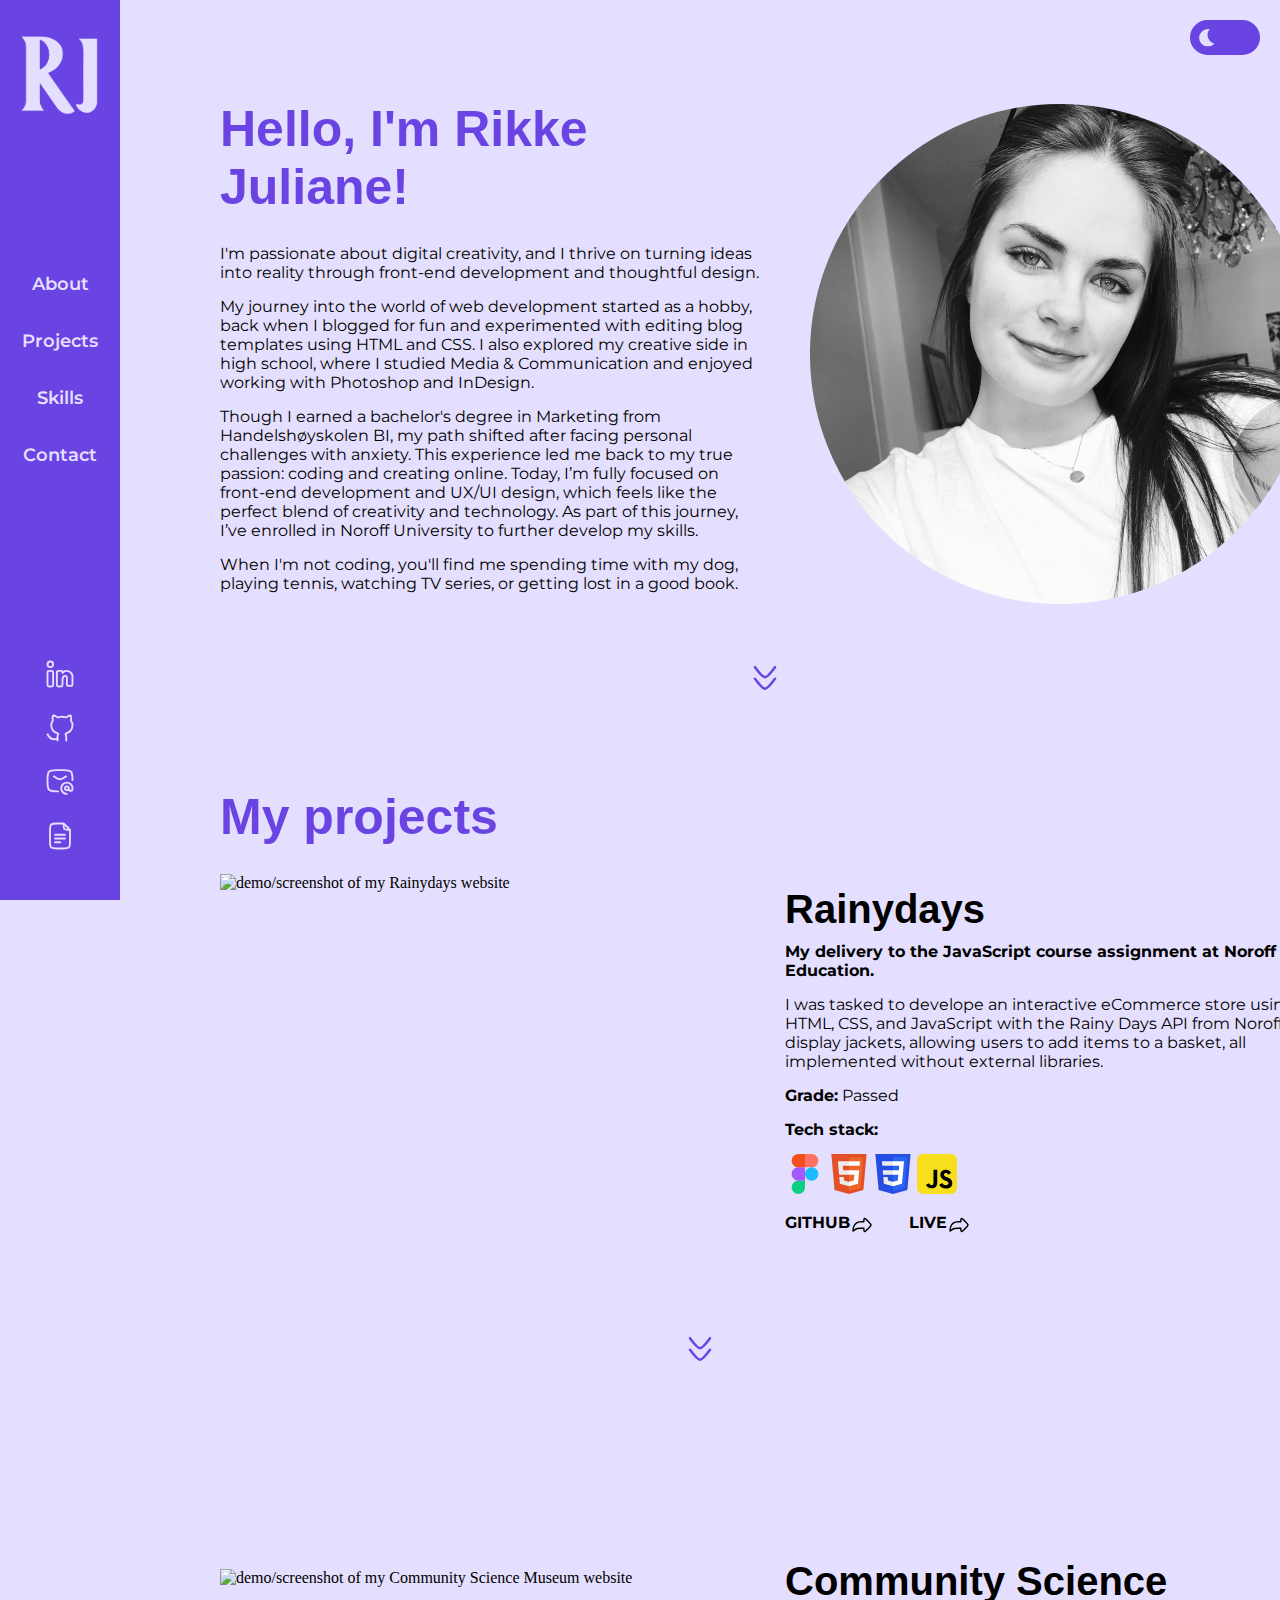
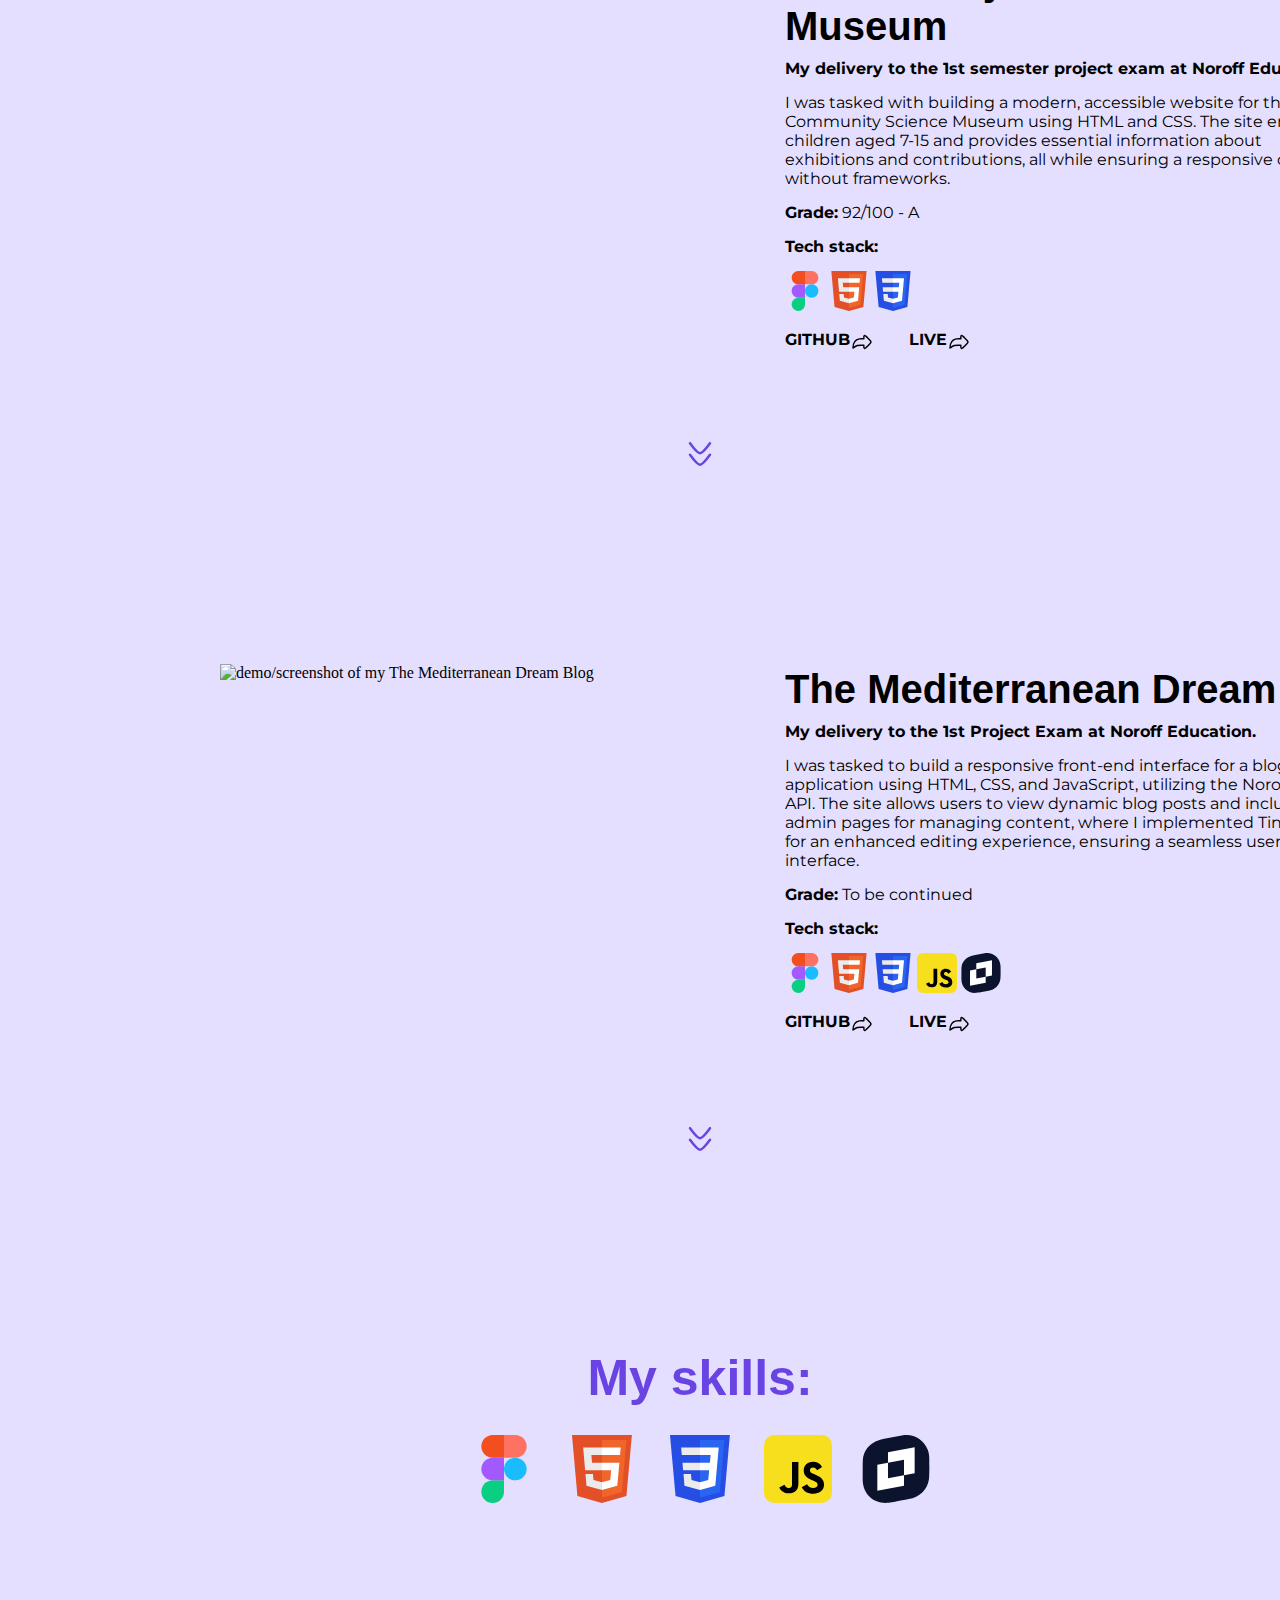
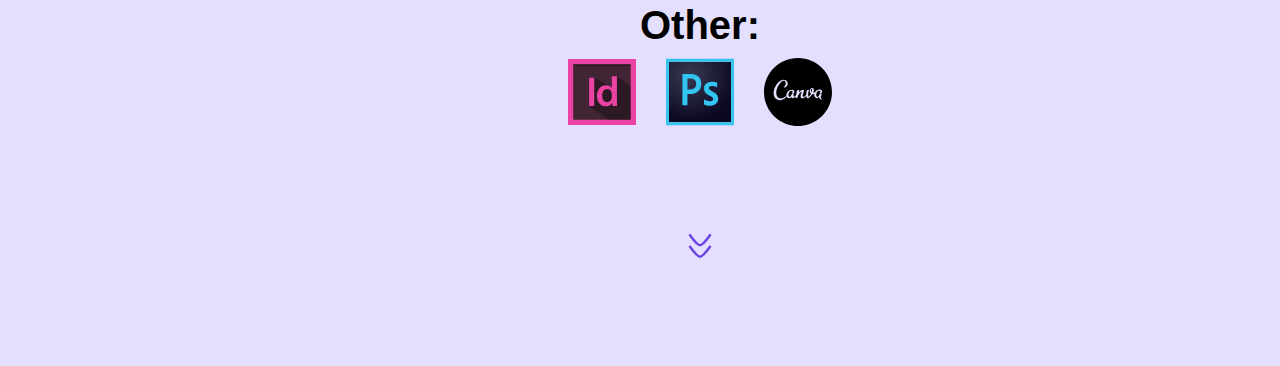
==== portfolio.html @ 517af63b "first commit" ====
<!DOCTYPE html>
<html lang="en">
    <head>
        <meta charset="UTF-8">
        <meta name="viewport" content="width=device-width, initial-scale=1.0">
        <title>Rikke Juliane's Portfolio</title>
        <meta name="description" content="Rikke Juliane's Portfolio">
        <link rel="icon" type="image/x-icon" href="/assets/favicon.ico">
        <link rel="stylesheet" href="./css/styles.css">
        <script type="module" src="./js/portfolio.mjs"></script>
    </head>
    <body class="dark-mode">
        <header>
            <!-- From Uiverse.io by Madflows -->
            <div class="toggle-wrapper">
                <div class="toggle-switch">
                    <label class="switch-label">
                        <input type="checkbox" class="checkbox">
                        <span class="slider"></span>
                    </label>
                </div>
            </div>
        </header>
        <main>
            <div class="navbar">
                <img class="logo" src="/assets/logo-light.png" alt="Logo">
                <nav class="nav-links">
                    <ul>
                        <li>
                            <a href="#about">About</a>
                        </li>
                        <li>
                            <a href="#projects">Projects</a>
                        </li>
                        <li>
                            <a href="#skills">Skills</a>
                        </li>
                        <li>
                            <a href="#contact">Contact</a>
                        </li>
                    </ul>
                </nav>
                <div class="contact-icons">
                    <a href="https://www.linkedin.com/in/rikkejuliane/">
                        <svg
                            xmlns="http://www.w3.org/2000/svg"
                            width="30"
                            height="30"
                            viewBox="0 0 24 24"
                        >
                            <path
                                fill="none"
                                stroke="var(--bg-color)"
                                stroke-linecap="round"
                                stroke-linejoin="round"
                                stroke-width="1.5"
                                d="M4.5 9.5H4c-.943 0-1.414 0-1.707.293S2 10.557 2 11.5V20c0 .943 0 1.414.293 1.707S3.057 22 4 22h.5c.943 0 1.414 0 1.707-.293S6.5 20.943 6.5 20v-8.5c0-.943 0-1.414-.293-1.707S5.443 9.5 4.5 9.5m2-5.25a2.25 2.25 0 1 1-4.5 0a2.25 2.25 0 0 1 4.5 0m5.826 5.25H11.5c-.943 0-1.414 0-1.707.293S9.5 10.557 9.5 11.5V20c0 .943 0 1.414.293 1.707S10.557 22 11.5 22h.5c.943 0 1.414 0 1.707-.293S14 20.943 14 20v-3.5c0-1.657.528-3 2.088-3c.78 0 1.412.672 1.412 1.5v4.5c0 .943 0 1.414.293 1.707s.764.293 1.707.293h.499c.942 0 1.414 0 1.707-.293c.292-.293.293-.764.293-1.706L22 14c0-2.486-2.364-4.5-4.703-4.5c-1.332 0-2.52.652-3.297 1.673c0-.63 0-.945-.137-1.179a1 1 0 0 0-.358-.358c-.234-.137-.549-.137-1.179-.137"
                                color="black"
                            />
                        </svg>
                    </a>
                    <a href="https://github.com/rikkejuliane">
                        <svg
                            xmlns="http://www.w3.org/2000/svg"
                            width="30"
                            height="30"
                            viewBox="0 0 24 24"
                        >
                            <g
                                fill="none"
                                stroke="var(--bg-color)"
                                stroke-linecap="round"
                                stroke-linejoin="round"
                                stroke-width="1.5"
                                color="black"
                            >
                                <path d="M10 20.568c-3.429 1.157-6.286 0-8-3.568"/>
                                <path d="M10 22v-3.242c0-.598.184-1.118.48-1.588c.204-.322.064-.78-.303-.88C7.134 15.452 5 14.107 5 9.645c0-1.16.38-2.25 1.048-3.2c.166-.236.25-.354.27-.46c.02-.108-.015-.247-.085-.527c-.283-1.136-.264-2.343.16-3.43c0 0 .877-.287 2.874.96c.456.285.684.428.885.46s.469-.035 1.005-.169A9.5 9.5 0 0 1 13.5 3a9.6 9.6 0 0 1 2.343.28c.536.134.805.2 1.006.169c.2-.032.428-.175.884-.46c1.997-1.247 2.874-.96 2.874-.96c.424 1.087.443 2.294.16 3.43c-.07.28-.104.42-.084.526s.103.225.269.461c.668.95 1.048 2.04 1.048 3.2c0 4.462-2.134 5.807-5.177 6.643c-.367.101-.507.559-.303.88c.296.47.48.99.48 1.589V22"/>
                            </g>
                        </svg>
                    </a>
                    <a href="mailto:rikke-juliane@hotmail.com">
                        <svg
                            xmlns="http://www.w3.org/2000/svg"
                            width="30"
                            height="30"
                            viewBox="0 0 24 24"
                        >
                            <g
                                fill="none"
                                stroke="var(--bg-color)"
                                stroke-linecap="round"
                                stroke-linejoin="round"
                                stroke-width="1.5"
                                color="black"
                            >
                                <path d="m7 7.5l2.942 1.74c1.715 1.014 2.4 1.014 4.116 0L17 7.5"/>
                                <path d="M10.5 19.5a116 116 0 0 1-1.401-.027c-3.149-.079-4.723-.118-5.854-1.255c-1.131-1.136-1.164-2.67-1.23-5.737a69 69 0 0 1 0-2.953c.066-3.067.099-4.6 1.23-5.737C4.376 2.655 5.95 2.616 9.099 2.537a115 115 0 0 1 5.802 0c3.149.079 4.723.118 5.854 1.254s1.164 2.67 1.23 5.737c.009.455.014.668.015.972"/>
                                <path d="M19 17a1.5 1.5 0 1 1-3 0a1.5 1.5 0 0 1 3 0m0 0v.5a1.5 1.5 0 0 0 3 0V17a4.5 4.5 0 1 0-4.5 4.5"/>
                            </g>
                        </svg>
                    </a>
                    <!--- OPPDATER CV -->
                    <a href="#">
                        <svg
                            xmlns="http://www.w3.org/2000/svg"
                            width="30"
                            height="30"
                            viewBox="0 0 24 24"
                        >
                            <g
                                fill="none"
                                stroke="var(--bg-color)"
                                stroke-linecap="round"
                                stroke-linejoin="round"
                                stroke-width="1.5"
                                color="black"
                            >
                                <path d="M15 2.5V4c0 1.414 0 2.121.44 2.56C15.878 7 16.585 7 18 7h1.5"/>
                                <path d="M4 16V8c0-2.828 0-4.243.879-5.121C5.757 2 7.172 2 10 2h4.172c.408 0 .613 0 .797.076c.183.076.328.22.617.51l3.828 3.828c.29.29.434.434.51.618c.076.183.076.388.076.796V16c0 2.828 0 4.243-.879 5.121C18.243 22 16.828 22 14 22h-4c-2.828 0-4.243 0-5.121-.879C4 20.243 4 18.828 4 16m4-5h8m-8 3h8m-8 3h4.17"/>
                            </g>
                        </svg>
                    </a>
                </div>
            </div>
            <div class="main">
                <section class="about-wrapper">
                    <div class="about">
                        <div>
                            <h3>Hello, I'm Rikke Juliane!</h3>
                            <p class="p-about">I'm passionate about digital creativity, and I thrive on turning ideas into reality through front-end development and thoughtful design.</p>
                            <p class="p-about">My journey into the world of web development started as a hobby, back when I blogged for fun and experimented with editing blog templates using HTML and CSS. I also explored my creative side in high school, where I studied Media & Communication and enjoyed working with Photoshop and InDesign.</p>
                            <p class="p-about">Though I earned a bachelor's degree in Marketing from Handelshøyskolen BI, my path shifted after facing personal challenges with anxiety. This experience led me back to my true passion: coding and creating online. Today, I’m fully focused on front-end development and UX/UI design, which feels like the perfect blend of creativity and technology. As part of this journey, I’ve enrolled in Noroff University to further develop my skills.</p>
                            <p class="p-about">When I'm not coding, you'll find me spending time with my dog, playing tennis, watching TV series, or getting lost in a good book.</p>
                        </div>
                        <img class="profile-picture" src="/assets/AE7DC703-E36F-4ACC-82A1-827491B905DF_VSCO.png" alt="Black and White image of Rikke Juliane with brown hair and a white t-shirt.">
                    </div>
                    <svg
                        id="arrow-about"
                        xmlns="http://www.w3.org/2000/svg"
                        width="40"
                        height="40"
                        viewBox="0 0 24 24"
                    >
                        <path
                            fill="none"
                            stroke="var(--primary-color)"
                            stroke-linecap="round"
                            stroke-linejoin="round"
                            stroke-width="1.5"
                            d="M18 12.5s-4.419 6-6 6s-6-6-6-6m12-7s-4.419 6-6 6s-6-6-6-6"
                        />
                    </svg>
                </section>
                <section class="projects-wrapper">
                    <h3>My projects</h3>
                    <div class="rainydays-wrapper">
                    <div class="rainydays">
                        <div class="rainydays-img">
                            <img src="/assets/rikkejuliane.github.io_rainydays-js_ (1).png" alt="demo/screenshot of my Rainydays website">
                        </div>
                        <div class="rainydays-text">
                            <h4>Rainydays</h4>
                            <p>
                                <strong>My delivery to the JavaScript course assignment at Noroff Education.</strong>
                            </p>
                            <p>I was tasked to develope an interactive eCommerce store using HTML, CSS, and JavaScript with the Rainy Days API from Noroff to display jackets, allowing users to add items to a basket, all implemented without external libraries.</p>
                            <p>
                                <strong>Grade:</strong>
                                Passed
                            </p>
                            <p>
                                <strong>Tech stack:</strong>
                            </p>
                            <div class="tech-icons">
                                <img src="/assets/figma-1-logo-svgrepo-com.svg" alt="Figma logo">
                                <img src="/assets/html5-svgrepo-com.svg" alt="HTML logo">
                                <img src="/assets/css3-svgrepo-com.svg" alt="CSS logo">
                                <img src="/assets/javascript-svgrepo-com.svg" alt="JavaScript logo">
                            </div>
                            <div class="repo-live-links">
                                <a href="https://github.com/rikkejuliane/rainydays-js.git" target="_blank">
                                    <p>
                                        <strong>GITHUB</strong>
                                    </p>
                                    <svg
                                        xmlns="http://www.w3.org/2000/svg"
                                        width="24"
                                        height="24"
                                        viewBox="0 0 24 24"
                                    >
                                        <path
                                            fill="none"
                                            stroke="var(--text-color)"
                                            stroke-linecap="round"
                                            stroke-linejoin="round"
                                            stroke-width="1.5"
                                            d="M19.192 9.441L17.227 7.47c-1.417-1.421-1.972-2.185-2.738-1.915c-.957.337-.642 2.463-.642 3.18c-1.486 0-3.032-.131-4.497.144C4.513 9.787 3 13.715 3 18c1.37-.97 2.737-2.003 4.382-2.452c2.054-.562 4.348-.294 6.465-.294c0 .718-.314 2.844.642 3.181c.868.306 1.321-.494 2.738-1.915l1.965-1.972C20.397 13.338 21 12.733 21 11.995c0-.74-.603-1.344-1.808-2.554"
                                            color="black"
                                        />
                                    </svg>
                                </a>
                                <a href="https://rikkejuliane.github.io/rainydays-js/" target="_blank">
                                    <p>
                                        <strong>LIVE</strong>
                                    </p>
                                    <svg
                                        xmlns="http://www.w3.org/2000/svg"
                                        width="24"
                                        height="24"
                                        viewBox="0 0 24 24"
                                    >
                                        <path
                                            fill="none"
                                            stroke="var(--text-color)"
                                            stroke-linecap="round"
                                            stroke-linejoin="round"
                                            stroke-width="1.5"
                                            d="M19.192 9.441L17.227 7.47c-1.417-1.421-1.972-2.185-2.738-1.915c-.957.337-.642 2.463-.642 3.18c-1.486 0-3.032-.131-4.497.144C4.513 9.787 3 13.715 3 18c1.37-.97 2.737-2.003 4.382-2.452c2.054-.562 4.348-.294 6.465-.294c0 .718-.314 2.844.642 3.181c.868.306 1.321-.494 2.738-1.915l1.965-1.972C20.397 13.338 21 12.733 21 11.995c0-.74-.603-1.344-1.808-2.554"
                                            color="black"
                                        />
                                    </svg>
                                </a>
                            </div>
                        </div>
                      </div>
                      <svg
                        id="arrow-projects"
                        xmlns="http://www.w3.org/2000/svg"
                        width="40"
                        height="40"
                        viewBox="0 0 24 24"
                    >
                        <path
                            fill="none"
                            stroke="var(--primary-color)"
                            stroke-linecap="round"
                            stroke-linejoin="round"
                            stroke-width="1.5"
                            d="M18 12.5s-4.419 6-6 6s-6-6-6-6m12-7s-4.419 6-6 6s-6-6-6-6"
                        />
                    </svg>
                    </div>
                    <div class="csm-wrapper">
                      <div class="csm">
                          <div class="csm-img">
                              <img src="/assets/rikkejuliane.github.io_sp1-rikkejuliane_ (2).png" alt="demo/screenshot of my Community Science Museum website">
                          </div>
                          <div class="cms-text">
                              <h4>Community Science Museum</h4>
                              <p>
                                  <strong>My delivery to the 1st semester project exam at Noroff Education.</strong>
                              </p>
                              <p>I was tasked with building a modern, accessible website for the Community Science Museum using HTML and CSS. The site engages children aged 7-15 and provides essential information about exhibitions and contributions, all while ensuring a responsive design without frameworks.</p>
                              <p>
                                  <strong>Grade:</strong>
                                  92/100 - A
                              </p>
                              <p>
                                  <strong>Tech stack:</strong>
                              </p>
                              <div class="tech-icons">
                                  <img src="/assets/figma-1-logo-svgrepo-com.svg" alt="Figma logo">
                                  <img src="/assets/html5-svgrepo-com.svg" alt="HTML logo">
                                  <img src="/assets/css3-svgrepo-com.svg" alt="CSS logo">
                              </div>
                              <div class="repo-live-links">
                                  <a href="https://github.com/rikkejuliane/sp1-rikkejuliane.git" target="_blank">
                                      <p>
                                          <strong>GITHUB</strong>
                                      </p>
                                      <svg
                                          xmlns="http://www.w3.org/2000/svg"
                                          width="24"
                                          height="24"
                                          viewBox="0 0 24 24"
                                      >
                                          <path
                                              fill="none"
                                              stroke="var(--text-color)"
                                              stroke-linecap="round"
                                              stroke-linejoin="round"
                                              stroke-width="1.5"
                                              d="M19.192 9.441L17.227 7.47c-1.417-1.421-1.972-2.185-2.738-1.915c-.957.337-.642 2.463-.642 3.18c-1.486 0-3.032-.131-4.497.144C4.513 9.787 3 13.715 3 18c1.37-.97 2.737-2.003 4.382-2.452c2.054-.562 4.348-.294 6.465-.294c0 .718-.314 2.844.642 3.181c.868.306 1.321-.494 2.738-1.915l1.965-1.972C20.397 13.338 21 12.733 21 11.995c0-.74-.603-1.344-1.808-2.554"
                                              color="black"
                                          />
                                      </svg>
                                  </a>
                                  <a href="https://rikkejuliane.github.io/sp1-rikkejuliane/" target="_blank">
                                      <p>
                                          <strong>LIVE</strong>
                                      </p>
                                      <svg
                                          xmlns="http://www.w3.org/2000/svg"
                                          width="24"
                                          height="24"
                                          viewBox="0 0 24 24"
                                      >
                                          <path
                                              fill="none"
                                              stroke="var(--text-color)"
                                              stroke-linecap="round"
                                              stroke-linejoin="round"
                                              stroke-width="1.5"
                                              d="M19.192 9.441L17.227 7.47c-1.417-1.421-1.972-2.185-2.738-1.915c-.957.337-.642 2.463-.642 3.18c-1.486 0-3.032-.131-4.497.144C4.513 9.787 3 13.715 3 18c1.37-.97 2.737-2.003 4.382-2.452c2.054-.562 4.348-.294 6.465-.294c0 .718-.314 2.844.642 3.181c.868.306 1.321-.494 2.738-1.915l1.965-1.972C20.397 13.338 21 12.733 21 11.995c0-.74-.603-1.344-1.808-2.554"
                                              color="black"
                                          />
                                      </svg>
                                  </a>
                              </div>
                          </div>
                        </div>
                        <svg
                          id="arrow-projects"
                          xmlns="http://www.w3.org/2000/svg"
                          width="40"
                          height="40"
                          viewBox="0 0 24 24"
                      >
                          <path
                              fill="none"
                              stroke="var(--primary-color)"
                              stroke-linecap="round"
                              stroke-linejoin="round"
                              stroke-width="1.5"
                              d="M18 12.5s-4.419 6-6 6s-6-6-6-6m12-7s-4.419 6-6 6s-6-6-6-6"
                          />
                      </svg>
                      </div>
                      <div class="tmd-wrapper">
                        <div class="tmd">
                            <div class="tmd-img">
                                <img src="/assets/pe1-rikkejuliane.netlify.app_ .png" alt="demo/screenshot of my The Mediterranean Dream Blog">
                            </div>
                            <div class="tmd-text">
                                <h4>The Mediterranean Dream</h4>
                                <p>
                                    <strong>My delivery to the 1st Project Exam at Noroff Education.</strong>
                                </p>
                                <p>I was tasked to build a responsive front-end interface for a blogging application using HTML, CSS, and JavaScript, utilizing the Noroff Blog API. The site allows users to view dynamic blog posts and includes admin pages for managing content, where I implemented TinyMCE for an enhanced editing experience, ensuring a seamless user interface.</p>
                                <p>
                                    <strong>Grade:</strong>
                                    To be continued
                                </p>
                                <p>
                                    <strong>Tech stack:</strong>
                                </p>
                                <div class="tech-icons">
                                    <img src="/assets/figma-1-logo-svgrepo-com.svg" alt="Figma logo">
                                    <img src="/assets/html5-svgrepo-com.svg" alt="HTML logo">
                                    <img src="/assets/css3-svgrepo-com.svg" alt="CSS logo">
                                    <img src="/assets/javascript-svgrepo-com.svg" alt="JavaScript logo">
                                    <img src="/assets/tinymce-1.svg" alt="TinyMCE logo">

                                </div>
                                <div class="repo-live-links">
                                    <a href="https://github.com/rikkejuliane/PE1-rikkejuliane.git" target="_blank">
                                        <p>
                                            <strong>GITHUB</strong>
                                        </p>
                                        <svg
                                            xmlns="http://www.w3.org/2000/svg"
                                            width="24"
                                            height="24"
                                            viewBox="0 0 24 24"
                                        >
                                            <path
                                                fill="none"
                                                stroke="var(--text-color)"
                                                stroke-linecap="round"
                                                stroke-linejoin="round"
                                                stroke-width="1.5"
                                                d="M19.192 9.441L17.227 7.47c-1.417-1.421-1.972-2.185-2.738-1.915c-.957.337-.642 2.463-.642 3.18c-1.486 0-3.032-.131-4.497.144C4.513 9.787 3 13.715 3 18c1.37-.97 2.737-2.003 4.382-2.452c2.054-.562 4.348-.294 6.465-.294c0 .718-.314 2.844.642 3.181c.868.306 1.321-.494 2.738-1.915l1.965-1.972C20.397 13.338 21 12.733 21 11.995c0-.74-.603-1.344-1.808-2.554"
                                                color="black"
                                            />
                                        </svg>
                                    </a>
                                    <a href="https://pe1-rikkejuliane.netlify.app/" target="_blank">
                                        <p>
                                            <strong>LIVE</strong>
                                        </p>
                                        <svg
                                            xmlns="http://www.w3.org/2000/svg"
                                            width="24"
                                            height="24"
                                            viewBox="0 0 24 24"
                                        >
                                            <path
                                                fill="none"
                                                stroke="var(--text-color)"
                                                stroke-linecap="round"
                                                stroke-linejoin="round"
                                                stroke-width="1.5"
                                                d="M19.192 9.441L17.227 7.47c-1.417-1.421-1.972-2.185-2.738-1.915c-.957.337-.642 2.463-.642 3.18c-1.486 0-3.032-.131-4.497.144C4.513 9.787 3 13.715 3 18c1.37-.97 2.737-2.003 4.382-2.452c2.054-.562 4.348-.294 6.465-.294c0 .718-.314 2.844.642 3.181c.868.306 1.321-.494 2.738-1.915l1.965-1.972C20.397 13.338 21 12.733 21 11.995c0-.74-.603-1.344-1.808-2.554"
                                                color="black"
                                            />
                                        </svg>
                                    </a>
                                </div>
                            </div>
                          </div>
                          <svg
                            id="arrow-projects"
                            xmlns="http://www.w3.org/2000/svg"
                            width="40"
                            height="40"
                            viewBox="0 0 24 24"
                        >
                            <path
                                fill="none"
                                stroke="var(--primary-color)"
                                stroke-linecap="round"
                                stroke-linejoin="round"
                                stroke-width="1.5"
                                d="M18 12.5s-4.419 6-6 6s-6-6-6-6m12-7s-4.419 6-6 6s-6-6-6-6"
                            />
                        </svg>
                        </div>
                </section>
                <section class="skills">
                  <h3>My skills:</h3>
                  <div class="tech-icons-skills">
                    <img src="/assets/figma-1-logo-svgrepo-com.svg" alt="Figma logo">
                    <img src="/assets/html5-svgrepo-com.svg" alt="HTML logo">
                    <img src="/assets/css3-svgrepo-com.svg" alt="CSS logo">
                    <img src="/assets/javascript-svgrepo-com.svg" alt="JavaScript logo">
                    <img src="/assets/tinymce-1.svg" alt="TinyMCE logo">
                  </div>
                  <h4>Other:</h4>
                  <div class="tech-icons-skills">
                    <img src="/assets/adobe-indesign-cs6-logo-svgrepo-com.svg" alt="InDesign logo">
                    <img src="/assets/photoshop-cc-logo-svgrepo-com.svg" alt="Photoshop logo">
                    <img src="/assets/canva-svgrepo-com.svg" alt="Canva logo">
                  </div>
                  <svg
                            id="arrow-skills"
                            xmlns="http://www.w3.org/2000/svg"
                            width="40"
                            height="40"
                            viewBox="0 0 24 24"
                        >
                            <path
                                fill="none"
                                stroke="var(--primary-color)"
                                stroke-linecap="round"
                                stroke-linejoin="round"
                                stroke-width="1.5"
                                d="M18 12.5s-4.419 6-6 6s-6-6-6-6m12-7s-4.419 6-6 6s-6-6-6-6"
                            />
                        </svg>
                        </div>
                </section>
                <section></section>
            </div>
        </main>
    </body>
</html>
---- css/styles.css ----
@import url("variables.css");
@import url("https://fonts.googleapis.com/css2?family=Montserrat:ital,wght@0,100..900;1,100..900&display=swap");

@font-face {
  font-family: "Laisha";
  src: url("../fonts/laisha.ttf") format("truetype");
  font-weight: normal;
  font-style: normal;
}

* {
  margin: 0;
  padding: 0;
  box-sizing: border-box;
}

/* TOGGLE SWITCH - From Uiverse.io by Madflows */
.toggle-wrapper {
  position: fixed;
  top: 20px;
  right: 20px;
  transform: scale(0.7); /* Adjust this value to shrink or enlarge the switch */
  transform-origin: top right; /* Keep the toggle at the top-right corner */
  z-index: 1000; /* Ensure it stays on top */
}

.toggle-switch {
  position: relative;
  width: 100px;
  height: 50px;
  --light: #e4dffe;
  --dark: #6a44e3;
  --link: rgb(27, 129, 112);
  --link-hover: rgb(24, 94, 82);
}

.switch-label {
  position: absolute;
  width: 100%;
  height: 50px;
  background-color: var(--dark);
  border-radius: 25px;
  cursor: pointer;
  border: 3px solid var(--dark);
}

.checkbox {
  position: absolute;
  display: none;
}

.slider {
  position: absolute;
  width: 100%;
  height: 100%;
  border-radius: 25px;
  -webkit-transition: 0.3s;
  transition: 0.3s;
}

.checkbox:checked ~ .slider {
  background-color: var(--light);
}

.slider::before {
  content: "";
  position: absolute;
  top: 10px;
  left: 10px;
  width: 25px;
  height: 25px;
  border-radius: 50%;
  -webkit-box-shadow: inset 12px -4px 0px 0px var(--light);
  box-shadow: inset 12px -4px 0px 0px var(--light);
  background-color: var(--dark);
  -webkit-transition: 0.3s;
  transition: 0.3s;
}

.checkbox:checked ~ .slider::before {
  -webkit-transform: translateX(50px);
  -ms-transform: translateX(50px);
  transform: translateX(50px);
  background-color: var(--dark);
  -webkit-box-shadow: none;
  box-shadow: none;
}

/* HEADER */
body {
  background-color: var(--bg-color);
  opacity: 1;
  transition: opacity 0.5s ease;
}

.center-header-wrapper {
  display: flex;
  flex-direction: column;
  justify-content: center;
  align-items: center;
  height: 100%;
  margin-top: 250px;
}

h1 {
  color: var(--primary-color);
  font-family: "Laisha", sans-serif;
  font-size: 200px;
  line-height: 0.8;
  white-space: nowrap; /* Prevent the text from wrapping */
  display: inline-block;
}

/* Tracking In Contract Animation - Source: Animista.net */
.tracking-in-contract-bck {
  -webkit-animation: tracking-in-contract-bck 2s
    cubic-bezier(0.445, 0.05, 0.55, 0.95) both;
  animation: tracking-in-contract-bck 2s cubic-bezier(0.445, 0.05, 0.55, 0.95)
    both;
}

@-webkit-keyframes tracking-in-contract-bck {
  0% {
    letter-spacing: 1em;
    -webkit-transform: translateZ(400px);
    transform: translateZ(400px);
    opacity: 0;
  }
  40% {
    opacity: 0.6;
  }
  100% {
    -webkit-transform: translateZ(0);
    transform: translateZ(0);
    opacity: 1;
  }
}

@keyframes tracking-in-contract-bck {
  0% {
    letter-spacing: 1em;
    -webkit-transform: translateZ(400px);
    transform: translateZ(400px);
    opacity: 0;
  }
  40% {
    opacity: 0.6;
  }
  100% {
    -webkit-transform: translateZ(0);
    transform: translateZ(0);
    opacity: 1;
  }
}

h2 {
  color: var(--text-color);
  font-family: "Montserrat";
  font-weight: 600;
  font-size: 40px;
  align-items: flex-end;
  position: relative;
  right: -350px;
}

#arrow {
  display: flex;
  justify-content: center;
  margin: 0 auto;
  margin-top: 140px;
  animation: bounce 2s infinite;
}

@keyframes bounce {
  0%,
  20%,
  50%,
  80%,
  100% {
    transform: translateY(0); /* Original position */
  }
  40% {
    transform: translateY(-10px); /* Move up */
  }
  60% {
    transform: translateY(-5px); /* Move slightly down */
  }
}

#arrow:hover {
  cursor: pointer;
}

/* MAIN */
/* Navigation bar */
.navbar {
  height: 100%;
  width: 120px;
  position: fixed;
  z-index: 1;
  top: 0;
  left: 0;
  background-color: var(--primary-color);
  overflow-x: hidden;
  padding-top: 35px;
  display: flex;
  flex-direction: column;
  justify-content: space-between;
  align-items: center;
}

.logo {
  width: 80px;
  height: 80px;
}

.nav-links ul {
  list-style: none;
}

.nav-links a {
  display: flex;
  justify-content: center;
  text-decoration: none;
  color: var(--bg-color);
  font-family: Montserrat;
  font-size: 18px;
  font-weight: 600;
  padding-bottom: 35px;
}

.contact-icons {
  display: flex;
  flex-direction: column;
  gap: 20px;
  margin-bottom: 45px;
}

/* Main content*/
.main {
  margin-left: 120px;
  display: flex;
  flex-direction: column;
  justify-content: center;
  padding: 0 100px;
}

/* About section */
.about-wrapper {
  display: flex;
  flex-direction: column;
  justify-content: center;
  align-items: center;
  margin: 0 auto;
  padding-top: 100px;
}

.about {
  display: flex;
  justify-content: center;
  align-items: center;
  margin: 0 auto;
  gap: 50px;
}

h3 {
  color: var(--primary-color);
  font-family: "Laisha", sans-serif;
  font-size: 50px;
  padding-bottom: 28px;
}

p {
  color: var(--text-color);
  font-family: Montserrat;
  font-size: 16px;
  font-weight: 400;
  padding-bottom: 15px;
}

.p-about {
  width: 540px;
}

.profile-picture {
  height: 500px;
  height: 500px;
}

#arrow-about {
  display: flex;
  justify-content: center;
  margin: 0 auto;
  margin-top: 50px;
  margin-bottom: 90px;
}
*/

/* Projects */ 
.projects-wrapper {
  display: flex;
  flex-direction: column;
  justify-content: center;
  align-items: center;
  margin: 0 auto;
}

.rainydays-wrapper,
.csm-wrapper,
.tmd-wrapper {
  display: flex;
  flex-direction: column;
  justify-content: center;
  align-items: center;
}
.rainydays,
.csm,
.tmd {
  display: flex;
  justify-content: center;
  align-items: center;
  margin: 0 auto;
  gap: 50px;
}

.rainydays-img,
.csm-img,
.tmd-img {
  width: 515px;
  height: 385px;
  overflow: auto;
}

.rainydays-img img,
.csm-img img,
.tmd-img img {
  width: 100%; /* Image will take the full width of the container */
  height: auto;
}

.rainydays-text,
.cms-text,
.tmd-text {
  width: 554px;
}

h4 {
  color: var(--text-color);
  font-family: "Laisha", sans-serif;
  font-size: 40px;
  padding-bottom: 10px;
}

.tech-icons {
  padding-bottom: 15px;
}

.tech-icons img {
  height: 40px;
  width: 40px;
}

.repo-live-links {
  display: flex;
  gap: 35px;
}

.repo-live-links a{
  display: flex; 
  flex-direction: row;
  text-decoration: none;
}

#arrow-projects {
  display: flex;
  justify-content: center;
  margin: 0 auto;
  margin-top: 70px;
  margin-bottom: 190px;
}

/* Skills */ 
.skills {
  display: flex; 
  flex-direction: column;
  justify-content: center;
  align-items: center;
  padding-bottom: 100px;
}

.tech-icons-skills {
  display: flex;
  padding-bottom: 100px;
  gap: 30px;
}
.tech-icons-skills img{
  width: 68px;
  height: 68px;
}
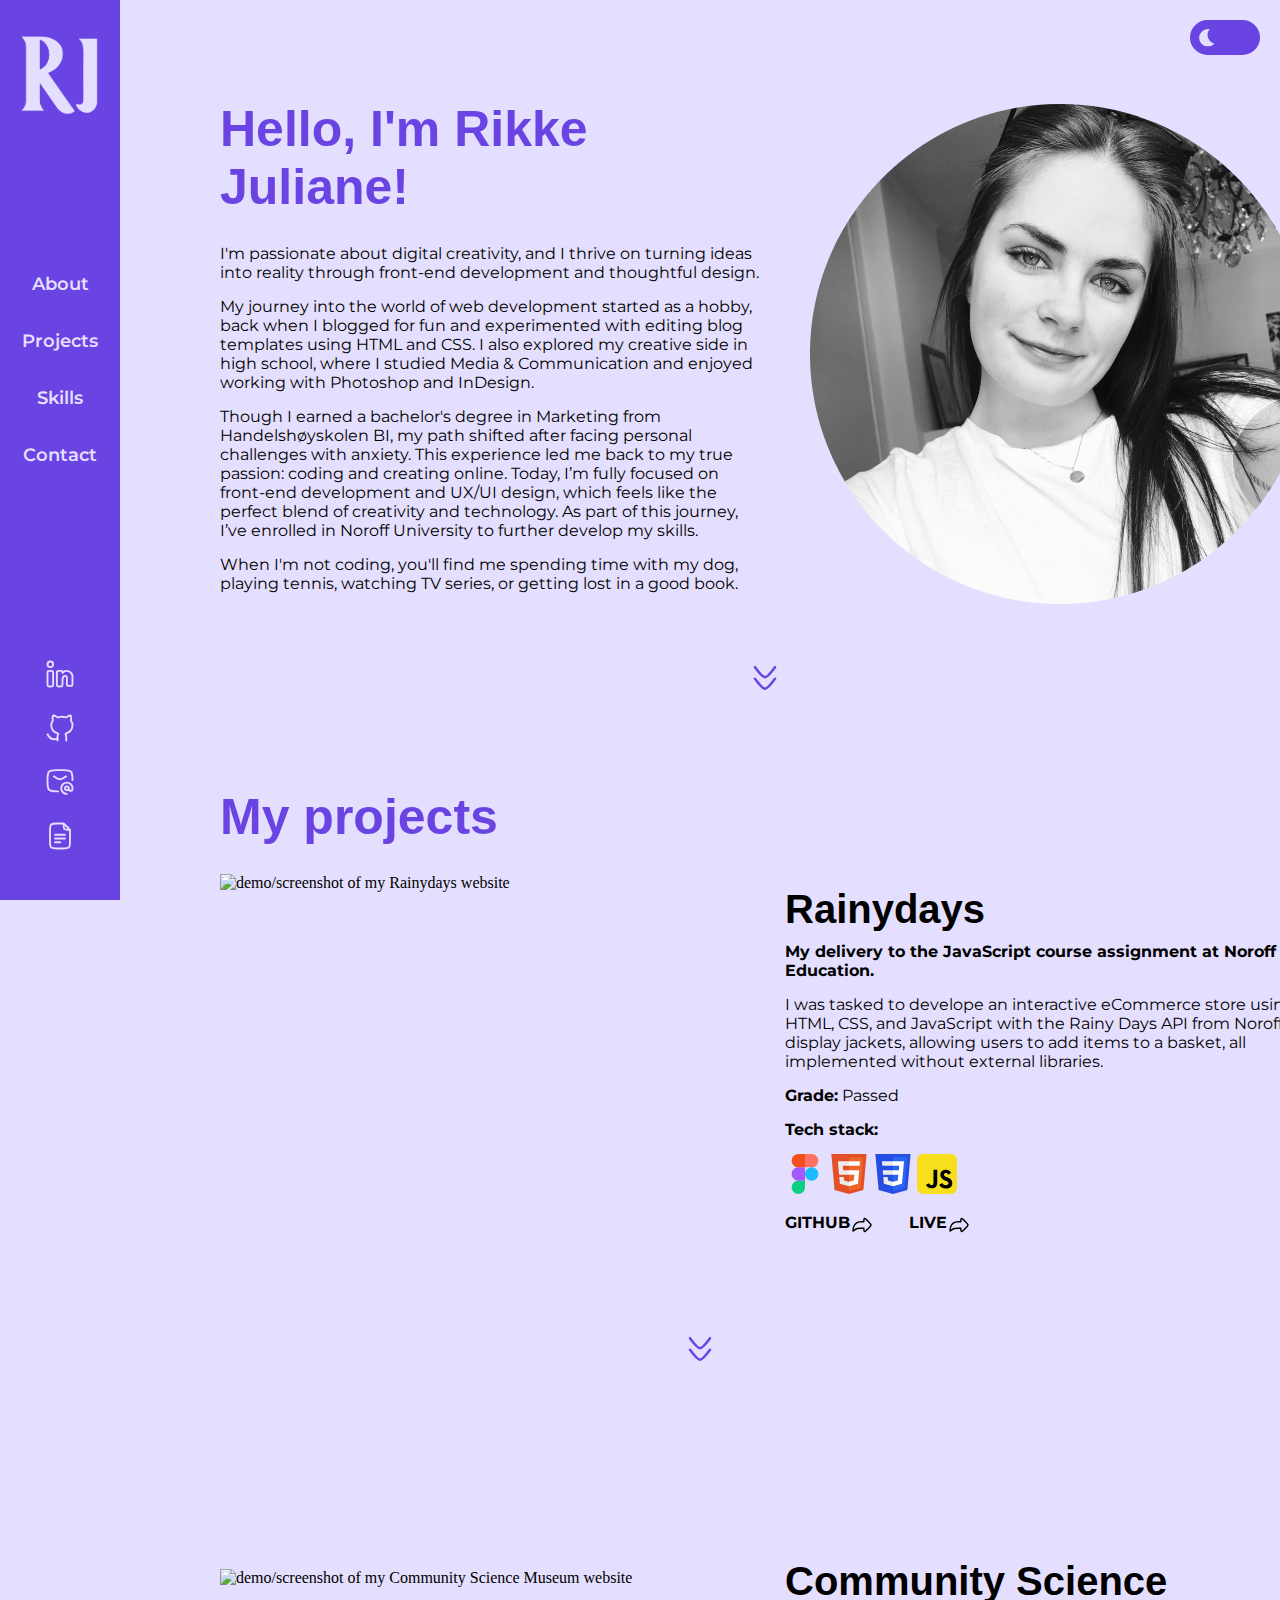
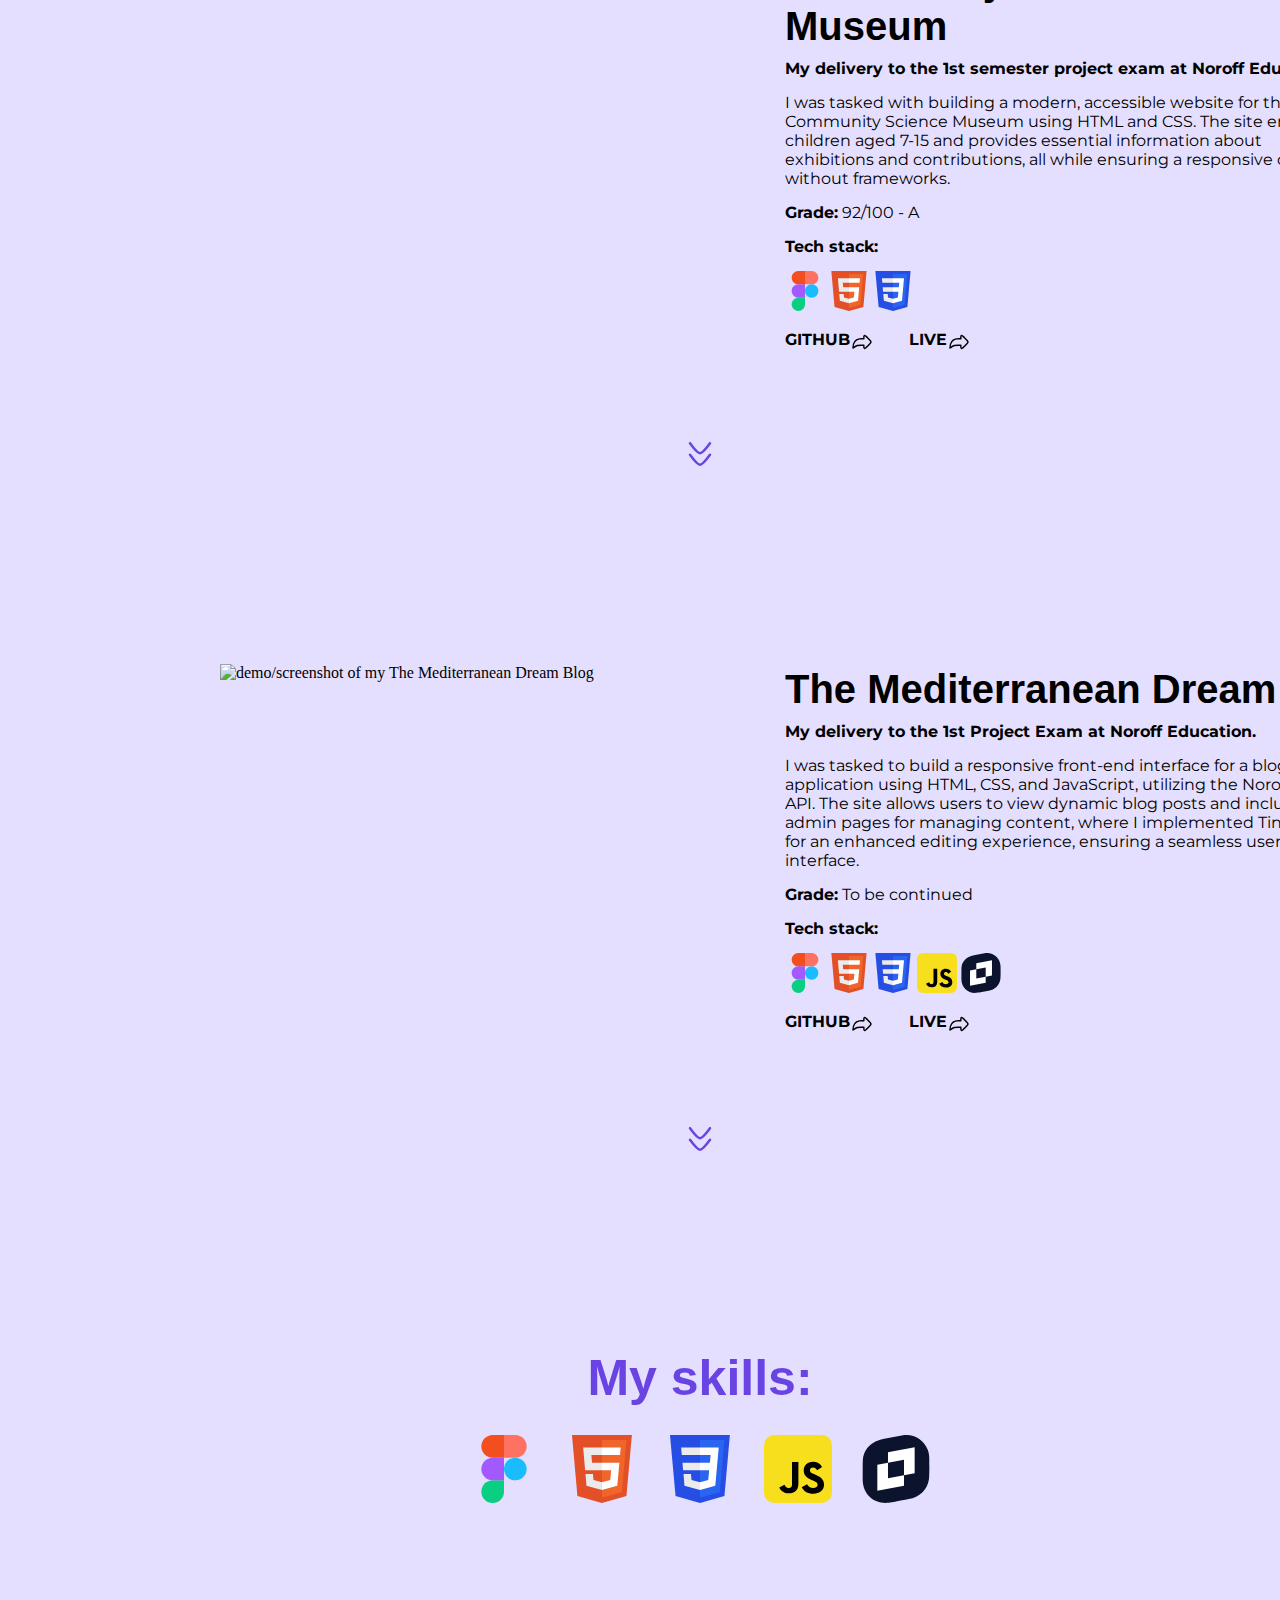
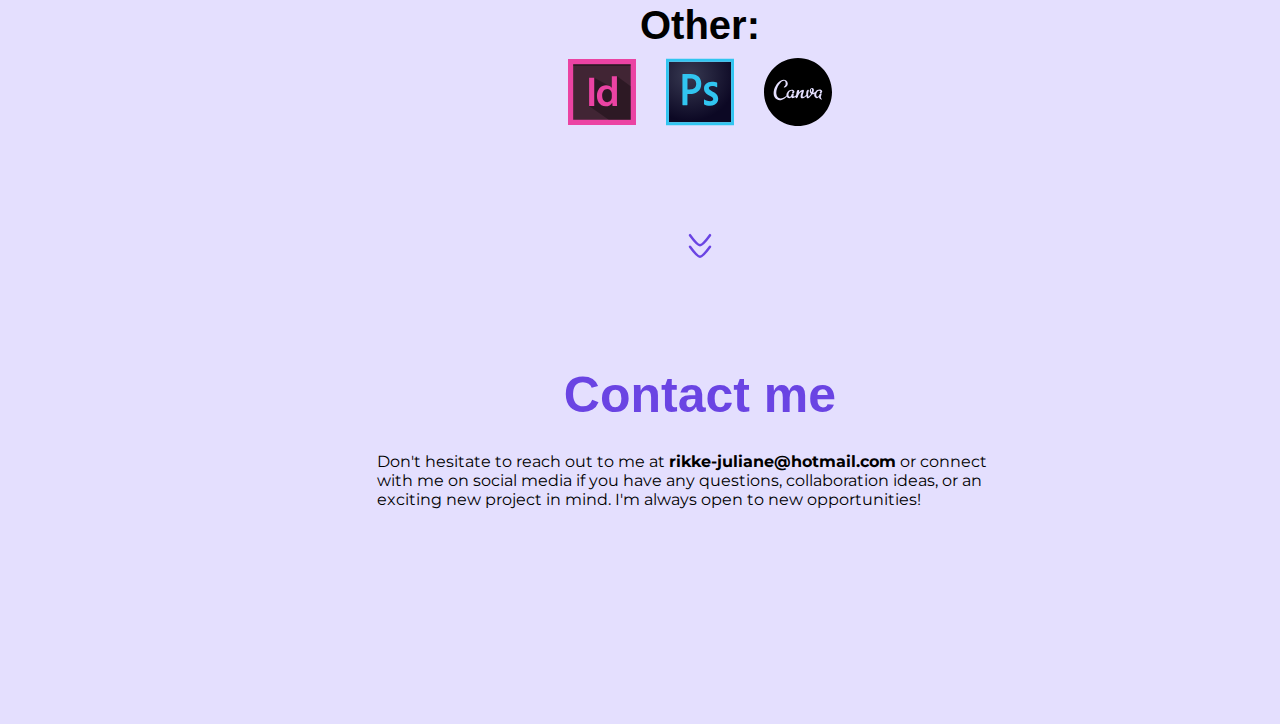
==== commit 06f194d9: "first commit" ====
--- a/portfolio.html
+++ b/portfolio.html
@@ -8,6 +8,7 @@
         <link rel="icon" type="image/x-icon" href="/assets/favicon.ico">
         <link rel="stylesheet" href="./css/styles.css">
         <script type="module" src="./js/portfolio.mjs"></script>
+        <script src="https://unpkg.com/@dotlottie/player-component@latest/dist/dotlottie-player.mjs" type="module"></script>
     </head>
     <body class="dark-mode">
         <header>
@@ -155,77 +156,284 @@
                 <section class="projects-wrapper">
                     <h3>My projects</h3>
                     <div class="rainydays-wrapper">
-                    <div class="rainydays">
-                        <div class="rainydays-img">
-                            <img src="/assets/rikkejuliane.github.io_rainydays-js_ (1).png" alt="demo/screenshot of my Rainydays website">
+                        <div class="rainydays">
+                            <div class="rainydays-img">
+                                <img src="/assets/rikkejuliane.github.io_rainydays-js_ (1).png" alt="demo/screenshot of my Rainydays website">
+                            </div>
+                            <div class="rainydays-text">
+                                <h4>Rainydays</h4>
+                                <p>
+                                    <strong>My delivery to the JavaScript course assignment at Noroff Education.</strong>
+                                </p>
+                                <p>I was tasked to develope an interactive eCommerce store using HTML, CSS, and JavaScript with the Rainy Days API from Noroff to display jackets, allowing users to add items to a basket, all implemented without external libraries.</p>
+                                <p>
+                                    <strong>Grade:</strong>
+                                    Passed
+                                </p>
+                                <p>
+                                    <strong>Tech stack:</strong>
+                                </p>
+                                <div class="tech-icons">
+                                    <img src="/assets/figma-1-logo-svgrepo-com.svg" alt="Figma logo">
+                                    <img src="/assets/html5-svgrepo-com.svg" alt="HTML logo">
+                                    <img src="/assets/css3-svgrepo-com.svg" alt="CSS logo">
+                                    <img src="/assets/javascript-svgrepo-com.svg" alt="JavaScript logo">
+                                </div>
+                                <div class="repo-live-links">
+                                    <a href="https://github.com/rikkejuliane/rainydays-js.git" target="_blank">
+                                        <p>
+                                            <strong>GITHUB</strong>
+                                        </p>
+                                        <svg
+                                            xmlns="http://www.w3.org/2000/svg"
+                                            width="24"
+                                            height="24"
+                                            viewBox="0 0 24 24"
+                                        >
+                                            <path
+                                                fill="none"
+                                                stroke="var(--text-color)"
+                                                stroke-linecap="round"
+                                                stroke-linejoin="round"
+                                                stroke-width="1.5"
+                                                d="M19.192 9.441L17.227 7.47c-1.417-1.421-1.972-2.185-2.738-1.915c-.957.337-.642 2.463-.642 3.18c-1.486 0-3.032-.131-4.497.144C4.513 9.787 3 13.715 3 18c1.37-.97 2.737-2.003 4.382-2.452c2.054-.562 4.348-.294 6.465-.294c0 .718-.314 2.844.642 3.181c.868.306 1.321-.494 2.738-1.915l1.965-1.972C20.397 13.338 21 12.733 21 11.995c0-.74-.603-1.344-1.808-2.554"
+                                                color="black"
+                                            />
+                                        </svg>
+                                    </a>
+                                    <a href="https://rikkejuliane.github.io/rainydays-js/" target="_blank">
+                                        <p>
+                                            <strong>LIVE</strong>
+                                        </p>
+                                        <svg
+                                            xmlns="http://www.w3.org/2000/svg"
+                                            width="24"
+                                            height="24"
+                                            viewBox="0 0 24 24"
+                                        >
+                                            <path
+                                                fill="none"
+                                                stroke="var(--text-color)"
+                                                stroke-linecap="round"
+                                                stroke-linejoin="round"
+                                                stroke-width="1.5"
+                                                d="M19.192 9.441L17.227 7.47c-1.417-1.421-1.972-2.185-2.738-1.915c-.957.337-.642 2.463-.642 3.18c-1.486 0-3.032-.131-4.497.144C4.513 9.787 3 13.715 3 18c1.37-.97 2.737-2.003 4.382-2.452c2.054-.562 4.348-.294 6.465-.294c0 .718-.314 2.844.642 3.181c.868.306 1.321-.494 2.738-1.915l1.965-1.972C20.397 13.338 21 12.733 21 11.995c0-.74-.603-1.344-1.808-2.554"
+                                                color="black"
+                                            />
+                                        </svg>
+                                    </a>
+                                </div>
+                            </div>
                         </div>
-                        <div class="rainydays-text">
-                            <h4>Rainydays</h4>
-                            <p>
-                                <strong>My delivery to the JavaScript course assignment at Noroff Education.</strong>
-                            </p>
-                            <p>I was tasked to develope an interactive eCommerce store using HTML, CSS, and JavaScript with the Rainy Days API from Noroff to display jackets, allowing users to add items to a basket, all implemented without external libraries.</p>
-                            <p>
-                                <strong>Grade:</strong>
-                                Passed
-                            </p>
-                            <p>
-                                <strong>Tech stack:</strong>
-                            </p>
-                            <div class="tech-icons">
-                                <img src="/assets/figma-1-logo-svgrepo-com.svg" alt="Figma logo">
-                                <img src="/assets/html5-svgrepo-com.svg" alt="HTML logo">
-                                <img src="/assets/css3-svgrepo-com.svg" alt="CSS logo">
-                                <img src="/assets/javascript-svgrepo-com.svg" alt="JavaScript logo">
-                            </div>
-                            <div class="repo-live-links">
-                                <a href="https://github.com/rikkejuliane/rainydays-js.git" target="_blank">
-                                    <p>
-                                        <strong>GITHUB</strong>
-                                    </p>
-                                    <svg
-                                        xmlns="http://www.w3.org/2000/svg"
-                                        width="24"
-                                        height="24"
-                                        viewBox="0 0 24 24"
-                                    >
-                                        <path
-                                            fill="none"
-                                            stroke="var(--text-color)"
-                                            stroke-linecap="round"
-                                            stroke-linejoin="round"
-                                            stroke-width="1.5"
-                                            d="M19.192 9.441L17.227 7.47c-1.417-1.421-1.972-2.185-2.738-1.915c-.957.337-.642 2.463-.642 3.18c-1.486 0-3.032-.131-4.497.144C4.513 9.787 3 13.715 3 18c1.37-.97 2.737-2.003 4.382-2.452c2.054-.562 4.348-.294 6.465-.294c0 .718-.314 2.844.642 3.181c.868.306 1.321-.494 2.738-1.915l1.965-1.972C20.397 13.338 21 12.733 21 11.995c0-.74-.603-1.344-1.808-2.554"
-                                            color="black"
-                                        />
-                                    </svg>
-                                </a>
-                                <a href="https://rikkejuliane.github.io/rainydays-js/" target="_blank">
-                                    <p>
-                                        <strong>LIVE</strong>
-                                    </p>
-                                    <svg
-                                        xmlns="http://www.w3.org/2000/svg"
-                                        width="24"
-                                        height="24"
-                                        viewBox="0 0 24 24"
-                                    >
-                                        <path
-                                            fill="none"
-                                            stroke="var(--text-color)"
-                                            stroke-linecap="round"
-                                            stroke-linejoin="round"
-                                            stroke-width="1.5"
-                                            d="M19.192 9.441L17.227 7.47c-1.417-1.421-1.972-2.185-2.738-1.915c-.957.337-.642 2.463-.642 3.18c-1.486 0-3.032-.131-4.497.144C4.513 9.787 3 13.715 3 18c1.37-.97 2.737-2.003 4.382-2.452c2.054-.562 4.348-.294 6.465-.294c0 .718-.314 2.844.642 3.181c.868.306 1.321-.494 2.738-1.915l1.965-1.972C20.397 13.338 21 12.733 21 11.995c0-.74-.603-1.344-1.808-2.554"
-                                            color="black"
-                                        />
-                                    </svg>
-                                </a>
+                        <svg
+                            id="arrow-projects"
+                            xmlns="http://www.w3.org/2000/svg"
+                            width="40"
+                            height="40"
+                            viewBox="0 0 24 24"
+                        >
+                            <path
+                                fill="none"
+                                stroke="var(--primary-color)"
+                                stroke-linecap="round"
+                                stroke-linejoin="round"
+                                stroke-width="1.5"
+                                d="M18 12.5s-4.419 6-6 6s-6-6-6-6m12-7s-4.419 6-6 6s-6-6-6-6"
+                            />
+                        </svg>
+                    </div>
+                    <div class="csm-wrapper">
+                        <div class="csm">
+                            <div class="csm-img">
+                                <img src="/assets/rikkejuliane.github.io_sp1-rikkejuliane_ (2).png" alt="demo/screenshot of my Community Science Museum website">
+                            </div>
+                            <div class="cms-text">
+                                <h4>Community Science Museum</h4>
+                                <p>
+                                    <strong>My delivery to the 1st semester project exam at Noroff Education.</strong>
+                                </p>
+                                <p>I was tasked with building a modern, accessible website for the Community Science Museum using HTML and CSS. The site engages children aged 7-15 and provides essential information about exhibitions and contributions, all while ensuring a responsive design without frameworks.</p>
+                                <p>
+                                    <strong>Grade:</strong>
+                                    92/100 - A
+                                </p>
+                                <p>
+                                    <strong>Tech stack:</strong>
+                                </p>
+                                <div class="tech-icons">
+                                    <img src="/assets/figma-1-logo-svgrepo-com.svg" alt="Figma logo">
+                                    <img src="/assets/html5-svgrepo-com.svg" alt="HTML logo">
+                                    <img src="/assets/css3-svgrepo-com.svg" alt="CSS logo">
+                                </div>
+                                <div class="repo-live-links">
+                                    <a href="https://github.com/rikkejuliane/sp1-rikkejuliane.git" target="_blank">
+                                        <p>
+                                            <strong>GITHUB</strong>
+                                        </p>
+                                        <svg
+                                            xmlns="http://www.w3.org/2000/svg"
+                                            width="24"
+                                            height="24"
+                                            viewBox="0 0 24 24"
+                                        >
+                                            <path
+                                                fill="none"
+                                                stroke="var(--text-color)"
+                                                stroke-linecap="round"
+                                                stroke-linejoin="round"
+                                                stroke-width="1.5"
+                                                d="M19.192 9.441L17.227 7.47c-1.417-1.421-1.972-2.185-2.738-1.915c-.957.337-.642 2.463-.642 3.18c-1.486 0-3.032-.131-4.497.144C4.513 9.787 3 13.715 3 18c1.37-.97 2.737-2.003 4.382-2.452c2.054-.562 4.348-.294 6.465-.294c0 .718-.314 2.844.642 3.181c.868.306 1.321-.494 2.738-1.915l1.965-1.972C20.397 13.338 21 12.733 21 11.995c0-.74-.603-1.344-1.808-2.554"
+                                                color="black"
+                                            />
+                                        </svg>
+                                    </a>
+                                    <a href="https://rikkejuliane.github.io/sp1-rikkejuliane/" target="_blank">
+                                        <p>
+                                            <strong>LIVE</strong>
+                                        </p>
+                                        <svg
+                                            xmlns="http://www.w3.org/2000/svg"
+                                            width="24"
+                                            height="24"
+                                            viewBox="0 0 24 24"
+                                        >
+                                            <path
+                                                fill="none"
+                                                stroke="var(--text-color)"
+                                                stroke-linecap="round"
+                                                stroke-linejoin="round"
+                                                stroke-width="1.5"
+                                                d="M19.192 9.441L17.227 7.47c-1.417-1.421-1.972-2.185-2.738-1.915c-.957.337-.642 2.463-.642 3.18c-1.486 0-3.032-.131-4.497.144C4.513 9.787 3 13.715 3 18c1.37-.97 2.737-2.003 4.382-2.452c2.054-.562 4.348-.294 6.465-.294c0 .718-.314 2.844.642 3.181c.868.306 1.321-.494 2.738-1.915l1.965-1.972C20.397 13.338 21 12.733 21 11.995c0-.74-.603-1.344-1.808-2.554"
+                                                color="black"
+                                            />
+                                        </svg>
+                                    </a>
+                                </div>
                             </div>
                         </div>
-                      </div>
-                      <svg
-                        id="arrow-projects"
+                        <svg
+                            id="arrow-projects"
+                            xmlns="http://www.w3.org/2000/svg"
+                            width="40"
+                            height="40"
+                            viewBox="0 0 24 24"
+                        >
+                            <path
+                                fill="none"
+                                stroke="var(--primary-color)"
+                                stroke-linecap="round"
+                                stroke-linejoin="round"
+                                stroke-width="1.5"
+                                d="M18 12.5s-4.419 6-6 6s-6-6-6-6m12-7s-4.419 6-6 6s-6-6-6-6"
+                            />
+                        </svg>
+                    </div>
+                    <div class="tmd-wrapper">
+                        <div class="tmd">
+                            <div class="tmd-img">
+                                <img src="/assets/pe1-rikkejuliane.netlify.app_ .png" alt="demo/screenshot of my The Mediterranean Dream Blog">
+                            </div>
+                            <div class="tmd-text">
+                                <h4>The Mediterranean Dream</h4>
+                                <p>
+                                    <strong>My delivery to the 1st Project Exam at Noroff Education.</strong>
+                                </p>
+                                <p>I was tasked to build a responsive front-end interface for a blogging application using HTML, CSS, and JavaScript, utilizing the Noroff Blog API. The site allows users to view dynamic blog posts and includes admin pages for managing content, where I implemented TinyMCE for an enhanced editing experience, ensuring a seamless user interface.</p>
+                                <p>
+                                    <strong>Grade:</strong>
+                                    To be continued
+                                </p>
+                                <p>
+                                    <strong>Tech stack:</strong>
+                                </p>
+                                <div class="tech-icons">
+                                    <img src="/assets/figma-1-logo-svgrepo-com.svg" alt="Figma logo">
+                                    <img src="/assets/html5-svgrepo-com.svg" alt="HTML logo">
+                                    <img src="/assets/css3-svgrepo-com.svg" alt="CSS logo">
+                                    <img src="/assets/javascript-svgrepo-com.svg" alt="JavaScript logo">
+                                    <img src="/assets/tinymce-1.svg" alt="TinyMCE logo">
+                                </div>
+                                <div class="repo-live-links">
+                                    <a href="https://github.com/rikkejuliane/PE1-rikkejuliane.git" target="_blank">
+                                        <p>
+                                            <strong>GITHUB</strong>
+                                        </p>
+                                        <svg
+                                            xmlns="http://www.w3.org/2000/svg"
+                                            width="24"
+                                            height="24"
+                                            viewBox="0 0 24 24"
+                                        >
+                                            <path
+                                                fill="none"
+                                                stroke="var(--text-color)"
+                                                stroke-linecap="round"
+                                                stroke-linejoin="round"
+                                                stroke-width="1.5"
+                                                d="M19.192 9.441L17.227 7.47c-1.417-1.421-1.972-2.185-2.738-1.915c-.957.337-.642 2.463-.642 3.18c-1.486 0-3.032-.131-4.497.144C4.513 9.787 3 13.715 3 18c1.37-.97 2.737-2.003 4.382-2.452c2.054-.562 4.348-.294 6.465-.294c0 .718-.314 2.844.642 3.181c.868.306 1.321-.494 2.738-1.915l1.965-1.972C20.397 13.338 21 12.733 21 11.995c0-.74-.603-1.344-1.808-2.554"
+                                                color="black"
+                                            />
+                                        </svg>
+                                    </a>
+                                    <a href="https://pe1-rikkejuliane.netlify.app/" target="_blank">
+                                        <p>
+                                            <strong>LIVE</strong>
+                                        </p>
+                                        <svg
+                                            xmlns="http://www.w3.org/2000/svg"
+                                            width="24"
+                                            height="24"
+                                            viewBox="0 0 24 24"
+                                        >
+                                            <path
+                                                fill="none"
+                                                stroke="var(--text-color)"
+                                                stroke-linecap="round"
+                                                stroke-linejoin="round"
+                                                stroke-width="1.5"
+                                                d="M19.192 9.441L17.227 7.47c-1.417-1.421-1.972-2.185-2.738-1.915c-.957.337-.642 2.463-.642 3.18c-1.486 0-3.032-.131-4.497.144C4.513 9.787 3 13.715 3 18c1.37-.97 2.737-2.003 4.382-2.452c2.054-.562 4.348-.294 6.465-.294c0 .718-.314 2.844.642 3.181c.868.306 1.321-.494 2.738-1.915l1.965-1.972C20.397 13.338 21 12.733 21 11.995c0-.74-.603-1.344-1.808-2.554"
+                                                color="black"
+                                            />
+                                        </svg>
+                                    </a>
+                                </div>
+                            </div>
+                        </div>
+                        <svg
+                            id="arrow-projects"
+                            xmlns="http://www.w3.org/2000/svg"
+                            width="40"
+                            height="40"
+                            viewBox="0 0 24 24"
+                        >
+                            <path
+                                fill="none"
+                                stroke="var(--primary-color)"
+                                stroke-linecap="round"
+                                stroke-linejoin="round"
+                                stroke-width="1.5"
+                                d="M18 12.5s-4.419 6-6 6s-6-6-6-6m12-7s-4.419 6-6 6s-6-6-6-6"
+                            />
+                        </svg>
+                    </div>
+                </section>
+                <section class="skills">
+                    <h3>My skills:</h3>
+                    <div class="tech-icons-skills">
+                        <img src="/assets/figma-1-logo-svgrepo-com.svg" alt="Figma logo">
+                        <img src="/assets/html5-svgrepo-com.svg" alt="HTML logo">
+                        <img src="/assets/css3-svgrepo-com.svg" alt="CSS logo">
+                        <img src="/assets/javascript-svgrepo-com.svg" alt="JavaScript logo">
+                        <img src="/assets/tinymce-1.svg" alt="TinyMCE logo">
+                    </div>
+                    <h4>Other:</h4>
+                    <div class="tech-icons-skills">
+                        <img src="/assets/adobe-indesign-cs6-logo-svgrepo-com.svg" alt="InDesign logo">
+                        <img src="/assets/photoshop-cc-logo-svgrepo-com.svg" alt="Photoshop logo">
+                        <img src="/assets/canva-svgrepo-com.svg" alt="Canva logo">
+                    </div>
+                    <svg
+                        id="arrow-skills"
                         xmlns="http://www.w3.org/2000/svg"
                         width="40"
                         height="40"
@@ -240,218 +448,40 @@
                             d="M18 12.5s-4.419 6-6 6s-6-6-6-6m12-7s-4.419 6-6 6s-6-6-6-6"
                         />
                     </svg>
-                    </div>
-                    <div class="csm-wrapper">
-                      <div class="csm">
-                          <div class="csm-img">
-                              <img src="/assets/rikkejuliane.github.io_sp1-rikkejuliane_ (2).png" alt="demo/screenshot of my Community Science Museum website">
-                          </div>
-                          <div class="cms-text">
-                              <h4>Community Science Museum</h4>
-                              <p>
-                                  <strong>My delivery to the 1st semester project exam at Noroff Education.</strong>
-                              </p>
-                              <p>I was tasked with building a modern, accessible website for the Community Science Museum using HTML and CSS. The site engages children aged 7-15 and provides essential information about exhibitions and contributions, all while ensuring a responsive design without frameworks.</p>
-                              <p>
-                                  <strong>Grade:</strong>
-                                  92/100 - A
-                              </p>
-                              <p>
-                                  <strong>Tech stack:</strong>
-                              </p>
-                              <div class="tech-icons">
-                                  <img src="/assets/figma-1-logo-svgrepo-com.svg" alt="Figma logo">
-                                  <img src="/assets/html5-svgrepo-com.svg" alt="HTML logo">
-                                  <img src="/assets/css3-svgrepo-com.svg" alt="CSS logo">
-                              </div>
-                              <div class="repo-live-links">
-                                  <a href="https://github.com/rikkejuliane/sp1-rikkejuliane.git" target="_blank">
-                                      <p>
-                                          <strong>GITHUB</strong>
-                                      </p>
-                                      <svg
-                                          xmlns="http://www.w3.org/2000/svg"
-                                          width="24"
-                                          height="24"
-                                          viewBox="0 0 24 24"
-                                      >
-                                          <path
-                                              fill="none"
-                                              stroke="var(--text-color)"
-                                              stroke-linecap="round"
-                                              stroke-linejoin="round"
-                                              stroke-width="1.5"
-                                              d="M19.192 9.441L17.227 7.47c-1.417-1.421-1.972-2.185-2.738-1.915c-.957.337-.642 2.463-.642 3.18c-1.486 0-3.032-.131-4.497.144C4.513 9.787 3 13.715 3 18c1.37-.97 2.737-2.003 4.382-2.452c2.054-.562 4.348-.294 6.465-.294c0 .718-.314 2.844.642 3.181c.868.306 1.321-.494 2.738-1.915l1.965-1.972C20.397 13.338 21 12.733 21 11.995c0-.74-.603-1.344-1.808-2.554"
-                                              color="black"
-                                          />
-                                      </svg>
-                                  </a>
-                                  <a href="https://rikkejuliane.github.io/sp1-rikkejuliane/" target="_blank">
-                                      <p>
-                                          <strong>LIVE</strong>
-                                      </p>
-                                      <svg
-                                          xmlns="http://www.w3.org/2000/svg"
-                                          width="24"
-                                          height="24"
-                                          viewBox="0 0 24 24"
-                                      >
-                                          <path
-                                              fill="none"
-                                              stroke="var(--text-color)"
-                                              stroke-linecap="round"
-                                              stroke-linejoin="round"
-                                              stroke-width="1.5"
-                                              d="M19.192 9.441L17.227 7.47c-1.417-1.421-1.972-2.185-2.738-1.915c-.957.337-.642 2.463-.642 3.18c-1.486 0-3.032-.131-4.497.144C4.513 9.787 3 13.715 3 18c1.37-.97 2.737-2.003 4.382-2.452c2.054-.562 4.348-.294 6.465-.294c0 .718-.314 2.844.642 3.181c.868.306 1.321-.494 2.738-1.915l1.965-1.972C20.397 13.338 21 12.733 21 11.995c0-.74-.603-1.344-1.808-2.554"
-                                              color="black"
-                                          />
-                                      </svg>
-                                  </a>
-                              </div>
-                          </div>
-                        </div>
-                        <svg
-                          id="arrow-projects"
-                          xmlns="http://www.w3.org/2000/svg"
-                          width="40"
-                          height="40"
-                          viewBox="0 0 24 24"
-                      >
-                          <path
-                              fill="none"
-                              stroke="var(--primary-color)"
-                              stroke-linecap="round"
-                              stroke-linejoin="round"
-                              stroke-width="1.5"
-                              d="M18 12.5s-4.419 6-6 6s-6-6-6-6m12-7s-4.419 6-6 6s-6-6-6-6"
-                          />
-                      </svg>
-                      </div>
-                      <div class="tmd-wrapper">
-                        <div class="tmd">
-                            <div class="tmd-img">
-                                <img src="/assets/pe1-rikkejuliane.netlify.app_ .png" alt="demo/screenshot of my The Mediterranean Dream Blog">
-                            </div>
-                            <div class="tmd-text">
-                                <h4>The Mediterranean Dream</h4>
-                                <p>
-                                    <strong>My delivery to the 1st Project Exam at Noroff Education.</strong>
-                                </p>
-                                <p>I was tasked to build a responsive front-end interface for a blogging application using HTML, CSS, and JavaScript, utilizing the Noroff Blog API. The site allows users to view dynamic blog posts and includes admin pages for managing content, where I implemented TinyMCE for an enhanced editing experience, ensuring a seamless user interface.</p>
-                                <p>
-                                    <strong>Grade:</strong>
-                                    To be continued
-                                </p>
-                                <p>
-                                    <strong>Tech stack:</strong>
-                                </p>
-                                <div class="tech-icons">
-                                    <img src="/assets/figma-1-logo-svgrepo-com.svg" alt="Figma logo">
-                                    <img src="/assets/html5-svgrepo-com.svg" alt="HTML logo">
-                                    <img src="/assets/css3-svgrepo-com.svg" alt="CSS logo">
-                                    <img src="/assets/javascript-svgrepo-com.svg" alt="JavaScript logo">
-                                    <img src="/assets/tinymce-1.svg" alt="TinyMCE logo">
-
-                                </div>
-                                <div class="repo-live-links">
-                                    <a href="https://github.com/rikkejuliane/PE1-rikkejuliane.git" target="_blank">
-                                        <p>
-                                            <strong>GITHUB</strong>
-                                        </p>
-                                        <svg
-                                            xmlns="http://www.w3.org/2000/svg"
-                                            width="24"
-                                            height="24"
-                                            viewBox="0 0 24 24"
-                                        >
-                                            <path
-                                                fill="none"
-                                                stroke="var(--text-color)"
-                                                stroke-linecap="round"
-                                                stroke-linejoin="round"
-                                                stroke-width="1.5"
-                                                d="M19.192 9.441L17.227 7.47c-1.417-1.421-1.972-2.185-2.738-1.915c-.957.337-.642 2.463-.642 3.18c-1.486 0-3.032-.131-4.497.144C4.513 9.787 3 13.715 3 18c1.37-.97 2.737-2.003 4.382-2.452c2.054-.562 4.348-.294 6.465-.294c0 .718-.314 2.844.642 3.181c.868.306 1.321-.494 2.738-1.915l1.965-1.972C20.397 13.338 21 12.733 21 11.995c0-.74-.603-1.344-1.808-2.554"
-                                                color="black"
-                                            />
-                                        </svg>
-                                    </a>
-                                    <a href="https://pe1-rikkejuliane.netlify.app/" target="_blank">
-                                        <p>
-                                            <strong>LIVE</strong>
-                                        </p>
-                                        <svg
-                                            xmlns="http://www.w3.org/2000/svg"
-                                            width="24"
-                                            height="24"
-                                            viewBox="0 0 24 24"
-                                        >
-                                            <path
-                                                fill="none"
-                                                stroke="var(--text-color)"
-                                                stroke-linecap="round"
-                                                stroke-linejoin="round"
-                                                stroke-width="1.5"
-                                                d="M19.192 9.441L17.227 7.47c-1.417-1.421-1.972-2.185-2.738-1.915c-.957.337-.642 2.463-.642 3.18c-1.486 0-3.032-.131-4.497.144C4.513 9.787 3 13.715 3 18c1.37-.97 2.737-2.003 4.382-2.452c2.054-.562 4.348-.294 6.465-.294c0 .718-.314 2.844.642 3.181c.868.306 1.321-.494 2.738-1.915l1.965-1.972C20.397 13.338 21 12.733 21 11.995c0-.74-.603-1.344-1.808-2.554"
-                                                color="black"
-                                            />
-                                        </svg>
-                                    </a>
-                                </div>
-                            </div>
-                          </div>
-                          <svg
-                            id="arrow-projects"
-                            xmlns="http://www.w3.org/2000/svg"
-                            width="40"
-                            height="40"
-                            viewBox="0 0 24 24"
-                        >
-                            <path
-                                fill="none"
-                                stroke="var(--primary-color)"
-                                stroke-linecap="round"
-                                stroke-linejoin="round"
-                                stroke-width="1.5"
-                                d="M18 12.5s-4.419 6-6 6s-6-6-6-6m12-7s-4.419 6-6 6s-6-6-6-6"
-                            />
-                        </svg>
-                        </div>
-                </section>
-                <section class="skills">
-                  <h3>My skills:</h3>
-                  <div class="tech-icons-skills">
-                    <img src="/assets/figma-1-logo-svgrepo-com.svg" alt="Figma logo">
-                    <img src="/assets/html5-svgrepo-com.svg" alt="HTML logo">
-                    <img src="/assets/css3-svgrepo-com.svg" alt="CSS logo">
-                    <img src="/assets/javascript-svgrepo-com.svg" alt="JavaScript logo">
-                    <img src="/assets/tinymce-1.svg" alt="TinyMCE logo">
-                  </div>
-                  <h4>Other:</h4>
-                  <div class="tech-icons-skills">
-                    <img src="/assets/adobe-indesign-cs6-logo-svgrepo-com.svg" alt="InDesign logo">
-                    <img src="/assets/photoshop-cc-logo-svgrepo-com.svg" alt="Photoshop logo">
-                    <img src="/assets/canva-svgrepo-com.svg" alt="Canva logo">
-                  </div>
-                  <svg
-                            id="arrow-skills"
-                            xmlns="http://www.w3.org/2000/svg"
-                            width="40"
-                            height="40"
-                            viewBox="0 0 24 24"
-                        >
-                            <path
-                                fill="none"
-                                stroke="var(--primary-color)"
-                                stroke-linecap="round"
-                                stroke-linejoin="round"
-                                stroke-width="1.5"
-                                d="M18 12.5s-4.419 6-6 6s-6-6-6-6m12-7s-4.419 6-6 6s-6-6-6-6"
-                            />
-                        </svg>
-                        </div>
-                </section>
-                <section></section>
-            </div>
-        </main>
-    </body>
+                
+            </section>
+            <section class="contact">
+                <h3>Contact me</h3>
+                <p>
+                    Don't hesitate to reach out to me at
+                    <a href="mailto:rikke-juliane@hotmail.com">
+                        <strong>rikke-juliane@hotmail.com</strong>
+                    </a>
+                    or connect with me on social media if you have any questions, collaboration ideas, or an exciting new project in mind. I'm always open to new opportunities!
+                </p>
+                <!-- Light mode Lottie -->
+                <dotlottie-player
+                    id="light-mode-arrow"
+                    src="https://lottie.host/b7d7af35-17b0-41b7-a045-14f5a0c9cf22/TLkZnZds1T.json"
+                    background="transparent"
+                    speed="1"
+                    style="width: 300px; height: 300px;"
+                    loop
+                    autoplay
+                ></dotlottie-player>
+                <!-- Dark mode Lottie -->
+                <dotlottie-player
+                    id="dark-mode-arrow"
+                    src="https://lottie.host/cf33b1c0-3914-4343-a1b6-b62d946eb923/KRP3C4IIpl.json"
+                    background="transparent"
+                    speed="1"
+                    style="width: 300px; height: 300px;"
+                    loop
+                    autoplay
+                ></dotlottie-player>
+            </section>
+        </div>
+      </div>
+    </main>
+</body>
 </html>
--- a/css/styles.css
+++ b/css/styles.css
@@ -398,3 +398,49 @@
   height: 68px;
 }
 
+/* Contact */ 
+.contact {
+  display: flex;
+  flex-direction: column;
+  justify-content: center;
+  align-items: center;
+  position: relative;
+  padding-bottom: 200px;
+}
+
+.contact p {
+  width: 646px;
+}
+
+.contact a[href^="mailto:"]
+{ 
+  color: var(--text-color);
+  text-decoration: none;
+}
+
+/* Hide the dark mode arrow by default */
+#dark-mode-arrow {
+  display: none;
+}
+
+/* When dark mode is active, show the dark mode arrow and hide the light mode arrow */
+.dark-mode #dark-mode-arrow {
+  display: block;
+}
+
+.dark-mode #light-mode-arrow {
+  display: none;
+}
+
+/* Both arrows take the same space */
+dotlottie-player {
+  position: absolute;  /* They will be stacked in the same position */
+  width: 300px;
+  height: 300px;
+  left: 50%;  /* Center horizontally */
+    transform: translateX(-50%);  /* Center the Lottie player by shifting it left by 50% of its width */
+    bottom: 0;
+    padding-top: 100px;
+}
+
+
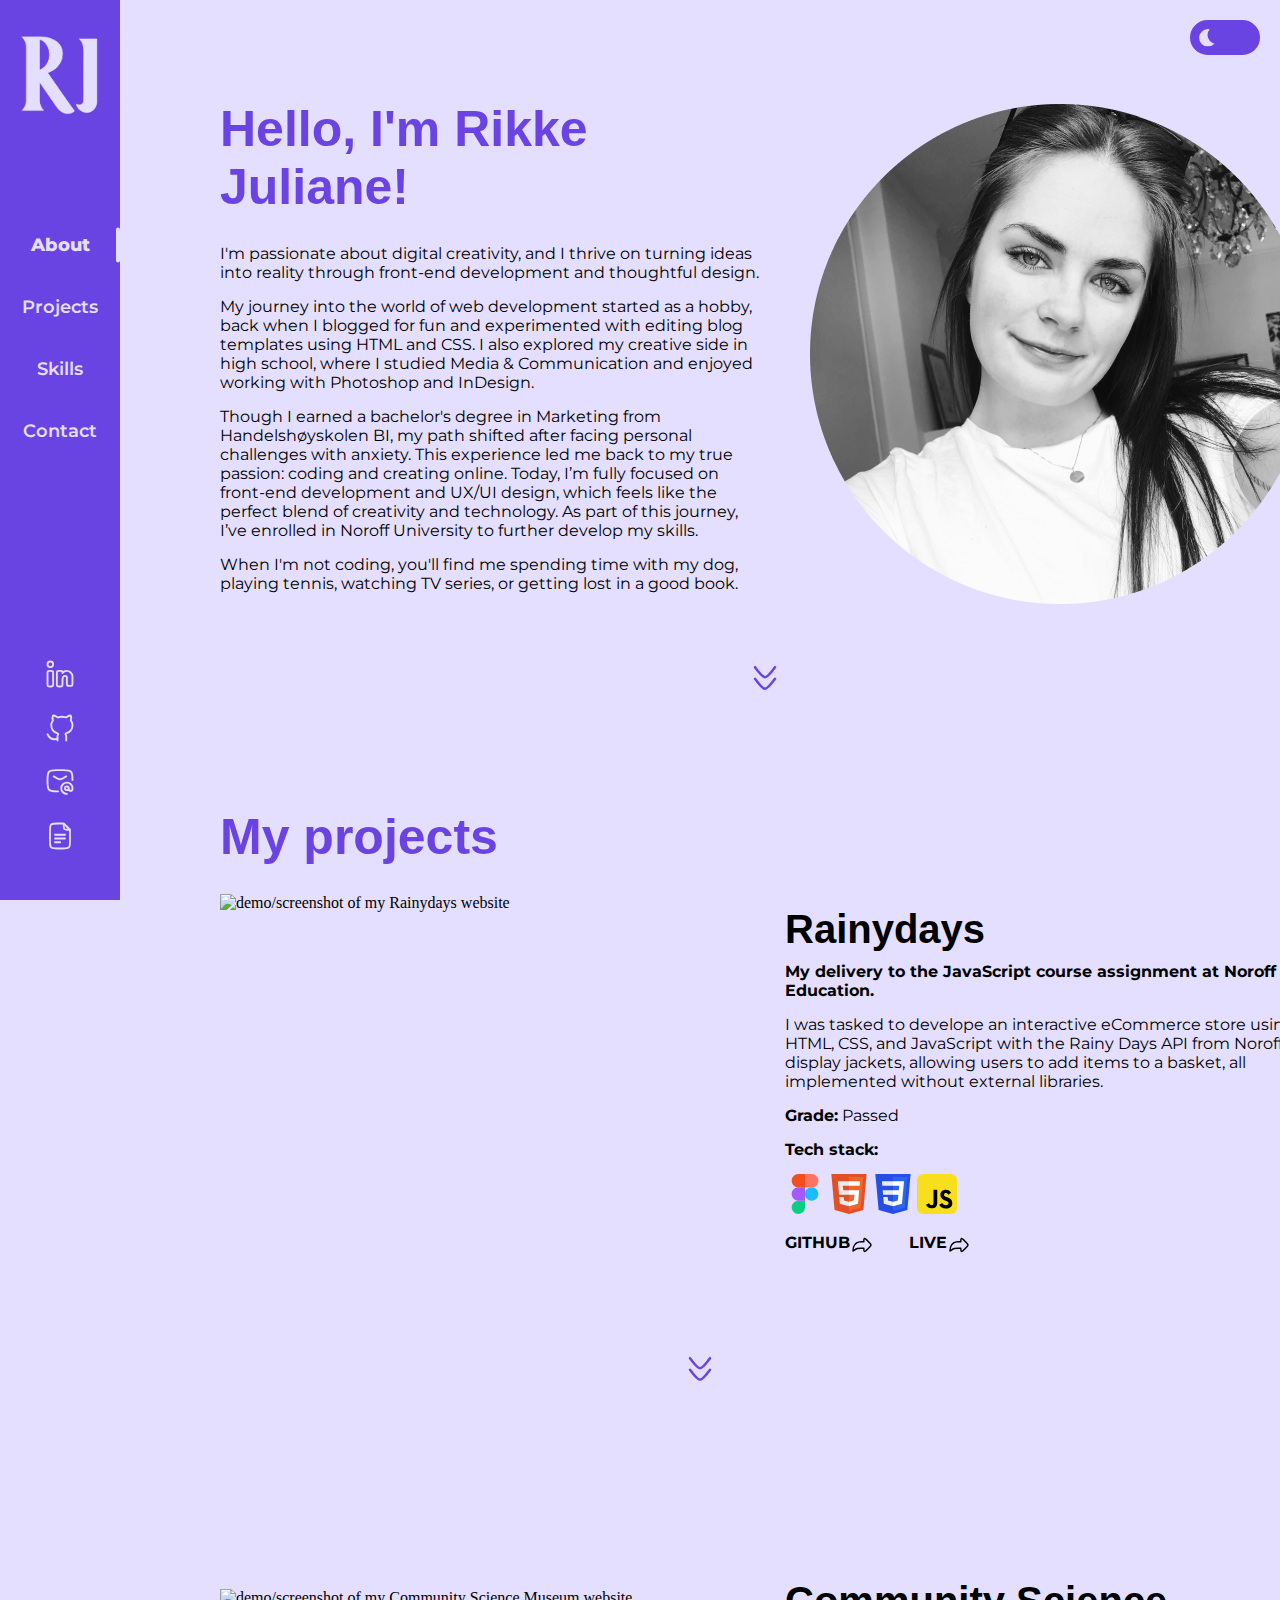
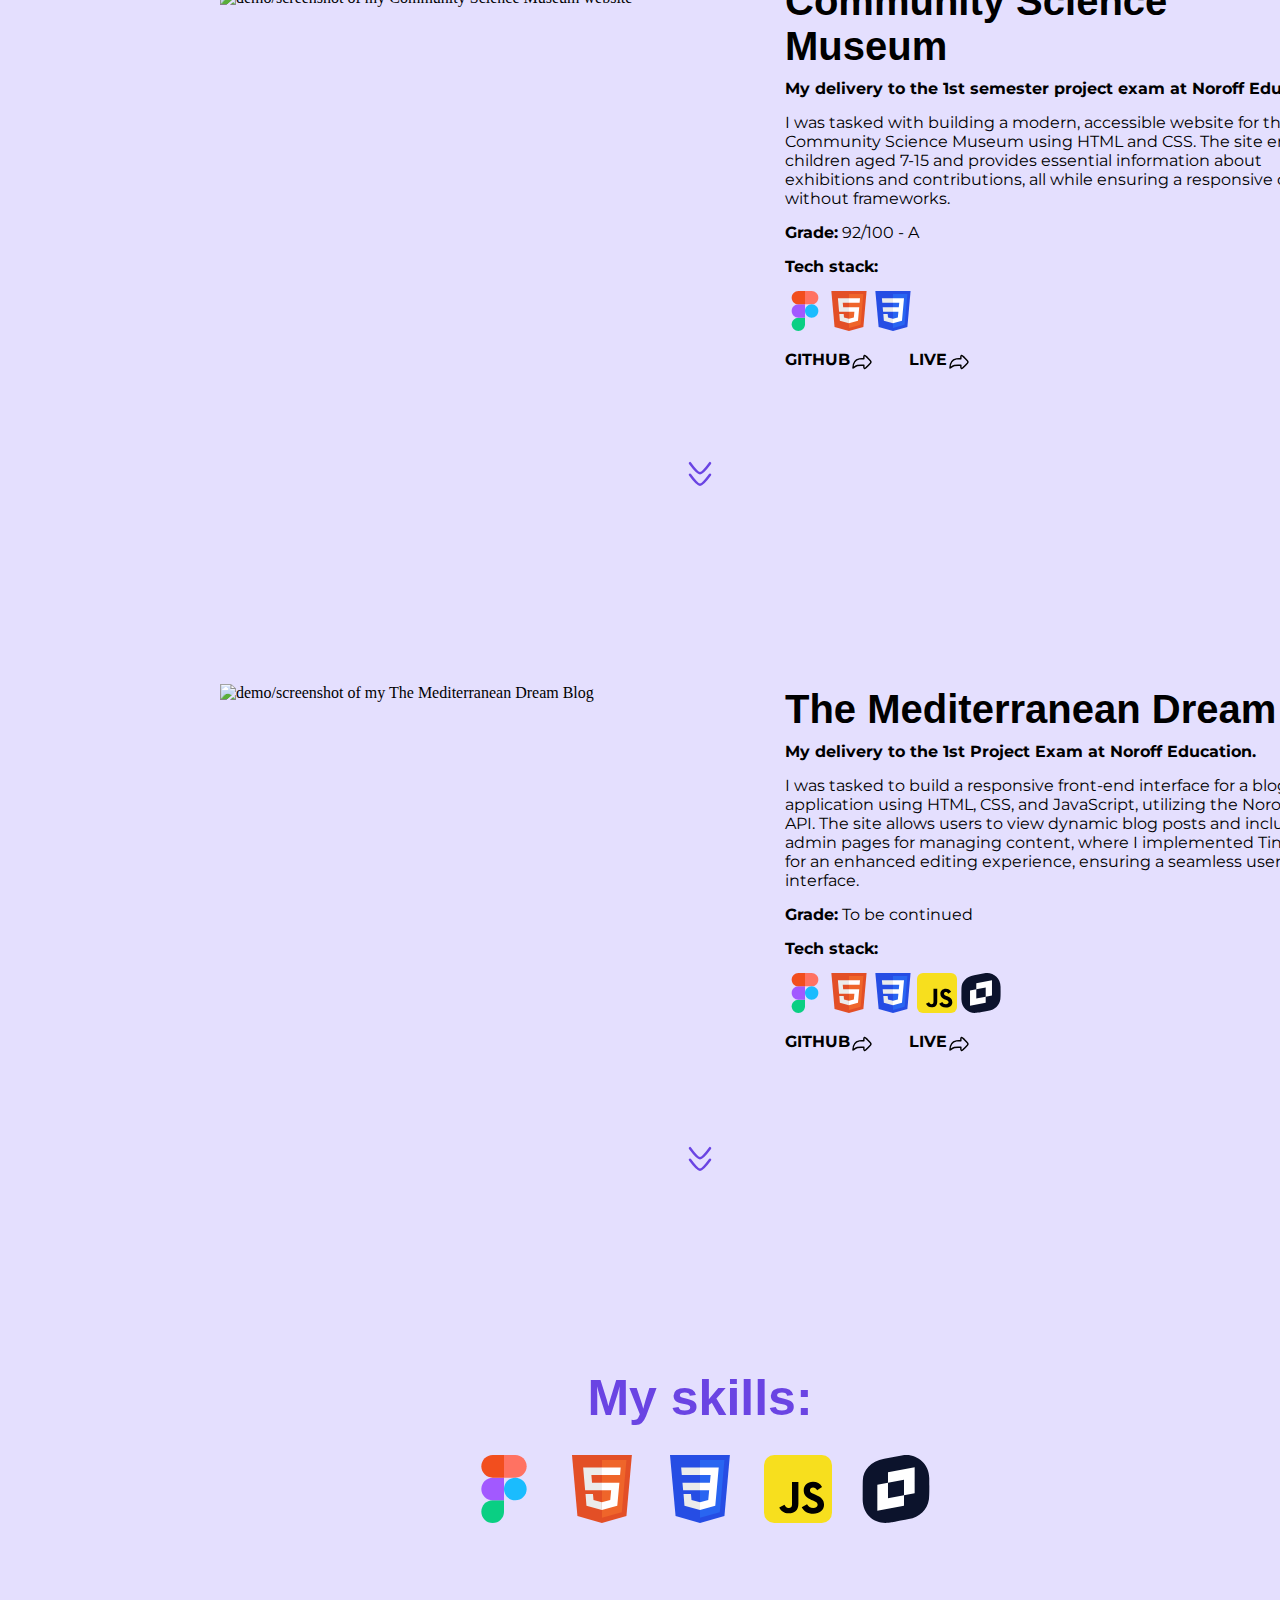
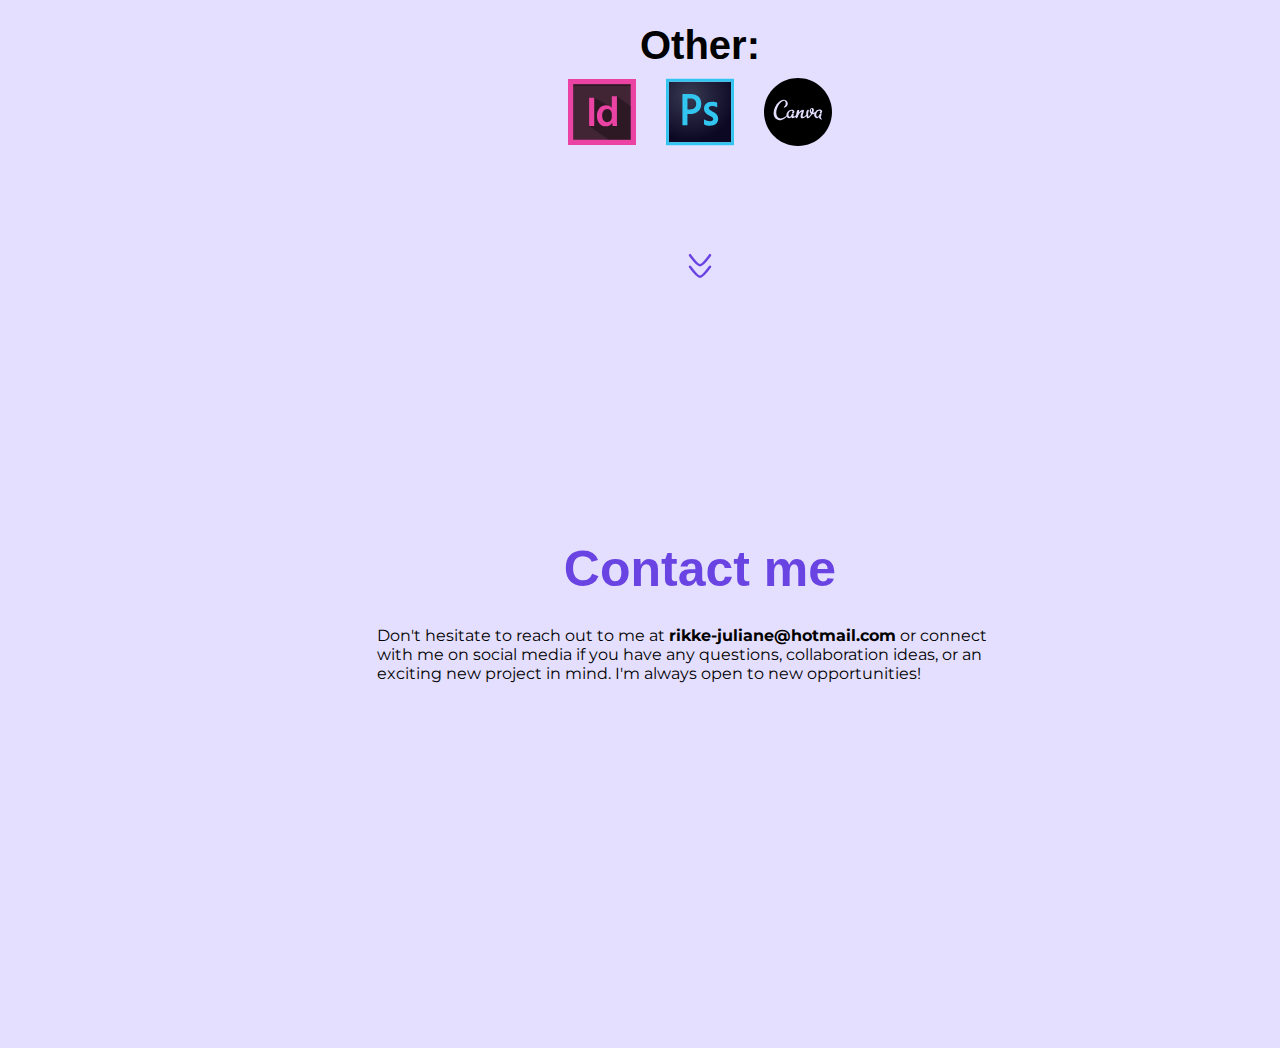
==== commit a23fec93: "first commit" ====
--- a/portfolio.html
+++ b/portfolio.html
@@ -28,21 +28,22 @@
                 <nav class="nav-links">
                     <ul>
                         <li>
-                            <a href="#about">About</a>
+                            <a href="#about" class="scroll-link">About</a>
                         </li>
                         <li>
-                            <a href="#projects">Projects</a>
+                            <a href="#projects" class="scroll-link">Projects</a>
                         </li>
                         <li>
-                            <a href="#skills">Skills</a>
+                            <a href="#skills" class="scroll-link">Skills</a>
                         </li>
                         <li>
-                            <a href="#contact">Contact</a>
+                            <a href="#contact" class="scroll-link">Contact</a>
                         </li>
                     </ul>
                 </nav>
+                <div class="sliding-stroke"></div>
                 <div class="contact-icons">
-                    <a href="https://www.linkedin.com/in/rikkejuliane/">
+                    <a href="https://www.linkedin.com/in/rikkejuliane/" target="_blank">
                         <svg
                             xmlns="http://www.w3.org/2000/svg"
                             width="30"
@@ -60,7 +61,7 @@
                             />
                         </svg>
                     </a>
-                    <a href="https://github.com/rikkejuliane">
+                    <a href="https://github.com/rikkejuliane" target="_blank">
                         <svg
                             xmlns="http://www.w3.org/2000/svg"
                             width="30"
@@ -80,7 +81,7 @@
                             </g>
                         </svg>
                     </a>
-                    <a href="mailto:rikke-juliane@hotmail.com">
+                    <a href="mailto:rikke-juliane@hotmail.com" target="_blank">
                         <svg
                             xmlns="http://www.w3.org/2000/svg"
                             width="30"
@@ -125,7 +126,7 @@
                 </div>
             </div>
             <div class="main">
-                <section class="about-wrapper">
+                <section class="about-wrapper" id="about">
                     <div class="about">
                         <div>
                             <h3>Hello, I'm Rikke Juliane!</h3>
@@ -136,6 +137,7 @@
                         </div>
                         <img class="profile-picture" src="/assets/AE7DC703-E36F-4ACC-82A1-827491B905DF_VSCO.png" alt="Black and White image of Rikke Juliane with brown hair and a white t-shirt.">
                     </div>
+                    <a href="#projects" class="scroll-link">
                     <svg
                         id="arrow-about"
                         xmlns="http://www.w3.org/2000/svg"
@@ -152,8 +154,9 @@
                             d="M18 12.5s-4.419 6-6 6s-6-6-6-6m12-7s-4.419 6-6 6s-6-6-6-6"
                         />
                     </svg>
+                </a>
                 </section>
-                <section class="projects-wrapper">
+                <section class="projects-wrapper" id="projects">
                     <h3>My projects</h3>
                     <div class="rainydays-wrapper">
                         <div class="rainydays">
@@ -205,6 +208,7 @@
                                         <p>
                                             <strong>LIVE</strong>
                                         </p>
+                                       
                                         <svg
                                             xmlns="http://www.w3.org/2000/svg"
                                             width="24"
@@ -225,6 +229,7 @@
                                 </div>
                             </div>
                         </div>
+                        <a href="#csm" class="scroll-link">
                         <svg
                             id="arrow-projects"
                             xmlns="http://www.w3.org/2000/svg"
@@ -241,9 +246,10 @@
                                 d="M18 12.5s-4.419 6-6 6s-6-6-6-6m12-7s-4.419 6-6 6s-6-6-6-6"
                             />
                         </svg>
+                    </a>
                     </div>
                     <div class="csm-wrapper">
-                        <div class="csm">
+                        <div class="csm" id="csm">
                             <div class="csm-img">
                                 <img src="/assets/rikkejuliane.github.io_sp1-rikkejuliane_ (2).png" alt="demo/screenshot of my Community Science Museum website">
                             </div>
@@ -311,6 +317,7 @@
                                 </div>
                             </div>
                         </div>
+                        <a href="#tmd" class="scroll-link">
                         <svg
                             id="arrow-projects"
                             xmlns="http://www.w3.org/2000/svg"
@@ -327,9 +334,10 @@
                                 d="M18 12.5s-4.419 6-6 6s-6-6-6-6m12-7s-4.419 6-6 6s-6-6-6-6"
                             />
                         </svg>
+                    </a>
                     </div>
                     <div class="tmd-wrapper">
-                        <div class="tmd">
+                        <div class="tmd" id="tmd">
                             <div class="tmd-img">
                                 <img src="/assets/pe1-rikkejuliane.netlify.app_ .png" alt="demo/screenshot of my The Mediterranean Dream Blog">
                             </div>
@@ -399,6 +407,7 @@
                                 </div>
                             </div>
                         </div>
+                        <a href="#skills" class="scroll-link">
                         <svg
                             id="arrow-projects"
                             xmlns="http://www.w3.org/2000/svg"
@@ -415,9 +424,10 @@
                                 d="M18 12.5s-4.419 6-6 6s-6-6-6-6m12-7s-4.419 6-6 6s-6-6-6-6"
                             />
                         </svg>
+                    </a>
                     </div>
                 </section>
-                <section class="skills">
+                <section class="skills" id="skills">
                     <h3>My skills:</h3>
                     <div class="tech-icons-skills">
                         <img src="/assets/figma-1-logo-svgrepo-com.svg" alt="Figma logo">
@@ -432,6 +442,7 @@
                         <img src="/assets/photoshop-cc-logo-svgrepo-com.svg" alt="Photoshop logo">
                         <img src="/assets/canva-svgrepo-com.svg" alt="Canva logo">
                     </div>
+                    <a href="#contact" class="scroll-link">
                     <svg
                         id="arrow-skills"
                         xmlns="http://www.w3.org/2000/svg"
@@ -448,9 +459,10 @@
                             d="M18 12.5s-4.419 6-6 6s-6-6-6-6m12-7s-4.419 6-6 6s-6-6-6-6"
                         />
                     </svg>
+                </a>
                 
             </section>
-            <section class="contact">
+            <section class="contact" id="contact">
                 <h3>Contact me</h3>
                 <p>
                     Don't hesitate to reach out to me at
--- a/css/styles.css
+++ b/css/styles.css
@@ -91,6 +91,7 @@
   background-color: var(--bg-color);
   opacity: 1;
   transition: opacity 0.5s ease;
+  scroll-behavior: smooth;
 }
 
 .center-header-wrapper {
@@ -226,7 +227,27 @@
   font-family: Montserrat;
   font-size: 18px;
   font-weight: 600;
-  padding-bottom: 35px;
+  padding: 20px 0;
+  position: relative;
+  transition: all 0.3s ease;
+}
+
+.nav-links a.active::before {
+  content: '';
+  position: absolute;
+  right: -22px; /* Slight offset from the right */
+  top: 50%;
+  transform: translateY(-50%); 
+  height: 35px; /* Adjust the height to match the height of the link */
+  width: 4px; /* Width of the stroke */
+  border-radius: 10px;
+  background-color: var(--bg-color);
+  transition: all 0.3s ease;
+}
+
+/* Bold for Active Link */
+.nav-links a.active {
+  font-weight: 800;  /* Make the active link bold */
 }
 
 .contact-icons {
@@ -253,6 +274,7 @@
   align-items: center;
   margin: 0 auto;
   padding-top: 100px;
+  padding-bottom: 100px;
 }
 
 .about {
@@ -292,7 +314,7 @@
   justify-content: center;
   margin: 0 auto;
   margin-top: 50px;
-  margin-bottom: 90px;
+  margin-bottom: 10px;
 }
 */
 
@@ -365,8 +387,8 @@
   gap: 35px;
 }
 
-.repo-live-links a{
-  display: flex; 
+.repo-live-links a {
+  display: flex;
   flex-direction: row;
   text-decoration: none;
 }
@@ -379,9 +401,9 @@
   margin-bottom: 190px;
 }
 
-/* Skills */ 
+/* Skills */
 .skills {
-  display: flex; 
+  display: flex;
   flex-direction: column;
   justify-content: center;
   align-items: center;
@@ -393,27 +415,27 @@
   padding-bottom: 100px;
   gap: 30px;
 }
-.tech-icons-skills img{
+.tech-icons-skills img {
   width: 68px;
   height: 68px;
 }
 
-/* Contact */ 
+/* Contact */
 .contact {
   display: flex;
   flex-direction: column;
   justify-content: center;
   align-items: center;
   position: relative;
-  padding-bottom: 200px;
+  padding-bottom: 350px;
+  padding-top: 150px;
 }
 
 .contact p {
   width: 646px;
 }
 
-.contact a[href^="mailto:"]
-{ 
+.contact a[href^="mailto:"] {
   color: var(--text-color);
   text-decoration: none;
 }
@@ -434,13 +456,12 @@
 
 /* Both arrows take the same space */
 dotlottie-player {
-  position: absolute;  /* They will be stacked in the same position */
+  position: absolute; /* They will be stacked in the same position */
   width: 300px;
   height: 300px;
-  left: 50%;  /* Center horizontally */
-    transform: translateX(-50%);  /* Center the Lottie player by shifting it left by 50% of its width */
-    bottom: 0;
-    padding-top: 100px;
-}
-
-
+  left: 50%; /* Center horizontally */
+  transform: translateX(
+    -50%
+  ); /* Center the Lottie player by shifting it left by 50% of its width */
+  bottom: 0;
+}
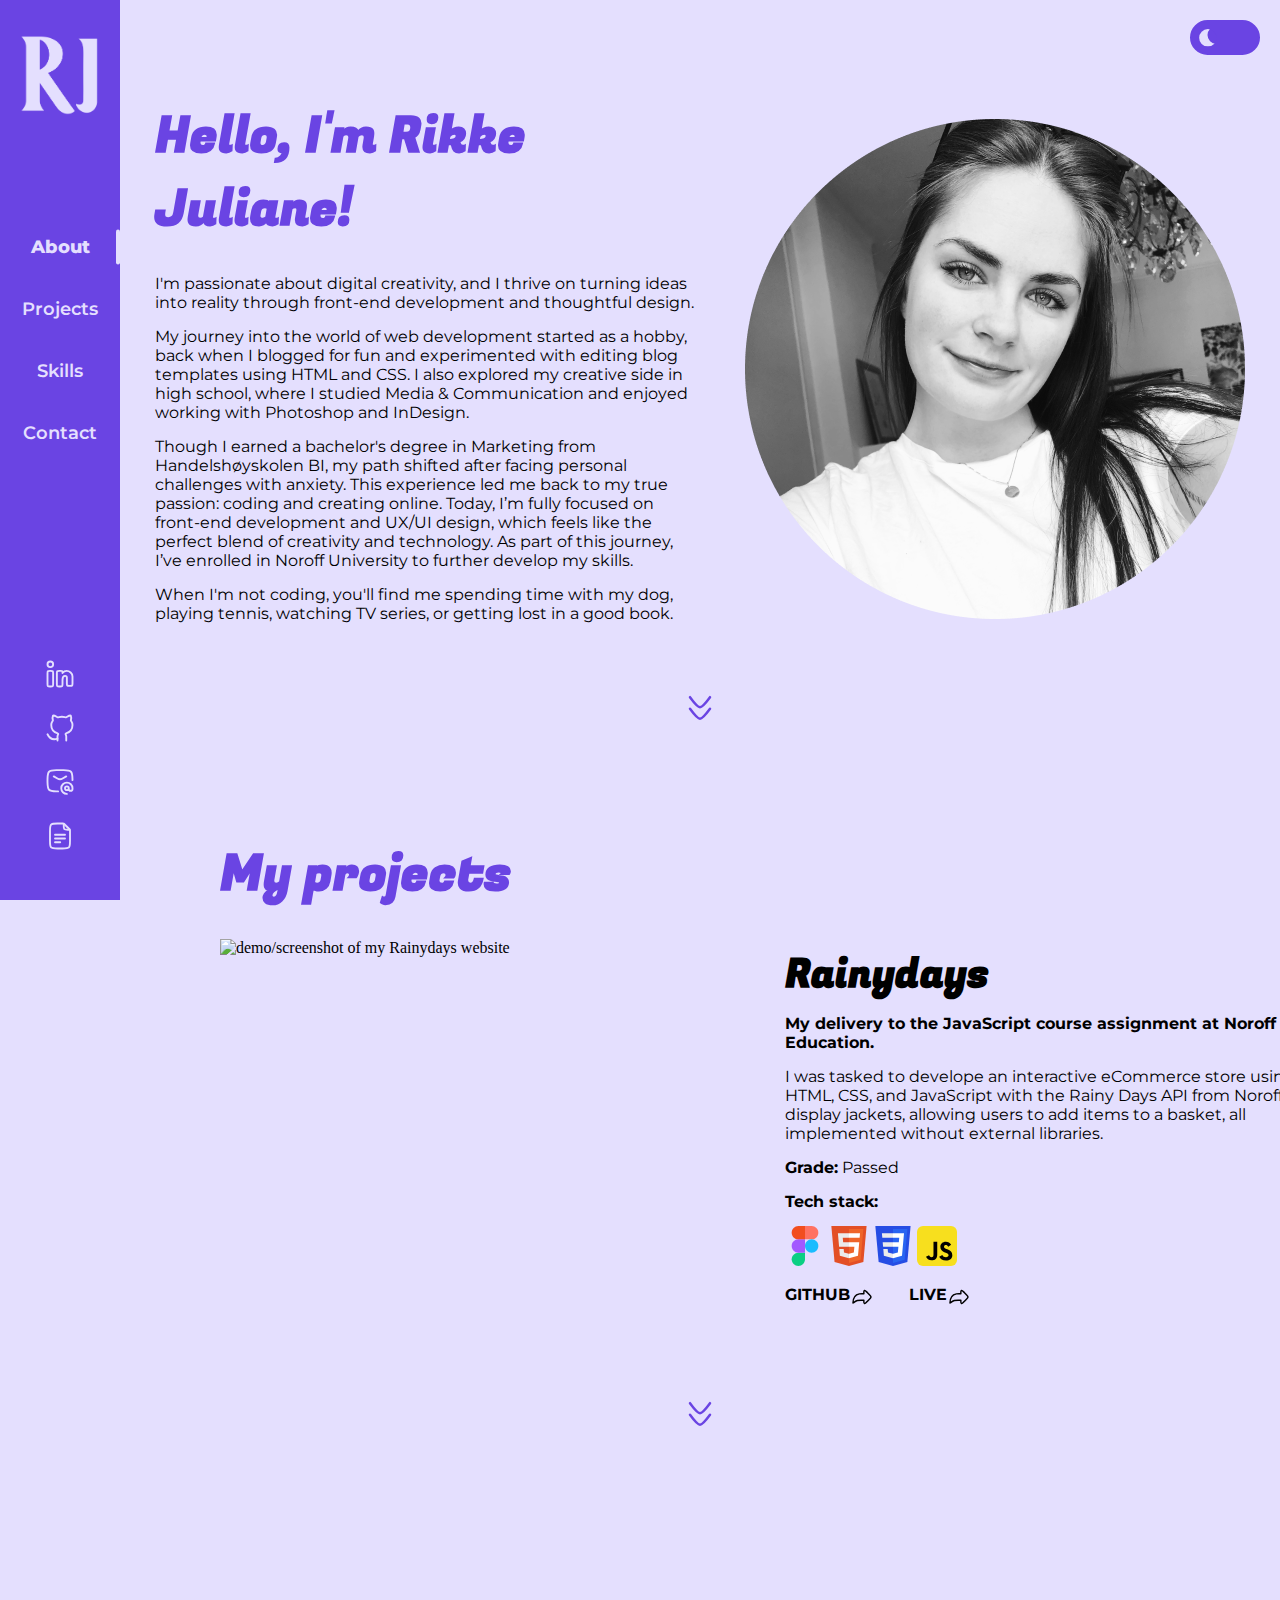
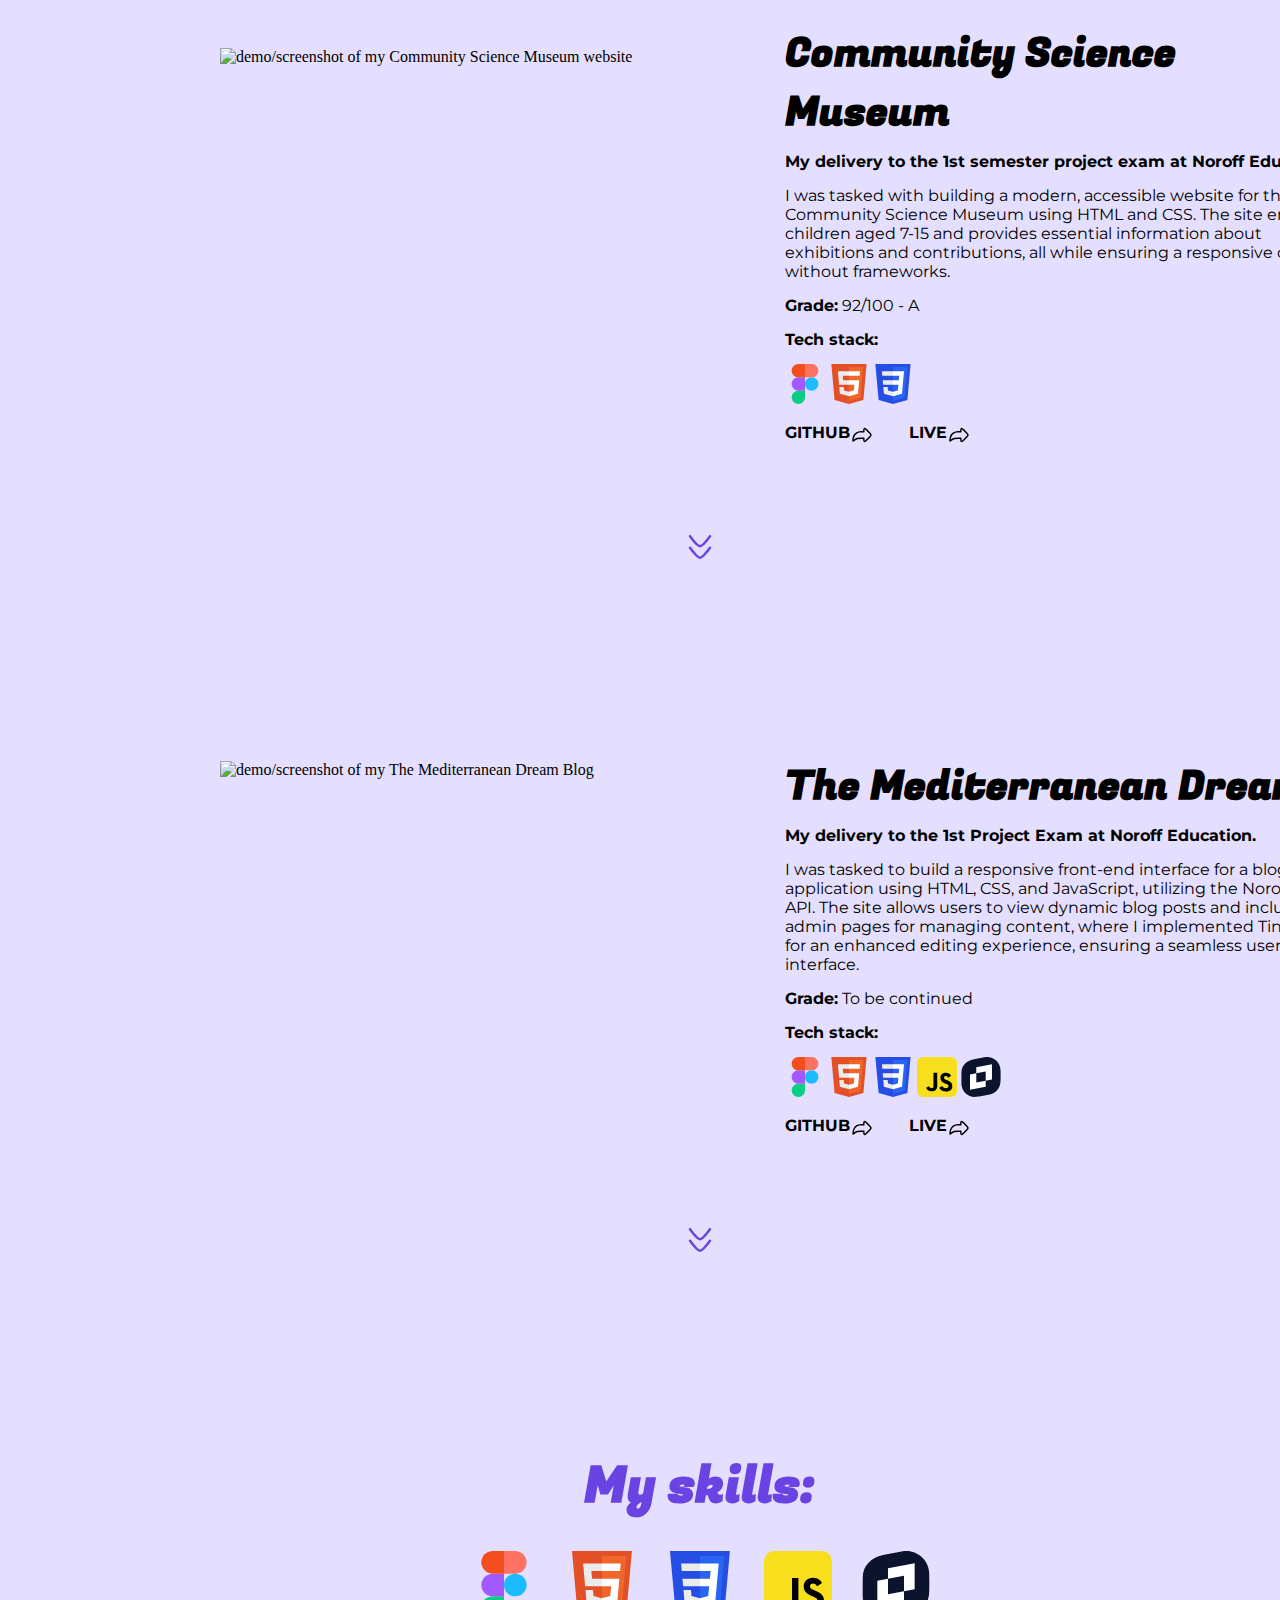
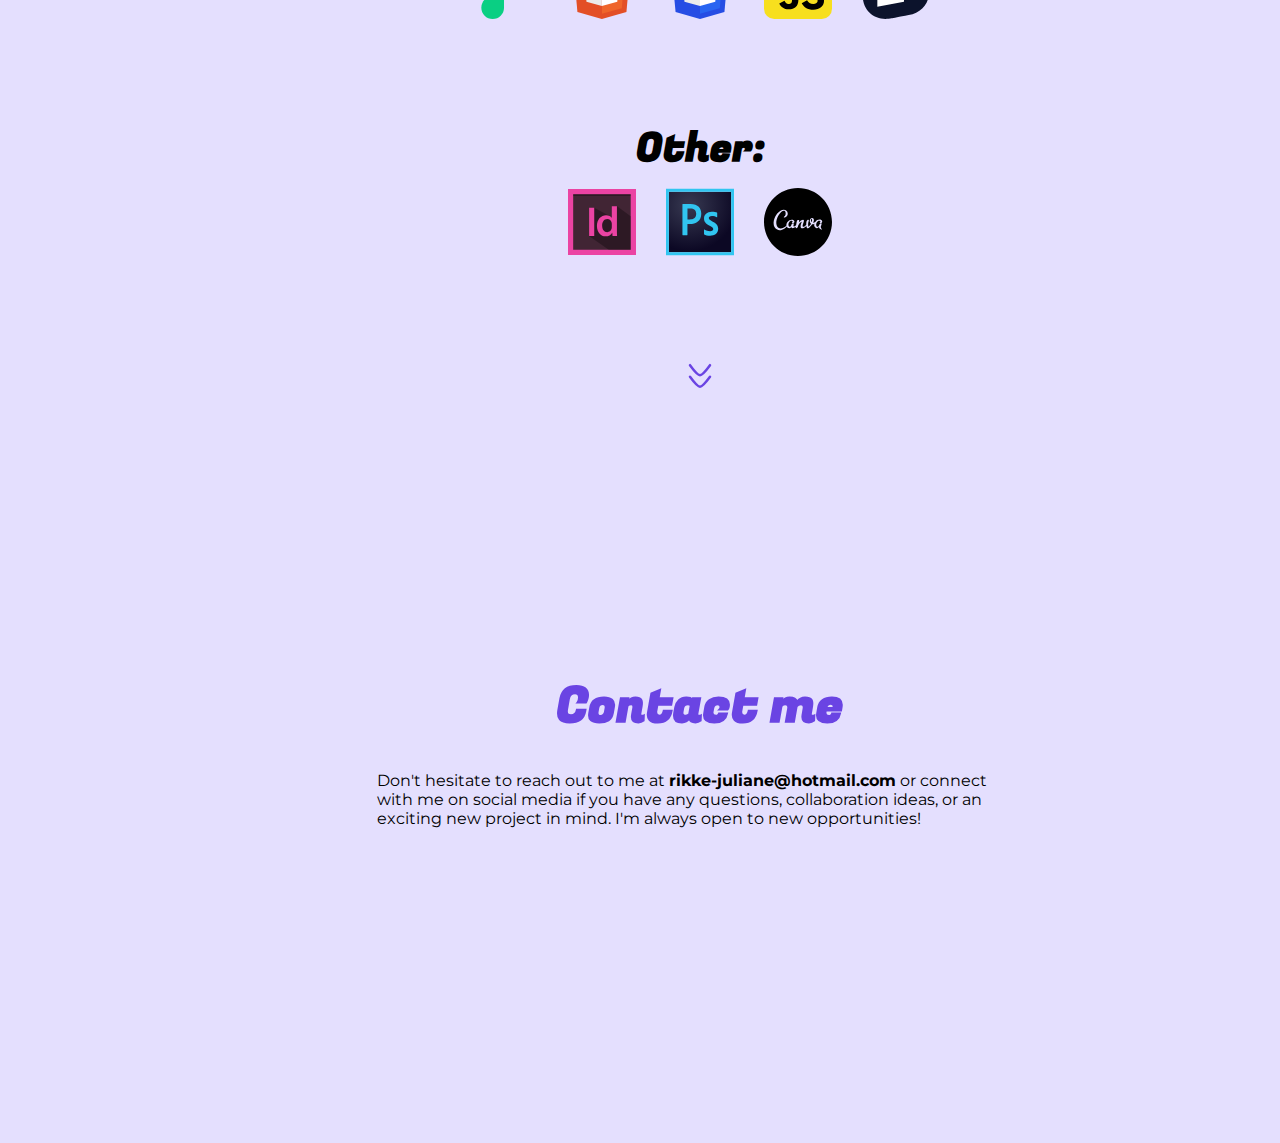
==== commit 97462fc8: "first commit" ====
--- a/portfolio.html
+++ b/portfolio.html
@@ -24,7 +24,9 @@
         </header>
         <main>
             <div class="navbar">
-                <img class="logo" src="/assets/logo-light.png" alt="Logo">
+                <a href="index.html">
+                    <img class="logo" src="/assets/logo-light.png" alt="Logo">
+                </a>
                 <nav class="nav-links">
                     <ul>
                         <li>
@@ -138,23 +140,23 @@
                         <img class="profile-picture" src="/assets/AE7DC703-E36F-4ACC-82A1-827491B905DF_VSCO.png" alt="Black and White image of Rikke Juliane with brown hair and a white t-shirt.">
                     </div>
                     <a href="#projects" class="scroll-link">
-                    <svg
-                        id="arrow-about"
-                        xmlns="http://www.w3.org/2000/svg"
-                        width="40"
-                        height="40"
-                        viewBox="0 0 24 24"
-                    >
-                        <path
-                            fill="none"
-                            stroke="var(--primary-color)"
-                            stroke-linecap="round"
-                            stroke-linejoin="round"
-                            stroke-width="1.5"
-                            d="M18 12.5s-4.419 6-6 6s-6-6-6-6m12-7s-4.419 6-6 6s-6-6-6-6"
-                        />
-                    </svg>
-                </a>
+                        <svg
+                            id="arrow-about"
+                            xmlns="http://www.w3.org/2000/svg"
+                            width="40"
+                            height="40"
+                            viewBox="0 0 24 24"
+                        >
+                            <path
+                                fill="none"
+                                stroke="var(--primary-color)"
+                                stroke-linecap="round"
+                                stroke-linejoin="round"
+                                stroke-width="1.5"
+                                d="M18 12.5s-4.419 6-6 6s-6-6-6-6m12-7s-4.419 6-6 6s-6-6-6-6"
+                            />
+                        </svg>
+                    </a>
                 </section>
                 <section class="projects-wrapper" id="projects">
                     <h3>My projects</h3>
@@ -208,7 +210,6 @@
                                         <p>
                                             <strong>LIVE</strong>
                                         </p>
-                                       
                                         <svg
                                             xmlns="http://www.w3.org/2000/svg"
                                             width="24"
@@ -230,23 +231,23 @@
                             </div>
                         </div>
                         <a href="#csm" class="scroll-link">
-                        <svg
-                            id="arrow-projects"
-                            xmlns="http://www.w3.org/2000/svg"
-                            width="40"
-                            height="40"
-                            viewBox="0 0 24 24"
-                        >
-                            <path
-                                fill="none"
-                                stroke="var(--primary-color)"
-                                stroke-linecap="round"
-                                stroke-linejoin="round"
-                                stroke-width="1.5"
-                                d="M18 12.5s-4.419 6-6 6s-6-6-6-6m12-7s-4.419 6-6 6s-6-6-6-6"
-                            />
-                        </svg>
-                    </a>
+                            <svg
+                                id="arrow-projects"
+                                xmlns="http://www.w3.org/2000/svg"
+                                width="40"
+                                height="40"
+                                viewBox="0 0 24 24"
+                            >
+                                <path
+                                    fill="none"
+                                    stroke="var(--primary-color)"
+                                    stroke-linecap="round"
+                                    stroke-linejoin="round"
+                                    stroke-width="1.5"
+                                    d="M18 12.5s-4.419 6-6 6s-6-6-6-6m12-7s-4.419 6-6 6s-6-6-6-6"
+                                />
+                            </svg>
+                        </a>
                     </div>
                     <div class="csm-wrapper">
                         <div class="csm" id="csm">
@@ -318,23 +319,23 @@
                             </div>
                         </div>
                         <a href="#tmd" class="scroll-link">
-                        <svg
-                            id="arrow-projects"
-                            xmlns="http://www.w3.org/2000/svg"
-                            width="40"
-                            height="40"
-                            viewBox="0 0 24 24"
-                        >
-                            <path
-                                fill="none"
-                                stroke="var(--primary-color)"
-                                stroke-linecap="round"
-                                stroke-linejoin="round"
-                                stroke-width="1.5"
-                                d="M18 12.5s-4.419 6-6 6s-6-6-6-6m12-7s-4.419 6-6 6s-6-6-6-6"
-                            />
-                        </svg>
-                    </a>
+                            <svg
+                                id="arrow-projects"
+                                xmlns="http://www.w3.org/2000/svg"
+                                width="40"
+                                height="40"
+                                viewBox="0 0 24 24"
+                            >
+                                <path
+                                    fill="none"
+                                    stroke="var(--primary-color)"
+                                    stroke-linecap="round"
+                                    stroke-linejoin="round"
+                                    stroke-width="1.5"
+                                    d="M18 12.5s-4.419 6-6 6s-6-6-6-6m12-7s-4.419 6-6 6s-6-6-6-6"
+                                />
+                            </svg>
+                        </a>
                     </div>
                     <div class="tmd-wrapper">
                         <div class="tmd" id="tmd">
@@ -408,23 +409,23 @@
                             </div>
                         </div>
                         <a href="#skills" class="scroll-link">
-                        <svg
-                            id="arrow-projects"
-                            xmlns="http://www.w3.org/2000/svg"
-                            width="40"
-                            height="40"
-                            viewBox="0 0 24 24"
-                        >
-                            <path
-                                fill="none"
-                                stroke="var(--primary-color)"
-                                stroke-linecap="round"
-                                stroke-linejoin="round"
-                                stroke-width="1.5"
-                                d="M18 12.5s-4.419 6-6 6s-6-6-6-6m12-7s-4.419 6-6 6s-6-6-6-6"
-                            />
-                        </svg>
-                    </a>
+                            <svg
+                                id="arrow-projects"
+                                xmlns="http://www.w3.org/2000/svg"
+                                width="40"
+                                height="40"
+                                viewBox="0 0 24 24"
+                            >
+                                <path
+                                    fill="none"
+                                    stroke="var(--primary-color)"
+                                    stroke-linecap="round"
+                                    stroke-linejoin="round"
+                                    stroke-width="1.5"
+                                    d="M18 12.5s-4.419 6-6 6s-6-6-6-6m12-7s-4.419 6-6 6s-6-6-6-6"
+                                />
+                            </svg>
+                        </a>
                     </div>
                 </section>
                 <section class="skills" id="skills">
@@ -443,57 +444,56 @@
                         <img src="/assets/canva-svgrepo-com.svg" alt="Canva logo">
                     </div>
                     <a href="#contact" class="scroll-link">
-                    <svg
-                        id="arrow-skills"
-                        xmlns="http://www.w3.org/2000/svg"
-                        width="40"
-                        height="40"
-                        viewBox="0 0 24 24"
-                    >
-                        <path
-                            fill="none"
-                            stroke="var(--primary-color)"
-                            stroke-linecap="round"
-                            stroke-linejoin="round"
-                            stroke-width="1.5"
-                            d="M18 12.5s-4.419 6-6 6s-6-6-6-6m12-7s-4.419 6-6 6s-6-6-6-6"
-                        />
-                    </svg>
-                </a>
-                
-            </section>
-            <section class="contact" id="contact">
-                <h3>Contact me</h3>
-                <p>
-                    Don't hesitate to reach out to me at
-                    <a href="mailto:rikke-juliane@hotmail.com">
-                        <strong>rikke-juliane@hotmail.com</strong>
-                    </a>
-                    or connect with me on social media if you have any questions, collaboration ideas, or an exciting new project in mind. I'm always open to new opportunities!
-                </p>
-                <!-- Light mode Lottie -->
-                <dotlottie-player
-                    id="light-mode-arrow"
-                    src="https://lottie.host/b7d7af35-17b0-41b7-a045-14f5a0c9cf22/TLkZnZds1T.json"
-                    background="transparent"
-                    speed="1"
-                    style="width: 300px; height: 300px;"
-                    loop
-                    autoplay
-                ></dotlottie-player>
-                <!-- Dark mode Lottie -->
-                <dotlottie-player
-                    id="dark-mode-arrow"
-                    src="https://lottie.host/cf33b1c0-3914-4343-a1b6-b62d946eb923/KRP3C4IIpl.json"
-                    background="transparent"
-                    speed="1"
-                    style="width: 300px; height: 300px;"
-                    loop
-                    autoplay
-                ></dotlottie-player>
-            </section>
+                        <svg
+                            id="arrow-skills"
+                            xmlns="http://www.w3.org/2000/svg"
+                            width="40"
+                            height="40"
+                            viewBox="0 0 24 24"
+                        >
+                            <path
+                                fill="none"
+                                stroke="var(--primary-color)"
+                                stroke-linecap="round"
+                                stroke-linejoin="round"
+                                stroke-width="1.5"
+                                d="M18 12.5s-4.419 6-6 6s-6-6-6-6m12-7s-4.419 6-6 6s-6-6-6-6"
+                            />
+                        </svg>
+                    </a>
+                </section>
+                <section class="contact" id="contact">
+                    <h3>Contact me</h3>
+                    <p>
+                        Don't hesitate to reach out to me at
+                        <a href="mailto:rikke-juliane@hotmail.com">
+                            <strong>rikke-juliane@hotmail.com</strong>
+                        </a>
+                        or connect with me on social media if you have any questions, collaboration ideas, or an exciting new project in mind. I'm always open to new opportunities!
+                    </p>
+                    <!-- Light mode Lottie -->
+                    <dotlottie-player
+                        id="light-mode-arrow"
+                        src="https://lottie.host/b7d7af35-17b0-41b7-a045-14f5a0c9cf22/TLkZnZds1T.json"
+                        background="transparent"
+                        speed="1"
+                        style="width: 300px; height: 300px;"
+                        loop
+                        autoplay
+                    ></dotlottie-player>
+                    <!-- Dark mode Lottie -->
+                    <dotlottie-player
+                        id="dark-mode-arrow"
+                        src="https://lottie.host/cf33b1c0-3914-4343-a1b6-b62d946eb923/KRP3C4IIpl.json"
+                        background="transparent"
+                        speed="1"
+                        style="width: 300px; height: 300px;"
+                        loop
+                        autoplay
+                    ></dotlottie-player>
+                </section>
+            </div>
         </div>
-      </div>
     </main>
 </body>
 </html>
--- a/css/styles.css
+++ b/css/styles.css
@@ -1,5 +1,6 @@
 @import url("variables.css");
 @import url("https://fonts.googleapis.com/css2?family=Montserrat:ital,wght@0,100..900;1,100..900&display=swap");
+@import url('https://fonts.googleapis.com/css2?family=Fugaz+One&display=swap');
 
 @font-face {
   font-family: "Laisha";
@@ -12,6 +13,10 @@
   margin: 0;
   padding: 0;
   box-sizing: border-box;
+}
+
+img {
+  max-width: 100%;
 }
 
 /* TOGGLE SWITCH - From Uiverse.io by Madflows */
@@ -105,7 +110,7 @@
 
 h1 {
   color: var(--primary-color);
-  font-family: "Laisha", sans-serif;
+  font-family: "Laisha", "Fugaz One", sans-serif;
   font-size: 200px;
   line-height: 0.8;
   white-space: nowrap; /* Prevent the text from wrapping */
@@ -257,6 +262,11 @@
   margin-bottom: 45px;
 }
 
+.contact-icons a:hover svg {
+  transform: scale(1.5); /* Scale up the icon */
+  transition: transform 0.3s ease; /* Smooth transition for the scaling */
+}
+
 /* Main content*/
 .main {
   margin-left: 120px;
@@ -287,7 +297,7 @@
 
 h3 {
   color: var(--primary-color);
-  font-family: "Laisha", sans-serif;
+  font-family: "Laisha", "Fugaz One", sans-serif;
   font-size: 50px;
   padding-bottom: 28px;
 }
@@ -327,6 +337,11 @@
   margin: 0 auto;
 }
 
+.projects-wrapper h3{
+  display: flex;
+  justify-content: flex-start;
+}
+
 .rainydays-wrapper,
 .csm-wrapper,
 .tmd-wrapper {
@@ -368,7 +383,7 @@
 
 h4 {
   color: var(--text-color);
-  font-family: "Laisha", sans-serif;
+  font-family: "Laisha", "Fugaz One", sans-serif;
   font-size: 40px;
   padding-bottom: 10px;
 }
@@ -418,6 +433,12 @@
 .tech-icons-skills img {
   width: 68px;
   height: 68px;
+  transition: transform 0.3s ease, filter 0.3s ease;
+}
+
+.tech-icons-skills img:hover {
+  transform: scale(1.2); /* Scale up the icon */
+  filter: brightness(1.2);
 }
 
 /* Contact */
@@ -427,8 +448,8 @@
   justify-content: center;
   align-items: center;
   position: relative;
-  padding-bottom: 350px;
-  padding-top: 150px;
+  padding-bottom: 300px;
+  padding-top: 170px;
 }
 
 .contact p {
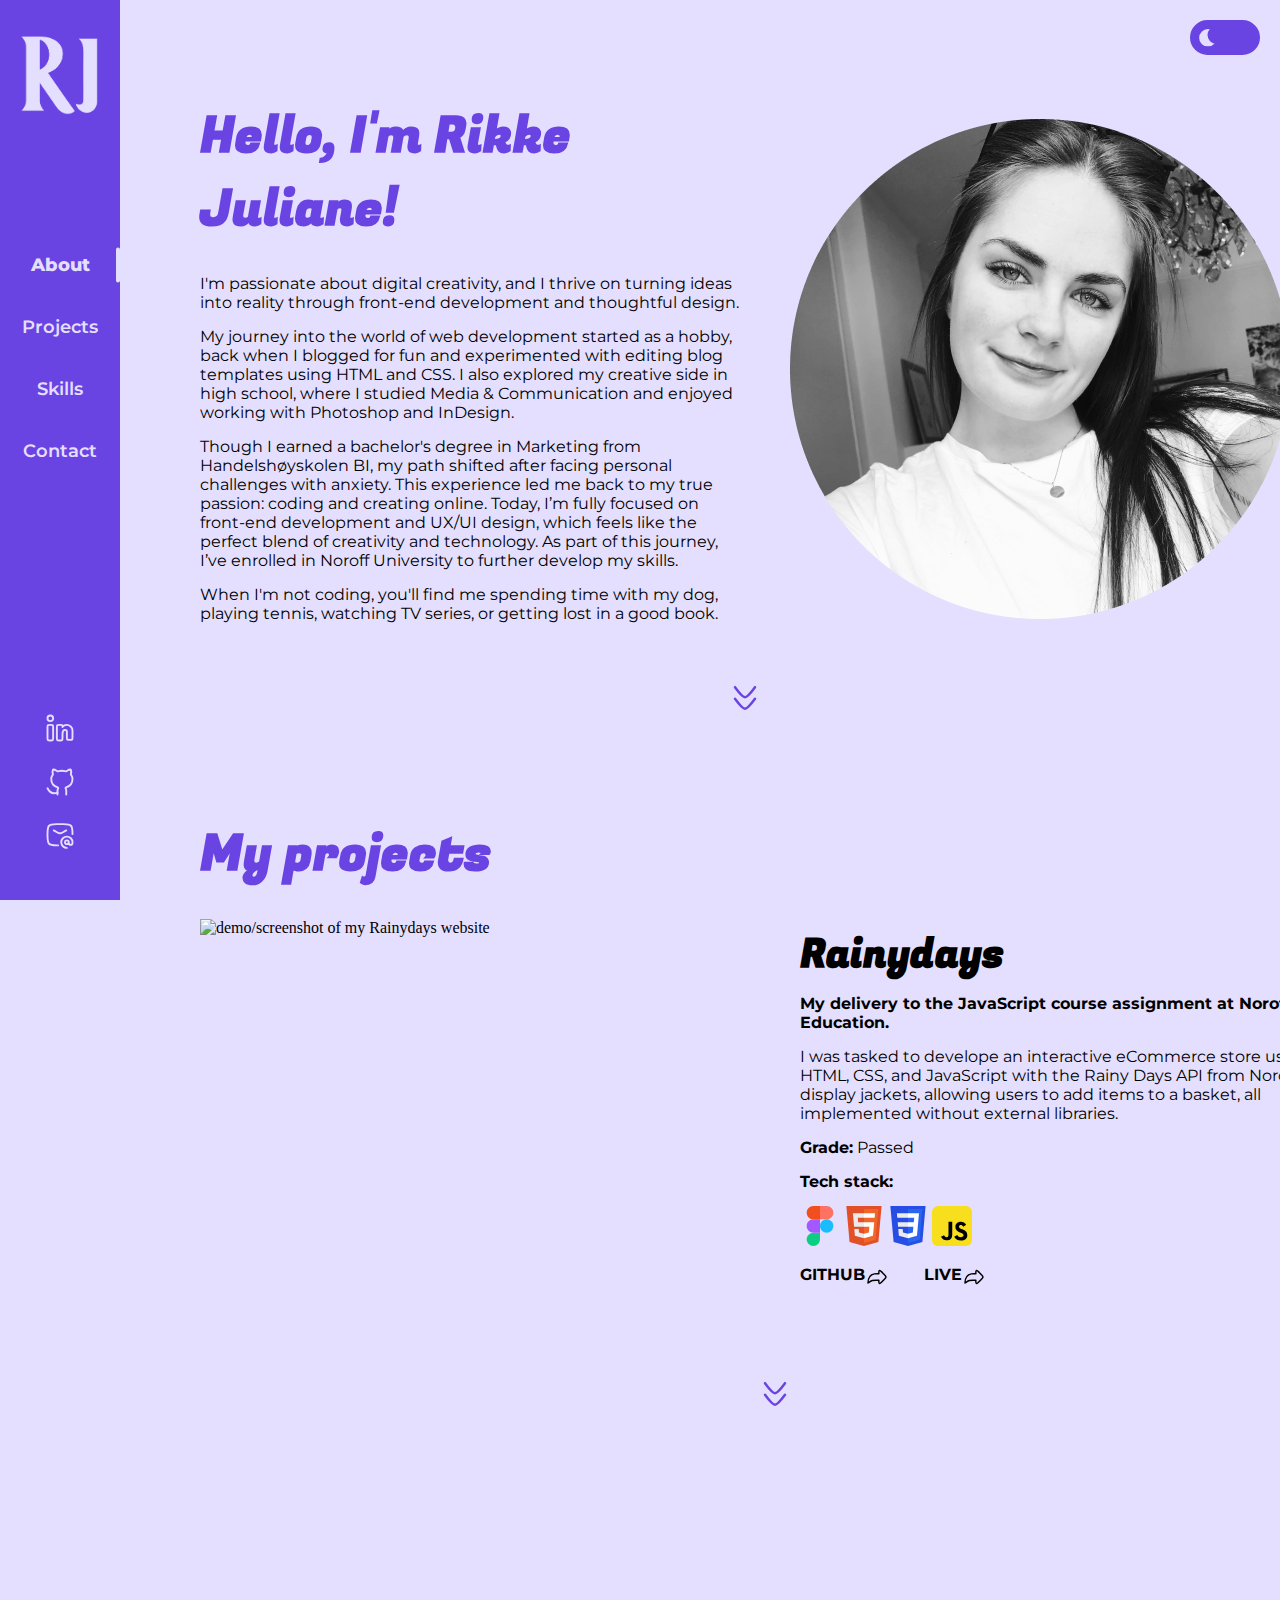
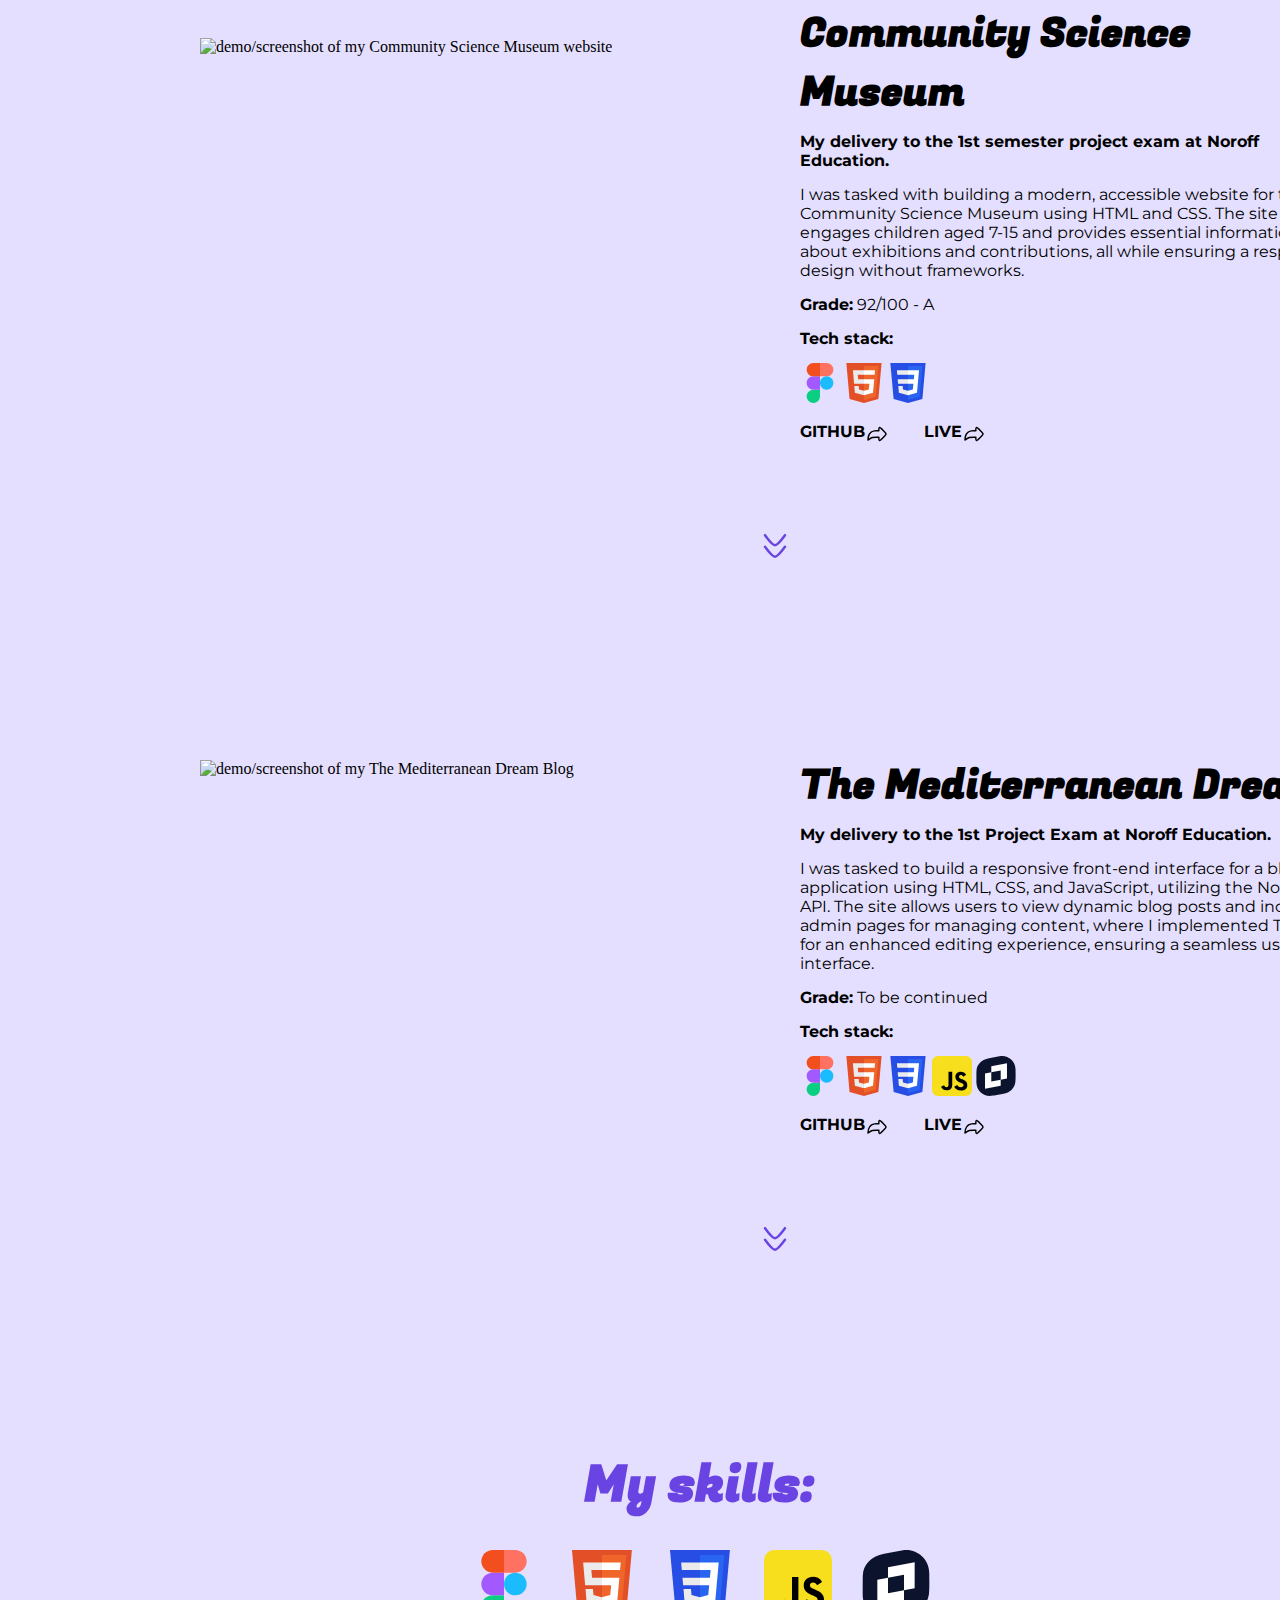
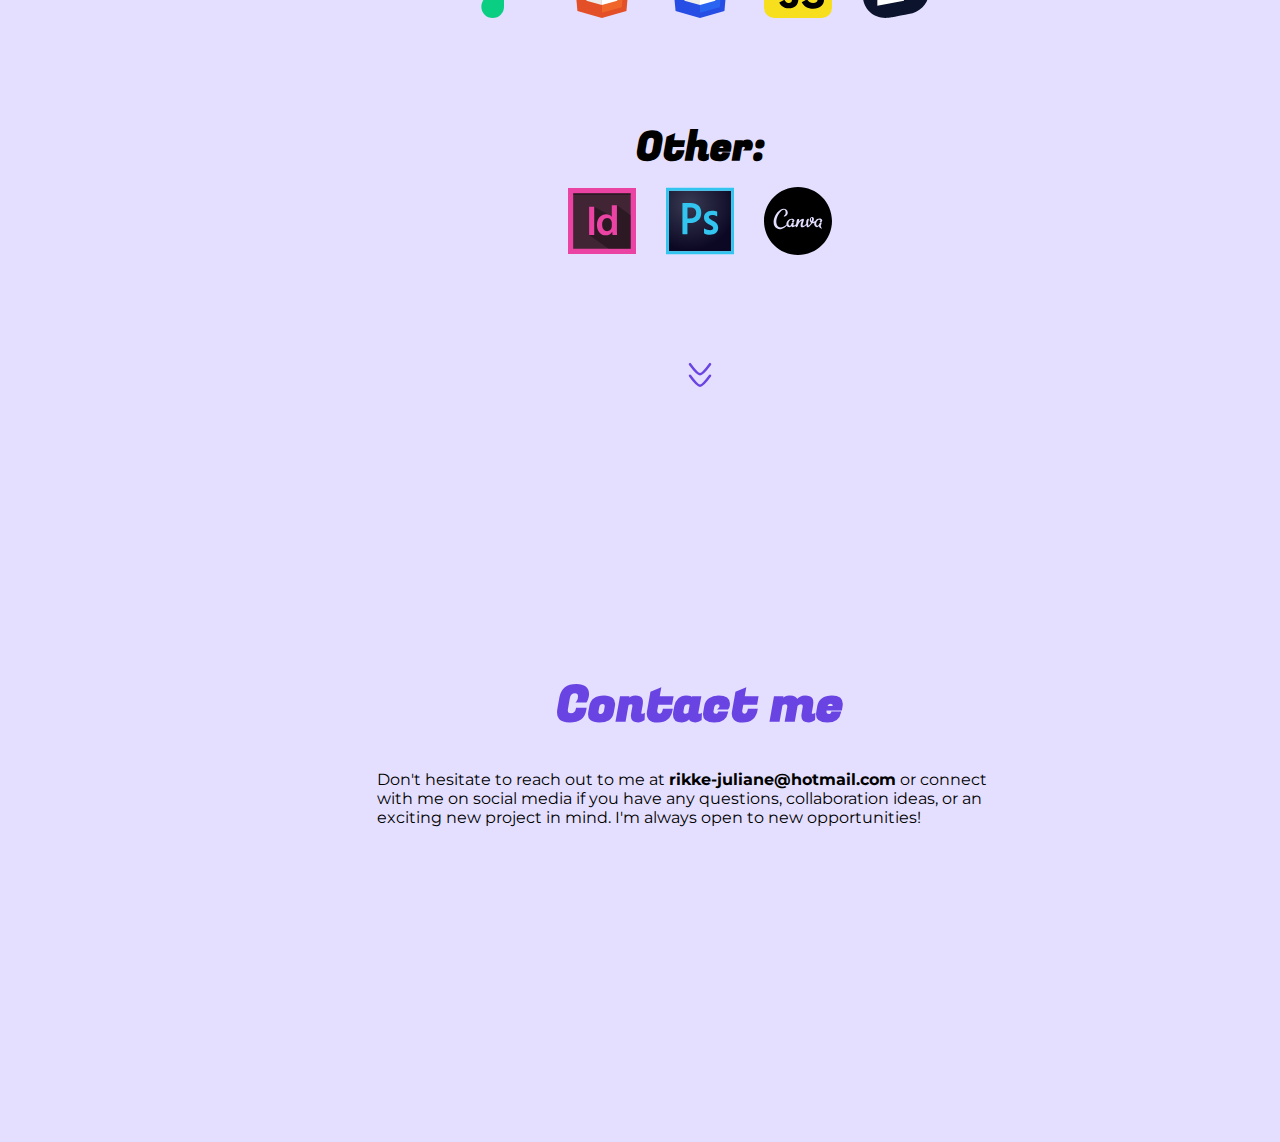
==== commit 0d31c712: "first commit" ====
--- a/portfolio.html
+++ b/portfolio.html
@@ -105,7 +105,7 @@
                         </svg>
                     </a>
                     <!--- OPPDATER CV -->
-                    <a href="#">
+                    <!-- <a href="#">
                         <svg
                             xmlns="http://www.w3.org/2000/svg"
                             width="30"
@@ -124,8 +124,17 @@
                                 <path d="M4 16V8c0-2.828 0-4.243.879-5.121C5.757 2 7.172 2 10 2h4.172c.408 0 .613 0 .797.076c.183.076.328.22.617.51l3.828 3.828c.29.29.434.434.51.618c.076.183.076.388.076.796V16c0 2.828 0 4.243-.879 5.121C18.243 22 16.828 22 14 22h-4c-2.828 0-4.243 0-5.121-.879C4 20.243 4 18.828 4 16m4-5h8m-8 3h8m-8 3h4.17"/>
                             </g>
                         </svg>
-                    </a>
+                    </a> -->
                 </div>
+            </div>
+            <div id="hamburger-menu">
+                <svg id="hamburger" class="Header__toggle-svg" viewbox="0 0 60 40">
+                    <g stroke="#fff" stroke-width="4" stroke-linecap="round" stroke-linejoin="round">
+                        <path id="top-line" d="M10,10 L50,10 Z"></path>
+                        <path id="middle-line" d="M10,20 L50,20 Z"></path>
+                        <path id="bottom-line" d="M10,30 L50,30 Z"></path>
+                    </g>
+                </svg>
             </div>
             <div class="main">
                 <section class="about-wrapper" id="about">
--- a/css/styles.css
+++ b/css/styles.css
@@ -1,6 +1,6 @@
 @import url("variables.css");
 @import url("https://fonts.googleapis.com/css2?family=Montserrat:ital,wght@0,100..900;1,100..900&display=swap");
-@import url('https://fonts.googleapis.com/css2?family=Fugaz+One&display=swap');
+@import url("https://fonts.googleapis.com/css2?family=Fugaz+One&display=swap");
 
 @font-face {
   font-family: "Laisha";
@@ -15,9 +15,6 @@
   box-sizing: border-box;
 }
 
-img {
-  max-width: 100%;
-}
 
 /* TOGGLE SWITCH - From Uiverse.io by Madflows */
 .toggle-wrapper {
@@ -99,104 +96,6 @@
   scroll-behavior: smooth;
 }
 
-.center-header-wrapper {
-  display: flex;
-  flex-direction: column;
-  justify-content: center;
-  align-items: center;
-  height: 100%;
-  margin-top: 250px;
-}
-
-h1 {
-  color: var(--primary-color);
-  font-family: "Laisha", "Fugaz One", sans-serif;
-  font-size: 200px;
-  line-height: 0.8;
-  white-space: nowrap; /* Prevent the text from wrapping */
-  display: inline-block;
-}
-
-/* Tracking In Contract Animation - Source: Animista.net */
-.tracking-in-contract-bck {
-  -webkit-animation: tracking-in-contract-bck 2s
-    cubic-bezier(0.445, 0.05, 0.55, 0.95) both;
-  animation: tracking-in-contract-bck 2s cubic-bezier(0.445, 0.05, 0.55, 0.95)
-    both;
-}
-
-@-webkit-keyframes tracking-in-contract-bck {
-  0% {
-    letter-spacing: 1em;
-    -webkit-transform: translateZ(400px);
-    transform: translateZ(400px);
-    opacity: 0;
-  }
-  40% {
-    opacity: 0.6;
-  }
-  100% {
-    -webkit-transform: translateZ(0);
-    transform: translateZ(0);
-    opacity: 1;
-  }
-}
-
-@keyframes tracking-in-contract-bck {
-  0% {
-    letter-spacing: 1em;
-    -webkit-transform: translateZ(400px);
-    transform: translateZ(400px);
-    opacity: 0;
-  }
-  40% {
-    opacity: 0.6;
-  }
-  100% {
-    -webkit-transform: translateZ(0);
-    transform: translateZ(0);
-    opacity: 1;
-  }
-}
-
-h2 {
-  color: var(--text-color);
-  font-family: "Montserrat";
-  font-weight: 600;
-  font-size: 40px;
-  align-items: flex-end;
-  position: relative;
-  right: -350px;
-}
-
-#arrow {
-  display: flex;
-  justify-content: center;
-  margin: 0 auto;
-  margin-top: 140px;
-  animation: bounce 2s infinite;
-}
-
-@keyframes bounce {
-  0%,
-  20%,
-  50%,
-  80%,
-  100% {
-    transform: translateY(0); /* Original position */
-  }
-  40% {
-    transform: translateY(-10px); /* Move up */
-  }
-  60% {
-    transform: translateY(-5px); /* Move slightly down */
-  }
-}
-
-#arrow:hover {
-  cursor: pointer;
-}
-
 /* MAIN */
 /* Navigation bar */
 .navbar {
@@ -213,6 +112,7 @@
   flex-direction: column;
   justify-content: space-between;
   align-items: center;
+  transition: transform 0.3s ease;
 }
 
 .logo {
@@ -238,11 +138,11 @@
 }
 
 .nav-links a.active::before {
-  content: '';
+  content: "";
   position: absolute;
   right: -22px; /* Slight offset from the right */
   top: 50%;
-  transform: translateY(-50%); 
+  transform: translateY(-50%);
   height: 35px; /* Adjust the height to match the height of the link */
   width: 4px; /* Width of the stroke */
   border-radius: 10px;
@@ -252,7 +152,7 @@
 
 /* Bold for Active Link */
 .nav-links a.active {
-  font-weight: 800;  /* Make the active link bold */
+  font-weight: 800; /* Make the active link bold */
 }
 
 .contact-icons {
@@ -267,31 +167,31 @@
   transition: transform 0.3s ease; /* Smooth transition for the scaling */
 }
 
+#hamburger-menu {
+  display: none;
+}
+
 /* Main content*/
 .main {
   margin-left: 120px;
   display: flex;
   flex-direction: column;
   justify-content: center;
-  padding: 0 100px;
+  padding-top: 100px;
 }
 
 /* About section */
 .about-wrapper {
-  display: flex;
-  flex-direction: column;
-  justify-content: center;
-  align-items: center;
+   display: flex;
+  flex-direction: column;
   margin: 0 auto;
-  padding-top: 100px;
-  padding-bottom: 100px;
+  padding: 0 80px;
 }
 
 .about {
   display: flex;
-  justify-content: center;
-  align-items: center;
-  margin: 0 auto;
+  justify-content: space-between; /* Ensure the text and image are spread across the width */
+  align-items: center;
   gap: 50px;
 }
 
@@ -323,23 +223,16 @@
   display: flex;
   justify-content: center;
   margin: 0 auto;
-  margin-top: 50px;
-  margin-bottom: 10px;
-}
-*/
-
-/* Projects */ 
+  margin-top: 40px;
+  margin-bottom: 100px;
+}
+
+/* Projects */
 .projects-wrapper {
   display: flex;
   flex-direction: column;
-  justify-content: center;
-  align-items: center;
   margin: 0 auto;
-}
-
-.projects-wrapper h3{
-  display: flex;
-  justify-content: flex-start;
+  padding: 0 80px;
 }
 
 .rainydays-wrapper,
@@ -363,7 +256,7 @@
 .rainydays-img,
 .csm-img,
 .tmd-img {
-  width: 515px;
+  width: 550px;
   height: 385px;
   overflow: auto;
 }
@@ -378,7 +271,7 @@
 .rainydays-text,
 .cms-text,
 .tmd-text {
-  width: 554px;
+  width: 550px;
 }
 
 h4 {
@@ -486,3 +379,74 @@
   ); /* Center the Lottie player by shifting it left by 50% of its width */
   bottom: 0;
 }
+
+/* MEDIA QUERIES */
+/* mobile to small tablet */
+@media screen and (min-width: 360px) and (max-width: 600px) {
+  h1 {
+    font-size: 55px;
+  }
+
+  h2 {
+    font-size: 20px;
+  }
+
+  .navbar {
+    transform: translateX(-100%); /* Hide the navbar off the screen */
+    transition: transform 0.3s ease;
+  }
+
+  #hamburger-menu {
+    position: fixed;
+        top: 40px;
+        left: 25px;
+        z-index: 10;
+        display: block;
+        cursor: pointer;
+  }
+
+  .navbar.active {
+    transform: translateX(0); /* Bring the navbar back on screen when active */
+  }
+
+  .logo {
+    position: relative;
+    top: 80px; /* Move the logo down when the navbar is shown */
+    transition: top 0.3s ease;
+  }
+
+  #hamburger-menu.active + .navbar .logo {
+    top: 20px; /* Reset the logo to its original position when the navbar is hidden */
+  }
+
+  /* Adjust hamburger icon size */
+  #hamburger {
+    width: 70px;
+    height: 50px;
+  }
+
+  
+}
+
+/* tablet and small laptops */
+@media screen and (min-width: 601px) and (max-width: 900px) {
+  h1 {
+    font-size: 98px;
+  }
+
+  h2 {
+    font-size: 25px;
+  }
+
+  .rainydays,
+  .csm,
+  .tmd {
+    flex-wrap: wrap-reverse;
+  }
+}
+/* laptop to larger desktops */
+@media screen and (min-width: 901px) and (max-width: 1440px) {
+}
+/* larger monitors */
+@media screen and (min-width: 1441px) {
+}
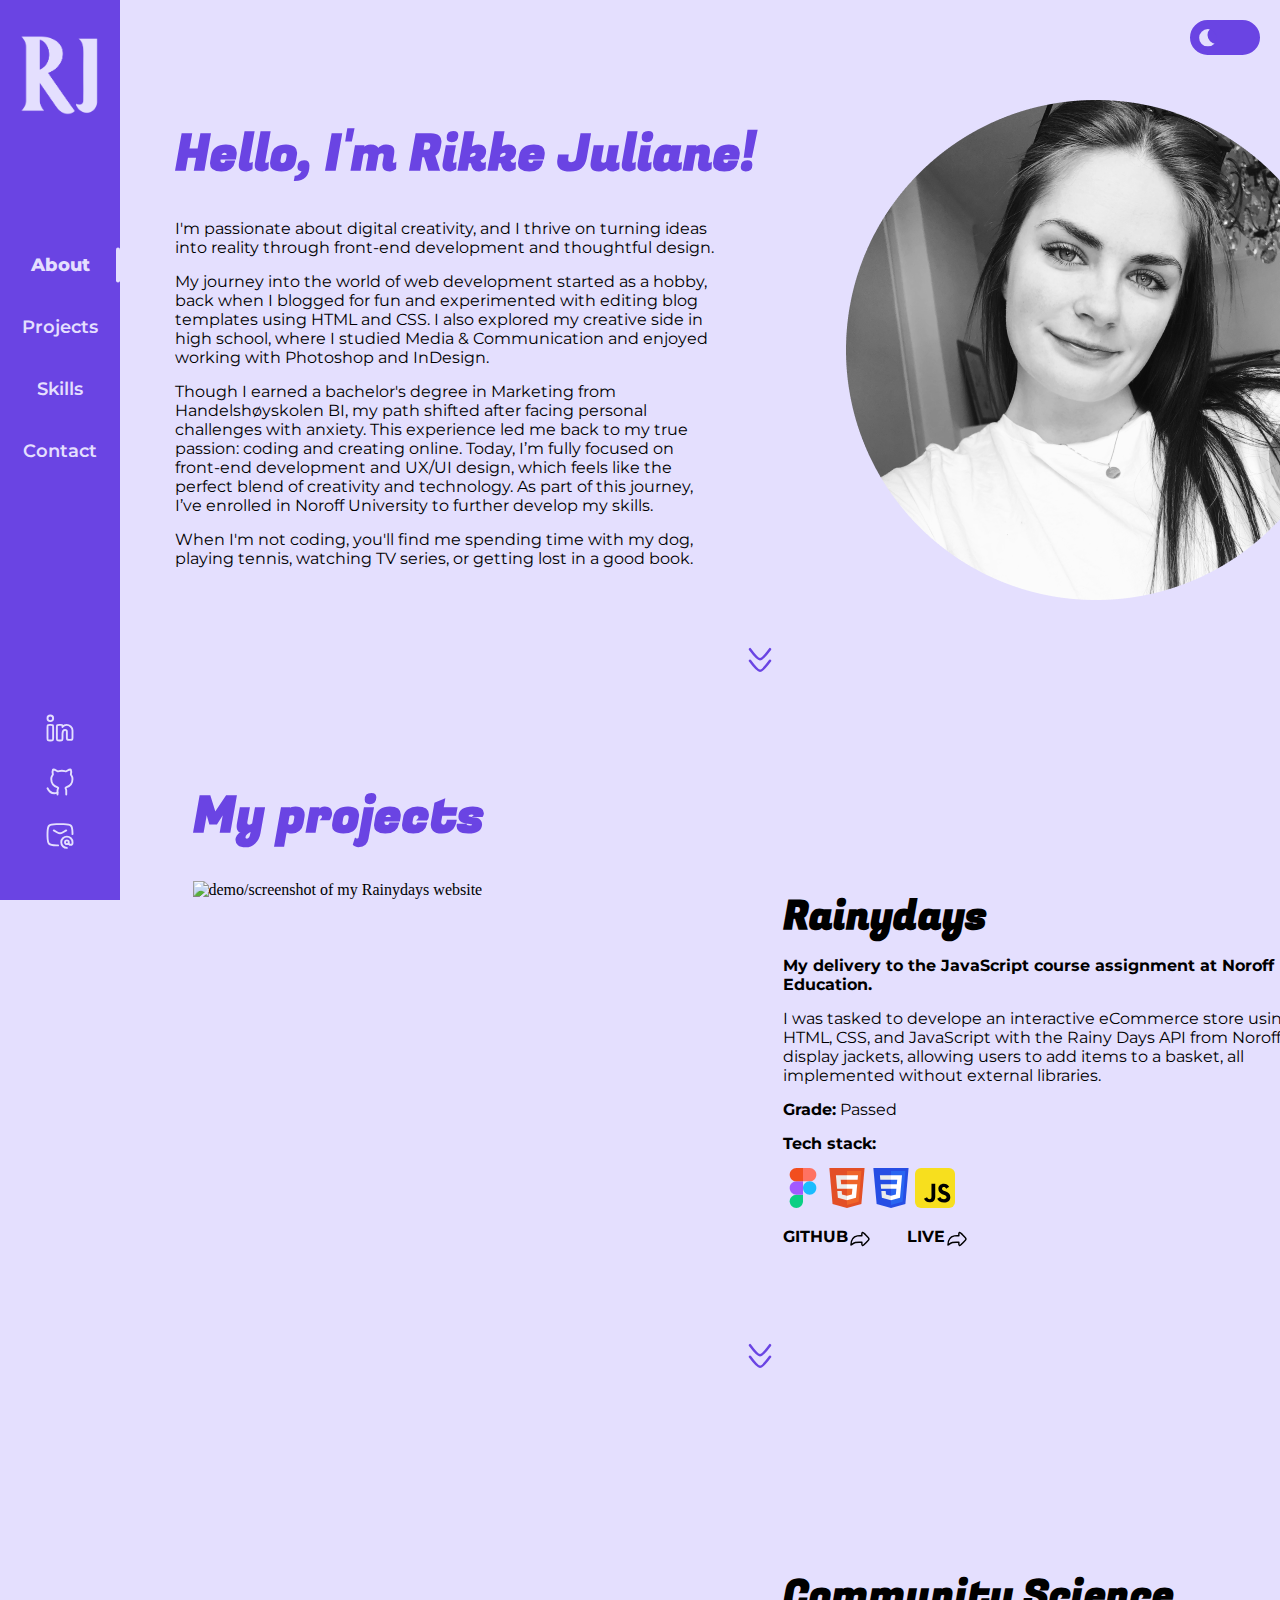
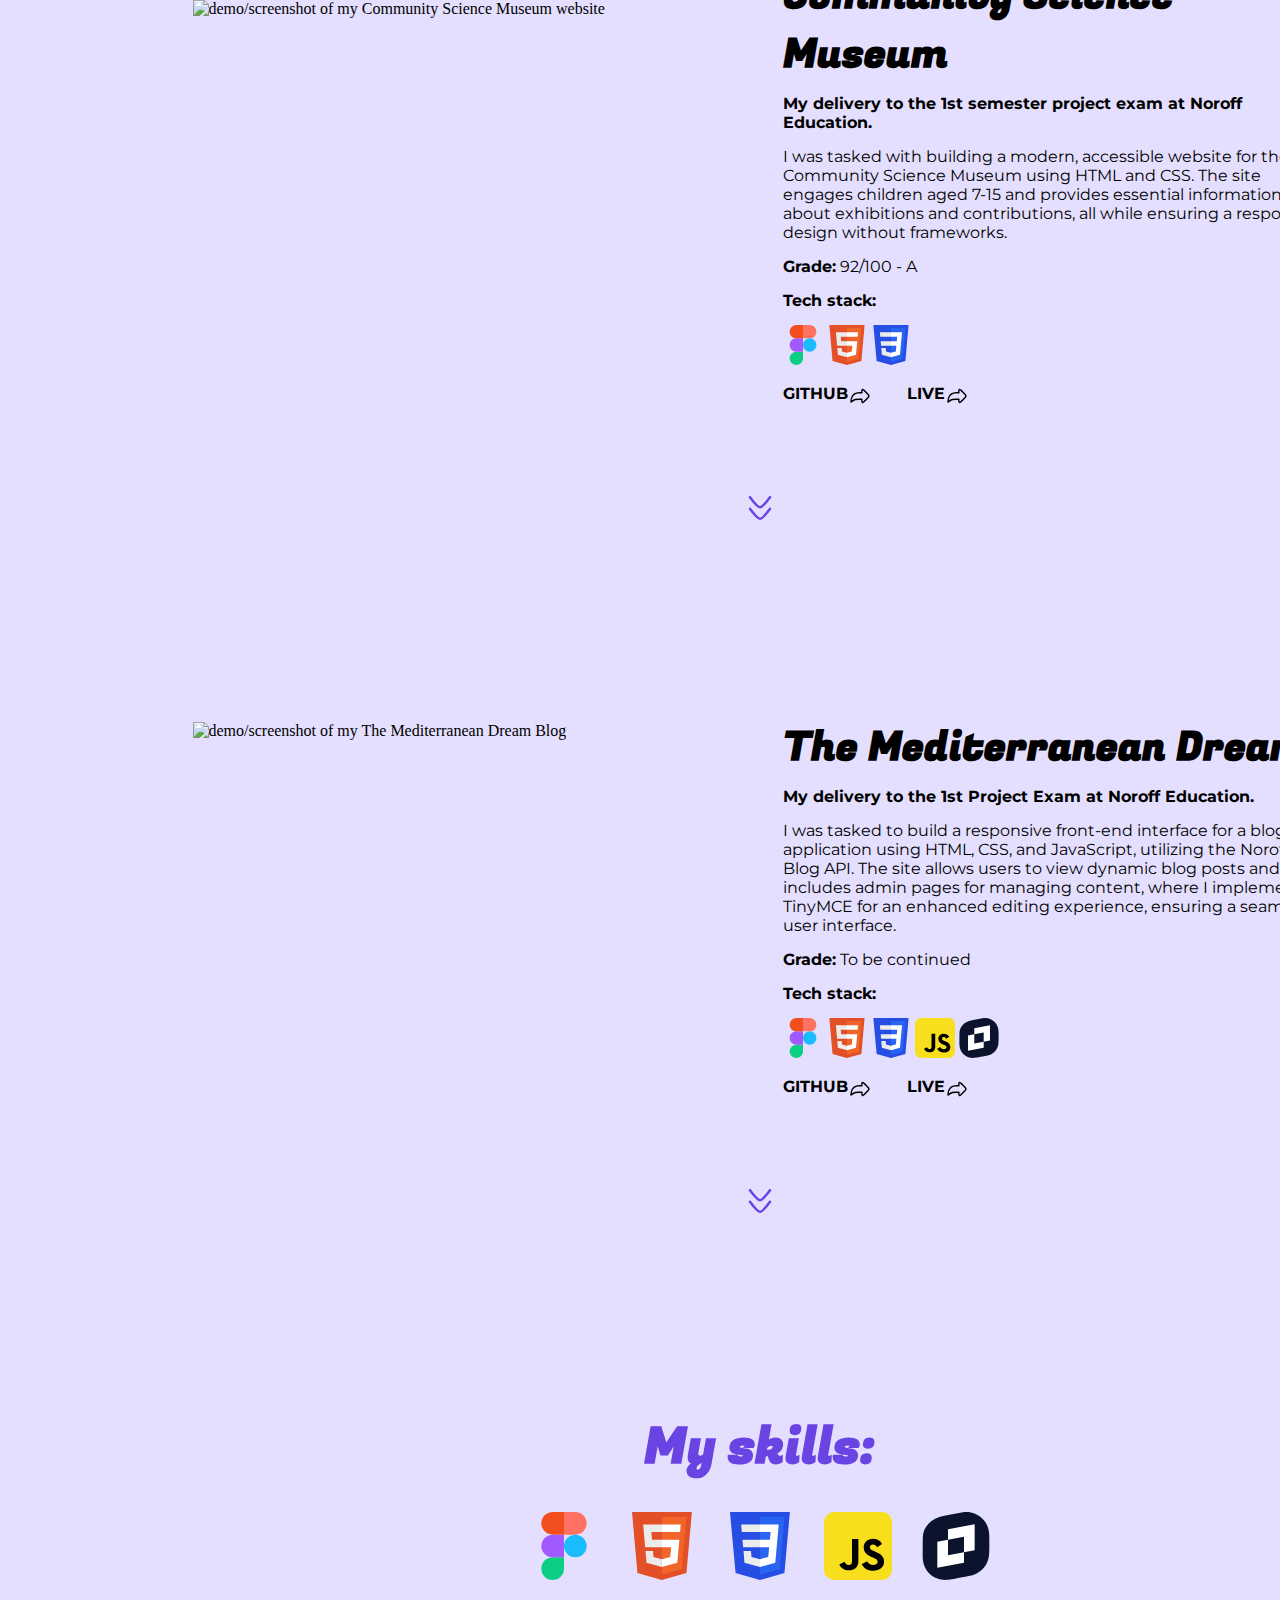
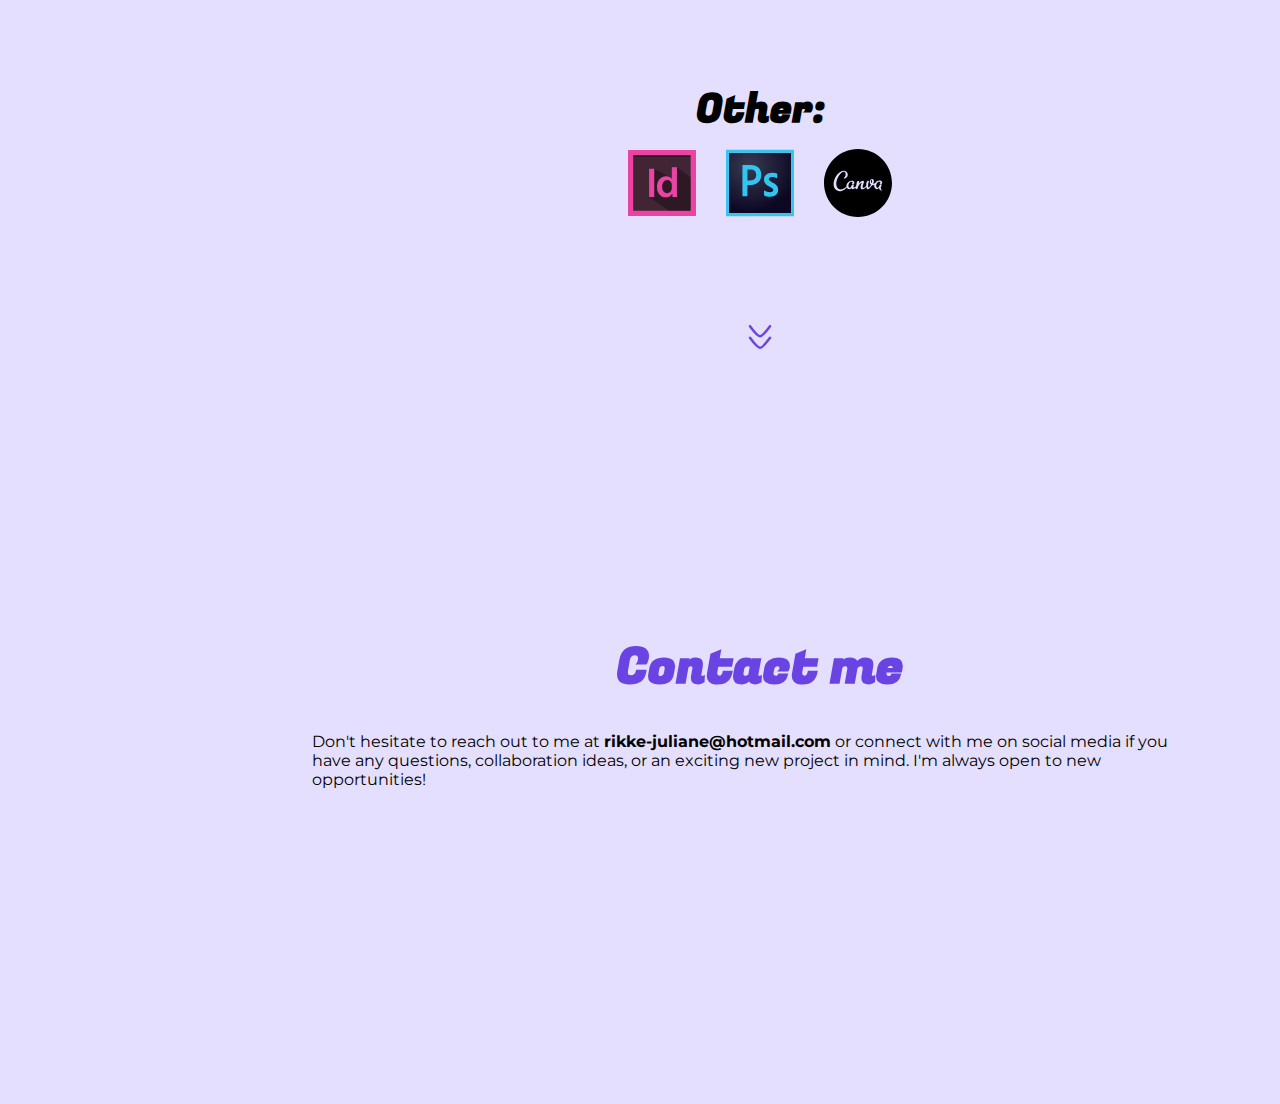
==== commit 50019a6f: "first commit" ====
--- a/portfolio.html
+++ b/portfolio.html
@@ -129,7 +129,12 @@
             </div>
             <div id="hamburger-menu">
                 <svg id="hamburger" class="Header__toggle-svg" viewbox="0 0 60 40">
-                    <g stroke="#fff" stroke-width="4" stroke-linecap="round" stroke-linejoin="round">
+                    <g
+                        stroke="#fff"
+                        stroke-width="4"
+                        stroke-linecap="round"
+                        stroke-linejoin="round"
+                    >
                         <path id="top-line" d="M10,10 L50,10 Z"></path>
                         <path id="middle-line" d="M10,20 L50,20 Z"></path>
                         <path id="bottom-line" d="M10,30 L50,30 Z"></path>
@@ -502,7 +507,6 @@
                     ></dotlottie-player>
                 </section>
             </div>
-        </div>
-    </main>
-</body>
+        </main>
+    </body>
 </html>
--- a/css/styles.css
+++ b/css/styles.css
@@ -178,21 +178,23 @@
   flex-direction: column;
   justify-content: center;
   padding-top: 100px;
+  width: 100%;
+  max-width: 1300px;
 }
 
 /* About section */
 .about-wrapper {
-   display: flex;
+  display: flex;
   flex-direction: column;
   margin: 0 auto;
-  padding: 0 80px;
+  /* padding: 0 80px; */
 }
 
 .about {
   display: flex;
   justify-content: space-between; /* Ensure the text and image are spread across the width */
   align-items: center;
-  gap: 50px;
+  gap: 90px;
 }
 
 h3 {
@@ -232,7 +234,7 @@
   display: flex;
   flex-direction: column;
   margin: 0 auto;
-  padding: 0 80px;
+  /* padding: 0 80px; */
 }
 
 .rainydays-wrapper,
@@ -256,7 +258,7 @@
 .rainydays-img,
 .csm-img,
 .tmd-img {
-  width: 550px;
+  width: 540px;
   height: 385px;
   overflow: auto;
 }
@@ -271,7 +273,7 @@
 .rainydays-text,
 .cms-text,
 .tmd-text {
-  width: 550px;
+  width: 545px;
 }
 
 h4 {
@@ -346,7 +348,7 @@
 }
 
 .contact p {
-  width: 646px;
+ width: 70%;
 }
 
 .contact a[href^="mailto:"] {
@@ -383,70 +385,167 @@
 /* MEDIA QUERIES */
 /* mobile to small tablet */
 @media screen and (min-width: 360px) and (max-width: 600px) {
-  h1 {
-    font-size: 55px;
-  }
-
-  h2 {
-    font-size: 20px;
-  }
-
-  .navbar {
-    transform: translateX(-100%); /* Hide the navbar off the screen */
-    transition: transform 0.3s ease;
-  }
-
-  #hamburger-menu {
-    position: fixed;
-        top: 40px;
-        left: 25px;
-        z-index: 10;
-        display: block;
-        cursor: pointer;
-  }
-
-  .navbar.active {
-    transform: translateX(0); /* Bring the navbar back on screen when active */
-  }
-
-  .logo {
-    position: relative;
-    top: 80px; /* Move the logo down when the navbar is shown */
-    transition: top 0.3s ease;
-  }
-
-  #hamburger-menu.active + .navbar .logo {
-    top: 20px; /* Reset the logo to its original position when the navbar is hidden */
-  }
-
-  /* Adjust hamburger icon size */
-  #hamburger {
-    width: 70px;
-    height: 50px;
-  }
-
-  
-}
-
-/* tablet and small laptops */
-@media screen and (min-width: 601px) and (max-width: 900px) {
-  h1 {
-    font-size: 98px;
-  }
-
-  h2 {
-    font-size: 25px;
+  .main {
+    margin-left: 0px;
+    width: 90%;
+    margin: 0 auto;
+  }
+
+  h3 {
+    font-size: 40px;
+  }
+
+
+  .about {
+    flex-wrap: wrap-reverse;
+    justify-content: center;
+    align-items: center;
+    gap: 30px;
+    margin: 0 auto;
+    padding: 0 80px;
+  }
+
+  .about p {
+    width: 85%;
+  }
+
+  .profile-picture {
+    height: 400px;
+    height: 400px;
+  }
+
+  .projects-wrapper h3 {
+    display: flex;
+    justify-content: center;
   }
 
   .rainydays,
   .csm,
   .tmd {
     flex-wrap: wrap-reverse;
-  }
-}
-/* laptop to larger desktops */
-@media screen and (min-width: 901px) and (max-width: 1440px) {
-}
-/* larger monitors */
-@media screen and (min-width: 1441px) {
-}
+    gap: 30px;
+    width: 85%;
+  }
+
+  .rainydays-img,
+  .csm-img,
+  .tmd-img {
+    margin: 0 auto;
+  }
+
+ .contact p {
+  width: 100%;
+ }
+
+ .contact, .skills {
+  margin-left: 100px;
+  gap: 10px;
+  width: 100%;
+ }
+
+  .navbar {
+    transform: translateX(-100%); /* Hide the navbar off the screen */
+    transition: transform 0.3s ease;
+  }
+
+  #hamburger-menu {
+    position: fixed;
+    top: 20px;
+    left: 30px;
+    z-index: 10;
+    display: block;
+    cursor: pointer;
+    background-color: #6a44e3;
+  }
+
+  .navbar.active {
+    transform: translateX(0); /* Bring the navbar back on screen when active */
+  }
+
+  .logo {
+    position: relative;
+    top: 50px; /* Move the logo down when the navbar is shown */
+    transition: top 0.3s ease;
+  }
+
+  .nav-links {
+    padding-top: 70px;
+  }
+
+  .nav-links a{
+    padding: 15px 0;
+  }
+
+  .nav-links a.active::before {
+    
+    height: 25px; /* Adjust the height to match the height of the link */
+   
+  }
+
+  #hamburger-menu.active + .navbar .logo {
+    top: 20px; /* Reset the logo to its original position when the navbar is hidden */
+  }
+
+/* Base size of the hamburger */
+#hamburger {
+  width: 50px;
+  height: 50px;
+  cursor: pointer;
+  display: flex;
+  justify-content: center;
+  align-items: center;
+}
+
+/* Styling for the lines */
+#top-line,
+#bottom-line,
+#middle-line {
+  stroke: #fff;
+  stroke-width: 4;
+  stroke-linecap: round;
+  transition: transform 0.4s ease, opacity 0.4s ease;
+  transform-origin: center;
+}
+
+/* Middle line is visible initially */
+#middle-line {
+  opacity: 1;
+}
+
+/* When the hamburger is in 'X' mode */
+.hamburger-active #top-line {
+  transform: rotate(45deg) translate(5px, 5px); /* Move down and rotate to form the top of the X */
+}
+
+.hamburger-active #bottom-line {
+  transform: rotate(-45deg) translate(5px, -5px); /* Move up and rotate to form the bottom of the X */
+}
+
+.hamburger-active #middle-line {
+  opacity: 0; /* Hide the middle line */
+}
+
+
+}
+
+/* tablet and small laptops */
+@media screen and (min-width: 601px) and (max-width: 1150px) {
+  .about {
+    flex-wrap: wrap-reverse;
+    justify-content: center;
+    gap: 20px;
+    width: 99%;
+  }
+
+  .projects-wrapper h3 {
+    display: flex;
+    justify-content: center;
+  }
+
+  .rainydays,
+  .csm,
+  .tmd {
+    flex-wrap: wrap-reverse;
+    width: 90%;
+  }
+}
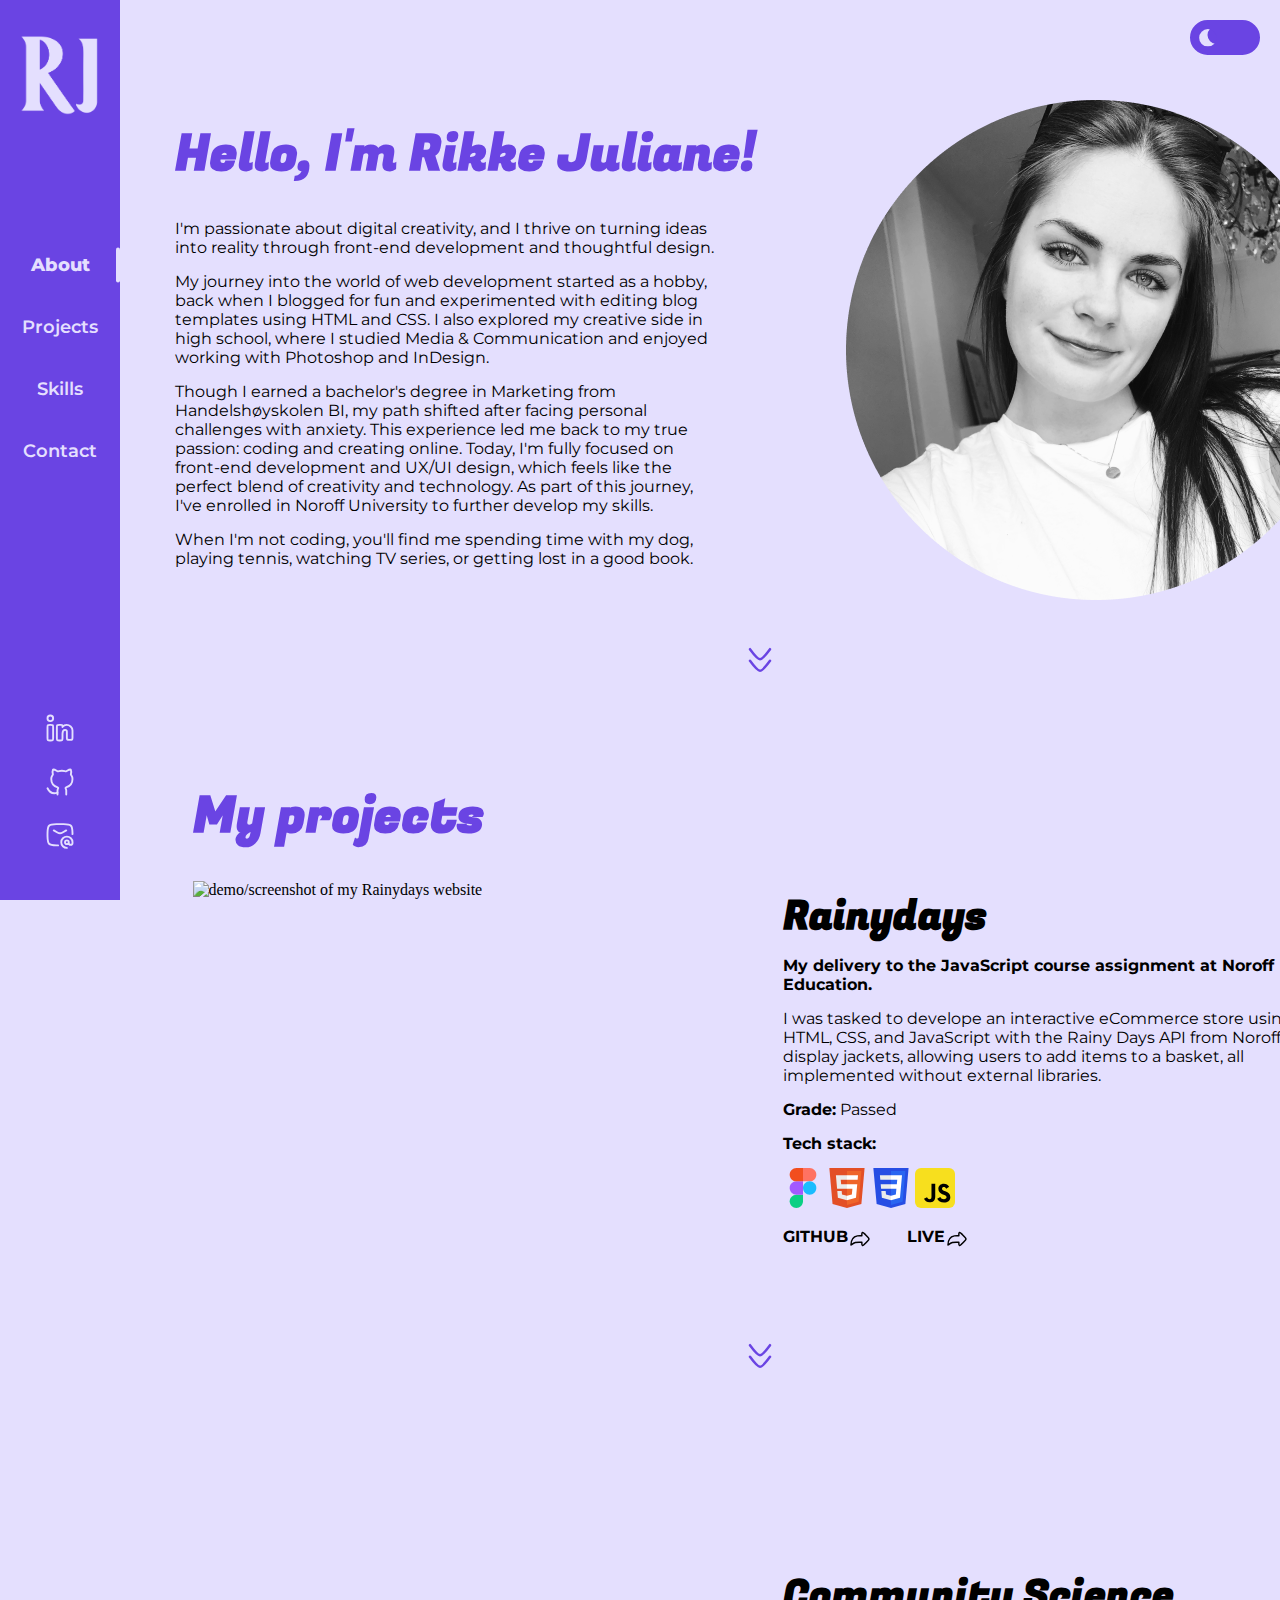
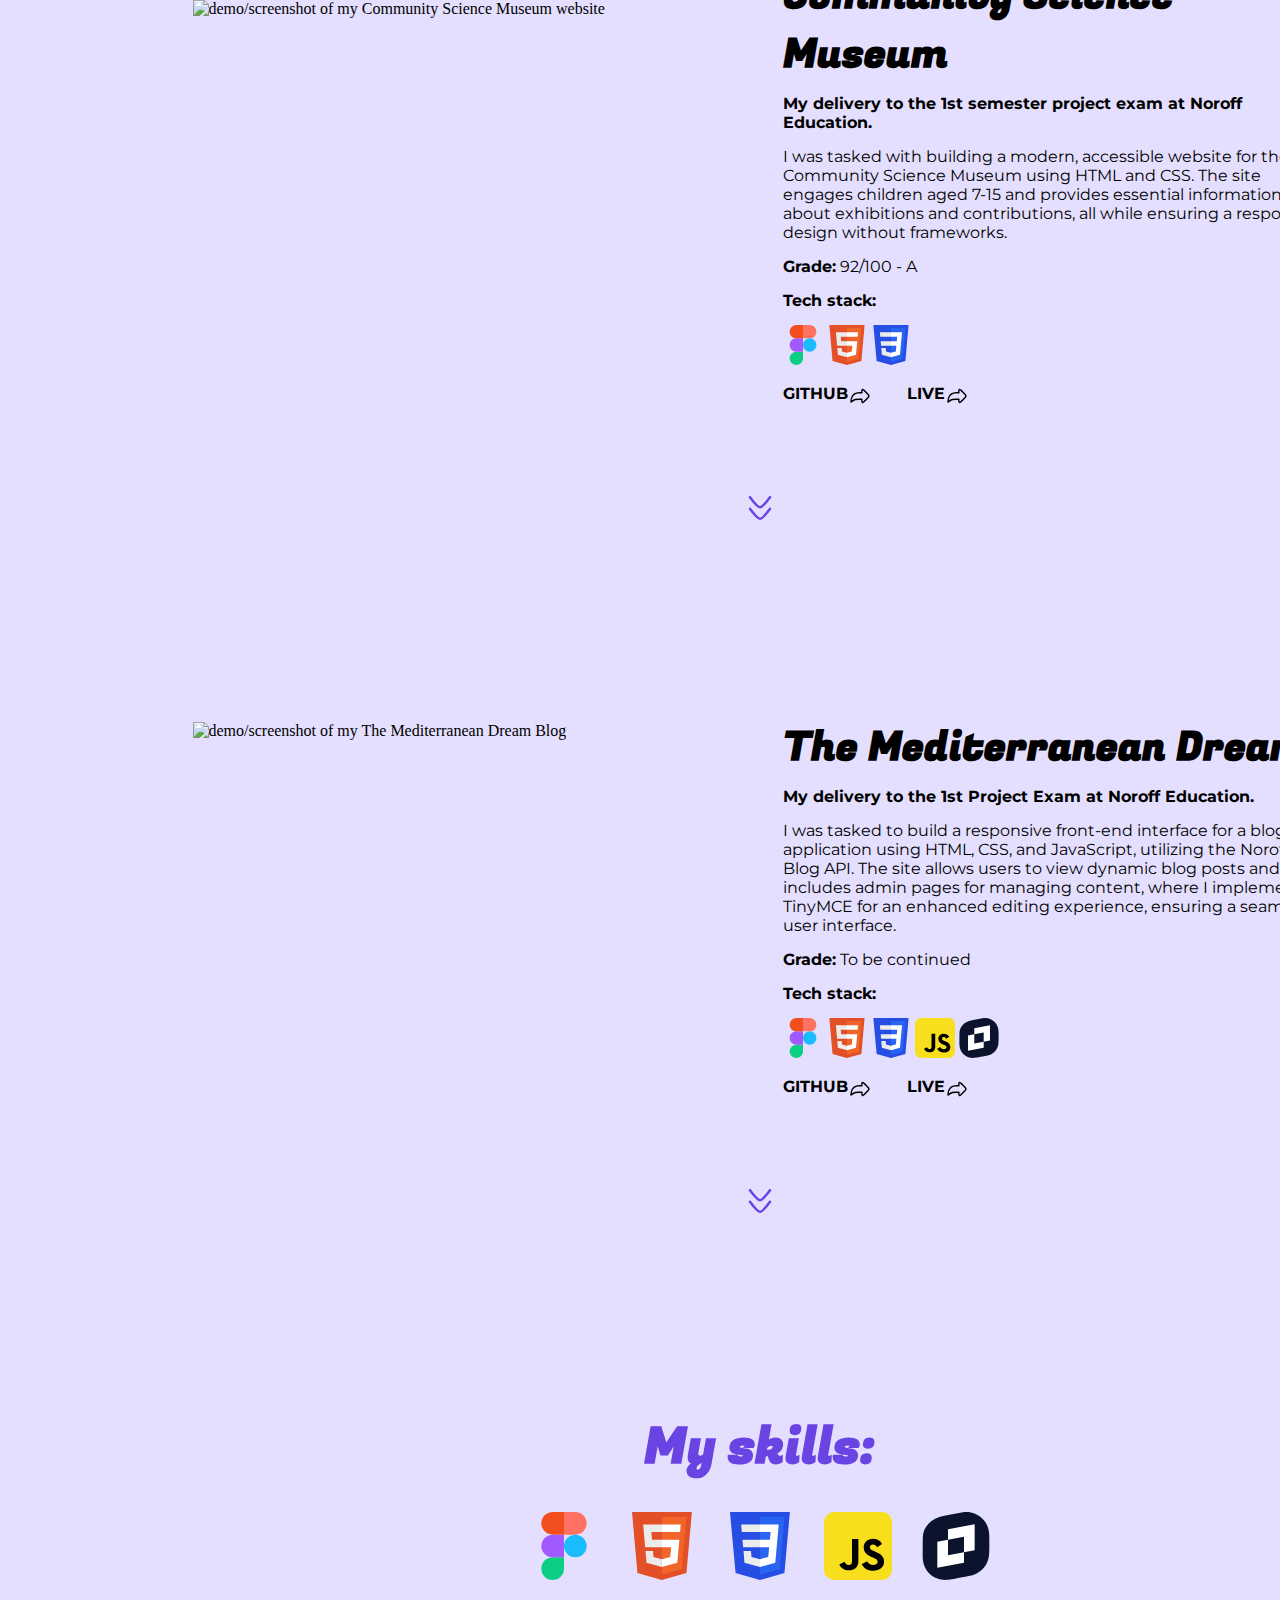
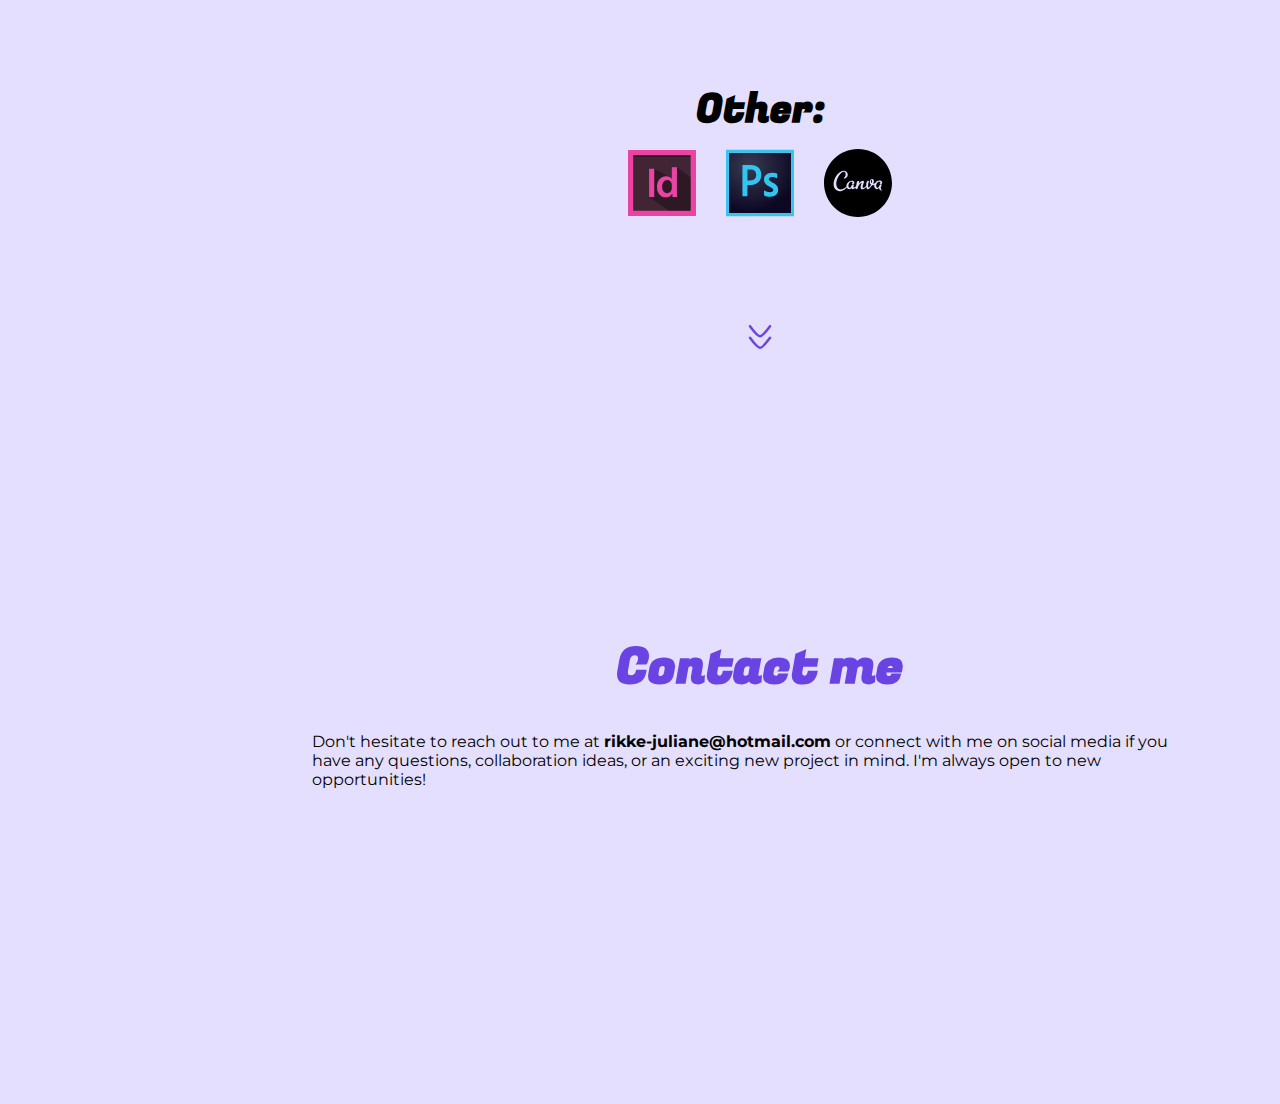
==== commit 7c29fa37: "first commit" ====
--- a/portfolio.html
+++ b/portfolio.html
@@ -1,111 +1,122 @@
 <!DOCTYPE html>
 <html lang="en">
-    <head>
-        <meta charset="UTF-8">
-        <meta name="viewport" content="width=device-width, initial-scale=1.0">
-        <title>Rikke Juliane's Portfolio</title>
-        <meta name="description" content="Rikke Juliane's Portfolio">
-        <link rel="icon" type="image/x-icon" href="/assets/favicon.ico">
-        <link rel="stylesheet" href="./css/styles.css">
-        <script type="module" src="./js/portfolio.mjs"></script>
-        <script src="https://unpkg.com/@dotlottie/player-component@latest/dist/dotlottie-player.mjs" type="module"></script>
-    </head>
-    <body class="dark-mode">
-        <header>
-            <!-- From Uiverse.io by Madflows -->
-            <div class="toggle-wrapper">
-                <div class="toggle-switch">
-                    <label class="switch-label">
-                        <input type="checkbox" class="checkbox">
-                        <span class="slider"></span>
-                    </label>
-                </div>
-            </div>
-        </header>
-        <main>
-            <div class="navbar">
-                <a href="index.html">
-                    <img class="logo" src="/assets/logo-light.png" alt="Logo">
-                </a>
-                <nav class="nav-links">
-                    <ul>
-                        <li>
-                            <a href="#about" class="scroll-link">About</a>
-                        </li>
-                        <li>
-                            <a href="#projects" class="scroll-link">Projects</a>
-                        </li>
-                        <li>
-                            <a href="#skills" class="scroll-link">Skills</a>
-                        </li>
-                        <li>
-                            <a href="#contact" class="scroll-link">Contact</a>
-                        </li>
-                    </ul>
-                </nav>
-                <div class="sliding-stroke"></div>
-                <div class="contact-icons">
-                    <a href="https://www.linkedin.com/in/rikkejuliane/" target="_blank">
-                        <svg
-                            xmlns="http://www.w3.org/2000/svg"
-                            width="30"
-                            height="30"
-                            viewBox="0 0 24 24"
-                        >
-                            <path
-                                fill="none"
-                                stroke="var(--bg-color)"
-                                stroke-linecap="round"
-                                stroke-linejoin="round"
-                                stroke-width="1.5"
-                                d="M4.5 9.5H4c-.943 0-1.414 0-1.707.293S2 10.557 2 11.5V20c0 .943 0 1.414.293 1.707S3.057 22 4 22h.5c.943 0 1.414 0 1.707-.293S6.5 20.943 6.5 20v-8.5c0-.943 0-1.414-.293-1.707S5.443 9.5 4.5 9.5m2-5.25a2.25 2.25 0 1 1-4.5 0a2.25 2.25 0 0 1 4.5 0m5.826 5.25H11.5c-.943 0-1.414 0-1.707.293S9.5 10.557 9.5 11.5V20c0 .943 0 1.414.293 1.707S10.557 22 11.5 22h.5c.943 0 1.414 0 1.707-.293S14 20.943 14 20v-3.5c0-1.657.528-3 2.088-3c.78 0 1.412.672 1.412 1.5v4.5c0 .943 0 1.414.293 1.707s.764.293 1.707.293h.499c.942 0 1.414 0 1.707-.293c.292-.293.293-.764.293-1.706L22 14c0-2.486-2.364-4.5-4.703-4.5c-1.332 0-2.52.652-3.297 1.673c0-.63 0-.945-.137-1.179a1 1 0 0 0-.358-.358c-.234-.137-.549-.137-1.179-.137"
-                                color="black"
-                            />
-                        </svg>
-                    </a>
-                    <a href="https://github.com/rikkejuliane" target="_blank">
-                        <svg
-                            xmlns="http://www.w3.org/2000/svg"
-                            width="30"
-                            height="30"
-                            viewBox="0 0 24 24"
-                        >
-                            <g
-                                fill="none"
-                                stroke="var(--bg-color)"
-                                stroke-linecap="round"
-                                stroke-linejoin="round"
-                                stroke-width="1.5"
-                                color="black"
-                            >
-                                <path d="M10 20.568c-3.429 1.157-6.286 0-8-3.568"/>
-                                <path d="M10 22v-3.242c0-.598.184-1.118.48-1.588c.204-.322.064-.78-.303-.88C7.134 15.452 5 14.107 5 9.645c0-1.16.38-2.25 1.048-3.2c.166-.236.25-.354.27-.46c.02-.108-.015-.247-.085-.527c-.283-1.136-.264-2.343.16-3.43c0 0 .877-.287 2.874.96c.456.285.684.428.885.46s.469-.035 1.005-.169A9.5 9.5 0 0 1 13.5 3a9.6 9.6 0 0 1 2.343.28c.536.134.805.2 1.006.169c.2-.032.428-.175.884-.46c1.997-1.247 2.874-.96 2.874-.96c.424 1.087.443 2.294.16 3.43c-.07.28-.104.42-.084.526s.103.225.269.461c.668.95 1.048 2.04 1.048 3.2c0 4.462-2.134 5.807-5.177 6.643c-.367.101-.507.559-.303.88c.296.47.48.99.48 1.589V22"/>
-                            </g>
-                        </svg>
-                    </a>
-                    <a href="mailto:rikke-juliane@hotmail.com" target="_blank">
-                        <svg
-                            xmlns="http://www.w3.org/2000/svg"
-                            width="30"
-                            height="30"
-                            viewBox="0 0 24 24"
-                        >
-                            <g
-                                fill="none"
-                                stroke="var(--bg-color)"
-                                stroke-linecap="round"
-                                stroke-linejoin="round"
-                                stroke-width="1.5"
-                                color="black"
-                            >
-                                <path d="m7 7.5l2.942 1.74c1.715 1.014 2.4 1.014 4.116 0L17 7.5"/>
-                                <path d="M10.5 19.5a116 116 0 0 1-1.401-.027c-3.149-.079-4.723-.118-5.854-1.255c-1.131-1.136-1.164-2.67-1.23-5.737a69 69 0 0 1 0-2.953c.066-3.067.099-4.6 1.23-5.737C4.376 2.655 5.95 2.616 9.099 2.537a115 115 0 0 1 5.802 0c3.149.079 4.723.118 5.854 1.254s1.164 2.67 1.23 5.737c.009.455.014.668.015.972"/>
-                                <path d="M19 17a1.5 1.5 0 1 1-3 0a1.5 1.5 0 0 1 3 0m0 0v.5a1.5 1.5 0 0 0 3 0V17a4.5 4.5 0 1 0-4.5 4.5"/>
-                            </g>
-                        </svg>
-                    </a>
-                    <!--- OPPDATER CV -->
-                    <!-- <a href="#">
+  <head>
+    <meta charset="UTF-8" />
+    <meta name="viewport" content="width=device-width, initial-scale=1.0" />
+    <title>Rikke Juliane's Portfolio</title>
+    <meta name="description" content="Rikke Juliane's Portfolio" />
+    <link rel="icon" type="image/x-icon" href="/assets/favicon.ico" />
+    <link rel="stylesheet" href="./css/styles.css" />
+    <script type="module" src="./js/portfolio.mjs"></script>
+    <script
+      src="https://unpkg.com/@dotlottie/player-component@latest/dist/dotlottie-player.mjs"
+      type="module"
+    ></script>
+  </head>
+  <body class="dark-mode">
+    <header>
+      <!-- From Uiverse.io by Madflows -->
+      <div class="toggle-wrapper">
+        <div class="toggle-switch">
+          <label class="switch-label">
+            <input type="checkbox" class="checkbox" />
+            <span class="slider"></span>
+          </label>
+        </div>
+      </div>
+    </header>
+    <main>
+      <div class="navbar">
+        <a href="index.html">
+          <img class="logo" src="/assets/logo-light.png" alt="Logo" />
+        </a>
+        <nav class="nav-links">
+          <ul>
+            <li>
+              <a href="#about" class="scroll-link">About</a>
+            </li>
+            <li>
+              <a href="#projects" class="scroll-link">Projects</a>
+            </li>
+            <li>
+              <a href="#skills" class="scroll-link">Skills</a>
+            </li>
+            <li>
+              <a href="#contact" class="scroll-link">Contact</a>
+            </li>
+          </ul>
+        </nav>
+        <div class="sliding-stroke"></div>
+        <div class="contact-icons">
+          <a href="https://www.linkedin.com/in/rikkejuliane/" target="_blank">
+            <svg
+              xmlns="http://www.w3.org/2000/svg"
+              width="30"
+              height="30"
+              viewBox="0 0 24 24"
+            >
+              <path
+                fill="none"
+                stroke="var(--bg-color)"
+                stroke-linecap="round"
+                stroke-linejoin="round"
+                stroke-width="1.5"
+                d="M4.5 9.5H4c-.943 0-1.414 0-1.707.293S2 10.557 2 11.5V20c0 .943 0 1.414.293 1.707S3.057 22 4 22h.5c.943 0 1.414 0 1.707-.293S6.5 20.943 6.5 20v-8.5c0-.943 0-1.414-.293-1.707S5.443 9.5 4.5 9.5m2-5.25a2.25 2.25 0 1 1-4.5 0a2.25 2.25 0 0 1 4.5 0m5.826 5.25H11.5c-.943 0-1.414 0-1.707.293S9.5 10.557 9.5 11.5V20c0 .943 0 1.414.293 1.707S10.557 22 11.5 22h.5c.943 0 1.414 0 1.707-.293S14 20.943 14 20v-3.5c0-1.657.528-3 2.088-3c.78 0 1.412.672 1.412 1.5v4.5c0 .943 0 1.414.293 1.707s.764.293 1.707.293h.499c.942 0 1.414 0 1.707-.293c.292-.293.293-.764.293-1.706L22 14c0-2.486-2.364-4.5-4.703-4.5c-1.332 0-2.52.652-3.297 1.673c0-.63 0-.945-.137-1.179a1 1 0 0 0-.358-.358c-.234-.137-.549-.137-1.179-.137"
+                color="black"
+              />
+            </svg>
+          </a>
+          <a href="https://github.com/rikkejuliane" target="_blank">
+            <svg
+              xmlns="http://www.w3.org/2000/svg"
+              width="30"
+              height="30"
+              viewBox="0 0 24 24"
+            >
+              <g
+                fill="none"
+                stroke="var(--bg-color)"
+                stroke-linecap="round"
+                stroke-linejoin="round"
+                stroke-width="1.5"
+                color="black"
+              >
+                <path d="M10 20.568c-3.429 1.157-6.286 0-8-3.568" />
+                <path
+                  d="M10 22v-3.242c0-.598.184-1.118.48-1.588c.204-.322.064-.78-.303-.88C7.134 15.452 5 14.107 5 9.645c0-1.16.38-2.25 1.048-3.2c.166-.236.25-.354.27-.46c.02-.108-.015-.247-.085-.527c-.283-1.136-.264-2.343.16-3.43c0 0 .877-.287 2.874.96c.456.285.684.428.885.46s.469-.035 1.005-.169A9.5 9.5 0 0 1 13.5 3a9.6 9.6 0 0 1 2.343.28c.536.134.805.2 1.006.169c.2-.032.428-.175.884-.46c1.997-1.247 2.874-.96 2.874-.96c.424 1.087.443 2.294.16 3.43c-.07.28-.104.42-.084.526s.103.225.269.461c.668.95 1.048 2.04 1.048 3.2c0 4.462-2.134 5.807-5.177 6.643c-.367.101-.507.559-.303.88c.296.47.48.99.48 1.589V22"
+                />
+              </g>
+            </svg>
+          </a>
+          <a href="mailto:rikke-juliane@hotmail.com" target="_blank">
+            <svg
+              xmlns="http://www.w3.org/2000/svg"
+              width="30"
+              height="30"
+              viewBox="0 0 24 24"
+            >
+              <g
+                fill="none"
+                stroke="var(--bg-color)"
+                stroke-linecap="round"
+                stroke-linejoin="round"
+                stroke-width="1.5"
+                color="black"
+              >
+                <path
+                  d="m7 7.5l2.942 1.74c1.715 1.014 2.4 1.014 4.116 0L17 7.5"
+                />
+                <path
+                  d="M10.5 19.5a116 116 0 0 1-1.401-.027c-3.149-.079-4.723-.118-5.854-1.255c-1.131-1.136-1.164-2.67-1.23-5.737a69 69 0 0 1 0-2.953c.066-3.067.099-4.6 1.23-5.737C4.376 2.655 5.95 2.616 9.099 2.537a115 115 0 0 1 5.802 0c3.149.079 4.723.118 5.854 1.254s1.164 2.67 1.23 5.737c.009.455.014.668.015.972"
+                />
+                <path
+                  d="M19 17a1.5 1.5 0 1 1-3 0a1.5 1.5 0 0 1 3 0m0 0v.5a1.5 1.5 0 0 0 3 0V17a4.5 4.5 0 1 0-4.5 4.5"
+                />
+              </g>
+            </svg>
+          </a>
+          <!--- OPPDATER CV -->
+          <!-- <a href="#">
                         <svg
                             xmlns="http://www.w3.org/2000/svg"
                             width="30"
@@ -125,388 +136,494 @@
                             </g>
                         </svg>
                     </a> -->
+        </div>
+      </div>
+      <div id="hamburger-menu">
+        <svg id="hamburger" class="Header__toggle-svg" viewbox="0 0 60 40">
+          <g
+            stroke="#fff"
+            stroke-width="4"
+            stroke-linecap="round"
+            stroke-linejoin="round"
+          >
+            <path id="top-line" d="M10,10 L50,10 Z"></path>
+            <path id="middle-line" d="M10,20 L50,20 Z"></path>
+            <path id="bottom-line" d="M10,30 L50,30 Z"></path>
+          </g>
+        </svg>
+      </div>
+      <div class="main">
+        <section class="about-wrapper" id="about">
+          <div class="about">
+            <div>
+              <h3>Hello, I'm Rikke Juliane!</h3>
+              <p class="p-about">
+                I'm passionate about digital creativity, and I thrive on turning
+                ideas into reality through front-end development and thoughtful
+                design.
+              </p>
+              <p class="p-about">
+                My journey into the world of web development started as a hobby,
+                back when I blogged for fun and experimented with editing blog
+                templates using HTML and CSS. I also explored my creative side
+                in high school, where I studied Media & Communication and
+                enjoyed working with Photoshop and InDesign.
+              </p>
+              <p class="p-about">
+                Though I earned a bachelor's degree in Marketing from
+                Handelshøyskolen BI, my path shifted after facing personal
+                challenges with anxiety. This experience led me back to my true
+                passion: coding and creating online. Today, I'm fully focused on
+                front-end development and UX/UI design, which feels like the
+                perfect blend of creativity and technology. As part of this
+                journey, I've enrolled in Noroff University to further develop
+                my skills.
+              </p>
+              <p class="p-about">
+                When I'm not coding, you'll find me spending time with my dog,
+                playing tennis, watching TV series, or getting lost in a good
+                book.
+              </p>
+            </div>
+            <img
+              class="profile-picture"
+              src="/assets/AE7DC703-E36F-4ACC-82A1-827491B905DF_VSCO.png"
+              alt="Black and White image of Rikke Juliane with brown hair and a white t-shirt."
+            />
+          </div>
+          <a href="#projects" class="scroll-link">
+            <svg
+              id="arrow-about"
+              xmlns="http://www.w3.org/2000/svg"
+              width="40"
+              height="40"
+              viewBox="0 0 24 24"
+            >
+              <path
+                fill="none"
+                stroke="var(--primary-color)"
+                stroke-linecap="round"
+                stroke-linejoin="round"
+                stroke-width="1.5"
+                d="M18 12.5s-4.419 6-6 6s-6-6-6-6m12-7s-4.419 6-6 6s-6-6-6-6"
+              />
+            </svg>
+          </a>
+        </section>
+        <section class="projects-wrapper" id="projects">
+          <h3>My projects</h3>
+          <div class="rainydays-wrapper">
+            <div class="rainydays">
+              <div class="rainydays-img">
+                <img
+                  src="/assets/rikkejuliane.github.io_rainydays-js_ (1).png"
+                  alt="demo/screenshot of my Rainydays website"
+                />
+              </div>
+              <div class="rainydays-text">
+                <h4>Rainydays</h4>
+                <p>
+                  <strong>
+                    My delivery to the JavaScript course assignment at Noroff
+                    Education.
+                  </strong>
+                </p>
+                <p>
+                  I was tasked to develope an interactive eCommerce store using
+                  HTML, CSS, and JavaScript with the Rainy Days API from Noroff
+                  to display jackets, allowing users to add items to a basket,
+                  all implemented without external libraries.
+                </p>
+                <p>
+                  <strong>Grade:</strong>
+                  Passed
+                </p>
+                <p>
+                  <strong>Tech stack:</strong>
+                </p>
+                <div class="tech-icons">
+                  <img
+                    src="/assets/figma-1-logo-svgrepo-com.svg"
+                    alt="Figma logo"
+                  />
+                  <img src="/assets/html5-svgrepo-com.svg" alt="HTML logo" />
+                  <img src="/assets/css3-svgrepo-com.svg" alt="CSS logo" />
+                  <img
+                    src="/assets/javascript-svgrepo-com.svg"
+                    alt="JavaScript logo"
+                  />
                 </div>
-            </div>
-            <div id="hamburger-menu">
-                <svg id="hamburger" class="Header__toggle-svg" viewbox="0 0 60 40">
-                    <g
-                        stroke="#fff"
-                        stroke-width="4"
+                <div class="repo-live-links">
+                  <a
+                    href="https://github.com/rikkejuliane/rainydays-js.git"
+                    target="_blank"
+                  >
+                    <p>
+                      <strong>GITHUB</strong>
+                    </p>
+                    <svg
+                      xmlns="http://www.w3.org/2000/svg"
+                      width="24"
+                      height="24"
+                      viewBox="0 0 24 24"
+                    >
+                      <path
+                        fill="none"
+                        stroke="var(--text-color)"
                         stroke-linecap="round"
                         stroke-linejoin="round"
+                        stroke-width="1.5"
+                        d="M19.192 9.441L17.227 7.47c-1.417-1.421-1.972-2.185-2.738-1.915c-.957.337-.642 2.463-.642 3.18c-1.486 0-3.032-.131-4.497.144C4.513 9.787 3 13.715 3 18c1.37-.97 2.737-2.003 4.382-2.452c2.054-.562 4.348-.294 6.465-.294c0 .718-.314 2.844.642 3.181c.868.306 1.321-.494 2.738-1.915l1.965-1.972C20.397 13.338 21 12.733 21 11.995c0-.74-.603-1.344-1.808-2.554"
+                        color="black"
+                      />
+                    </svg>
+                  </a>
+                  <a
+                    href="https://rikkejuliane.github.io/rainydays-js/"
+                    target="_blank"
+                  >
+                    <p>
+                      <strong>LIVE</strong>
+                    </p>
+                    <svg
+                      xmlns="http://www.w3.org/2000/svg"
+                      width="24"
+                      height="24"
+                      viewBox="0 0 24 24"
                     >
-                        <path id="top-line" d="M10,10 L50,10 Z"></path>
-                        <path id="middle-line" d="M10,20 L50,20 Z"></path>
-                        <path id="bottom-line" d="M10,30 L50,30 Z"></path>
-                    </g>
-                </svg>
+                      <path
+                        fill="none"
+                        stroke="var(--text-color)"
+                        stroke-linecap="round"
+                        stroke-linejoin="round"
+                        stroke-width="1.5"
+                        d="M19.192 9.441L17.227 7.47c-1.417-1.421-1.972-2.185-2.738-1.915c-.957.337-.642 2.463-.642 3.18c-1.486 0-3.032-.131-4.497.144C4.513 9.787 3 13.715 3 18c1.37-.97 2.737-2.003 4.382-2.452c2.054-.562 4.348-.294 6.465-.294c0 .718-.314 2.844.642 3.181c.868.306 1.321-.494 2.738-1.915l1.965-1.972C20.397 13.338 21 12.733 21 11.995c0-.74-.603-1.344-1.808-2.554"
+                        color="black"
+                      />
+                    </svg>
+                  </a>
+                </div>
+              </div>
             </div>
-            <div class="main">
-                <section class="about-wrapper" id="about">
-                    <div class="about">
-                        <div>
-                            <h3>Hello, I'm Rikke Juliane!</h3>
-                            <p class="p-about">I'm passionate about digital creativity, and I thrive on turning ideas into reality through front-end development and thoughtful design.</p>
-                            <p class="p-about">My journey into the world of web development started as a hobby, back when I blogged for fun and experimented with editing blog templates using HTML and CSS. I also explored my creative side in high school, where I studied Media & Communication and enjoyed working with Photoshop and InDesign.</p>
-                            <p class="p-about">Though I earned a bachelor's degree in Marketing from Handelshøyskolen BI, my path shifted after facing personal challenges with anxiety. This experience led me back to my true passion: coding and creating online. Today, I’m fully focused on front-end development and UX/UI design, which feels like the perfect blend of creativity and technology. As part of this journey, I’ve enrolled in Noroff University to further develop my skills.</p>
-                            <p class="p-about">When I'm not coding, you'll find me spending time with my dog, playing tennis, watching TV series, or getting lost in a good book.</p>
-                        </div>
-                        <img class="profile-picture" src="/assets/AE7DC703-E36F-4ACC-82A1-827491B905DF_VSCO.png" alt="Black and White image of Rikke Juliane with brown hair and a white t-shirt.">
-                    </div>
-                    <a href="#projects" class="scroll-link">
-                        <svg
-                            id="arrow-about"
-                            xmlns="http://www.w3.org/2000/svg"
-                            width="40"
-                            height="40"
-                            viewBox="0 0 24 24"
-                        >
-                            <path
-                                fill="none"
-                                stroke="var(--primary-color)"
-                                stroke-linecap="round"
-                                stroke-linejoin="round"
-                                stroke-width="1.5"
-                                d="M18 12.5s-4.419 6-6 6s-6-6-6-6m12-7s-4.419 6-6 6s-6-6-6-6"
-                            />
-                        </svg>
-                    </a>
-                </section>
-                <section class="projects-wrapper" id="projects">
-                    <h3>My projects</h3>
-                    <div class="rainydays-wrapper">
-                        <div class="rainydays">
-                            <div class="rainydays-img">
-                                <img src="/assets/rikkejuliane.github.io_rainydays-js_ (1).png" alt="demo/screenshot of my Rainydays website">
-                            </div>
-                            <div class="rainydays-text">
-                                <h4>Rainydays</h4>
-                                <p>
-                                    <strong>My delivery to the JavaScript course assignment at Noroff Education.</strong>
-                                </p>
-                                <p>I was tasked to develope an interactive eCommerce store using HTML, CSS, and JavaScript with the Rainy Days API from Noroff to display jackets, allowing users to add items to a basket, all implemented without external libraries.</p>
-                                <p>
-                                    <strong>Grade:</strong>
-                                    Passed
-                                </p>
-                                <p>
-                                    <strong>Tech stack:</strong>
-                                </p>
-                                <div class="tech-icons">
-                                    <img src="/assets/figma-1-logo-svgrepo-com.svg" alt="Figma logo">
-                                    <img src="/assets/html5-svgrepo-com.svg" alt="HTML logo">
-                                    <img src="/assets/css3-svgrepo-com.svg" alt="CSS logo">
-                                    <img src="/assets/javascript-svgrepo-com.svg" alt="JavaScript logo">
-                                </div>
-                                <div class="repo-live-links">
-                                    <a href="https://github.com/rikkejuliane/rainydays-js.git" target="_blank">
-                                        <p>
-                                            <strong>GITHUB</strong>
-                                        </p>
-                                        <svg
-                                            xmlns="http://www.w3.org/2000/svg"
-                                            width="24"
-                                            height="24"
-                                            viewBox="0 0 24 24"
-                                        >
-                                            <path
-                                                fill="none"
-                                                stroke="var(--text-color)"
-                                                stroke-linecap="round"
-                                                stroke-linejoin="round"
-                                                stroke-width="1.5"
-                                                d="M19.192 9.441L17.227 7.47c-1.417-1.421-1.972-2.185-2.738-1.915c-.957.337-.642 2.463-.642 3.18c-1.486 0-3.032-.131-4.497.144C4.513 9.787 3 13.715 3 18c1.37-.97 2.737-2.003 4.382-2.452c2.054-.562 4.348-.294 6.465-.294c0 .718-.314 2.844.642 3.181c.868.306 1.321-.494 2.738-1.915l1.965-1.972C20.397 13.338 21 12.733 21 11.995c0-.74-.603-1.344-1.808-2.554"
-                                                color="black"
-                                            />
-                                        </svg>
-                                    </a>
-                                    <a href="https://rikkejuliane.github.io/rainydays-js/" target="_blank">
-                                        <p>
-                                            <strong>LIVE</strong>
-                                        </p>
-                                        <svg
-                                            xmlns="http://www.w3.org/2000/svg"
-                                            width="24"
-                                            height="24"
-                                            viewBox="0 0 24 24"
-                                        >
-                                            <path
-                                                fill="none"
-                                                stroke="var(--text-color)"
-                                                stroke-linecap="round"
-                                                stroke-linejoin="round"
-                                                stroke-width="1.5"
-                                                d="M19.192 9.441L17.227 7.47c-1.417-1.421-1.972-2.185-2.738-1.915c-.957.337-.642 2.463-.642 3.18c-1.486 0-3.032-.131-4.497.144C4.513 9.787 3 13.715 3 18c1.37-.97 2.737-2.003 4.382-2.452c2.054-.562 4.348-.294 6.465-.294c0 .718-.314 2.844.642 3.181c.868.306 1.321-.494 2.738-1.915l1.965-1.972C20.397 13.338 21 12.733 21 11.995c0-.74-.603-1.344-1.808-2.554"
-                                                color="black"
-                                            />
-                                        </svg>
-                                    </a>
-                                </div>
-                            </div>
-                        </div>
-                        <a href="#csm" class="scroll-link">
-                            <svg
-                                id="arrow-projects"
-                                xmlns="http://www.w3.org/2000/svg"
-                                width="40"
-                                height="40"
-                                viewBox="0 0 24 24"
-                            >
-                                <path
-                                    fill="none"
-                                    stroke="var(--primary-color)"
-                                    stroke-linecap="round"
-                                    stroke-linejoin="round"
-                                    stroke-width="1.5"
-                                    d="M18 12.5s-4.419 6-6 6s-6-6-6-6m12-7s-4.419 6-6 6s-6-6-6-6"
-                                />
-                            </svg>
-                        </a>
-                    </div>
-                    <div class="csm-wrapper">
-                        <div class="csm" id="csm">
-                            <div class="csm-img">
-                                <img src="/assets/rikkejuliane.github.io_sp1-rikkejuliane_ (2).png" alt="demo/screenshot of my Community Science Museum website">
-                            </div>
-                            <div class="cms-text">
-                                <h4>Community Science Museum</h4>
-                                <p>
-                                    <strong>My delivery to the 1st semester project exam at Noroff Education.</strong>
-                                </p>
-                                <p>I was tasked with building a modern, accessible website for the Community Science Museum using HTML and CSS. The site engages children aged 7-15 and provides essential information about exhibitions and contributions, all while ensuring a responsive design without frameworks.</p>
-                                <p>
-                                    <strong>Grade:</strong>
-                                    92/100 - A
-                                </p>
-                                <p>
-                                    <strong>Tech stack:</strong>
-                                </p>
-                                <div class="tech-icons">
-                                    <img src="/assets/figma-1-logo-svgrepo-com.svg" alt="Figma logo">
-                                    <img src="/assets/html5-svgrepo-com.svg" alt="HTML logo">
-                                    <img src="/assets/css3-svgrepo-com.svg" alt="CSS logo">
-                                </div>
-                                <div class="repo-live-links">
-                                    <a href="https://github.com/rikkejuliane/sp1-rikkejuliane.git" target="_blank">
-                                        <p>
-                                            <strong>GITHUB</strong>
-                                        </p>
-                                        <svg
-                                            xmlns="http://www.w3.org/2000/svg"
-                                            width="24"
-                                            height="24"
-                                            viewBox="0 0 24 24"
-                                        >
-                                            <path
-                                                fill="none"
-                                                stroke="var(--text-color)"
-                                                stroke-linecap="round"
-                                                stroke-linejoin="round"
-                                                stroke-width="1.5"
-                                                d="M19.192 9.441L17.227 7.47c-1.417-1.421-1.972-2.185-2.738-1.915c-.957.337-.642 2.463-.642 3.18c-1.486 0-3.032-.131-4.497.144C4.513 9.787 3 13.715 3 18c1.37-.97 2.737-2.003 4.382-2.452c2.054-.562 4.348-.294 6.465-.294c0 .718-.314 2.844.642 3.181c.868.306 1.321-.494 2.738-1.915l1.965-1.972C20.397 13.338 21 12.733 21 11.995c0-.74-.603-1.344-1.808-2.554"
-                                                color="black"
-                                            />
-                                        </svg>
-                                    </a>
-                                    <a href="https://rikkejuliane.github.io/sp1-rikkejuliane/" target="_blank">
-                                        <p>
-                                            <strong>LIVE</strong>
-                                        </p>
-                                        <svg
-                                            xmlns="http://www.w3.org/2000/svg"
-                                            width="24"
-                                            height="24"
-                                            viewBox="0 0 24 24"
-                                        >
-                                            <path
-                                                fill="none"
-                                                stroke="var(--text-color)"
-                                                stroke-linecap="round"
-                                                stroke-linejoin="round"
-                                                stroke-width="1.5"
-                                                d="M19.192 9.441L17.227 7.47c-1.417-1.421-1.972-2.185-2.738-1.915c-.957.337-.642 2.463-.642 3.18c-1.486 0-3.032-.131-4.497.144C4.513 9.787 3 13.715 3 18c1.37-.97 2.737-2.003 4.382-2.452c2.054-.562 4.348-.294 6.465-.294c0 .718-.314 2.844.642 3.181c.868.306 1.321-.494 2.738-1.915l1.965-1.972C20.397 13.338 21 12.733 21 11.995c0-.74-.603-1.344-1.808-2.554"
-                                                color="black"
-                                            />
-                                        </svg>
-                                    </a>
-                                </div>
-                            </div>
-                        </div>
-                        <a href="#tmd" class="scroll-link">
-                            <svg
-                                id="arrow-projects"
-                                xmlns="http://www.w3.org/2000/svg"
-                                width="40"
-                                height="40"
-                                viewBox="0 0 24 24"
-                            >
-                                <path
-                                    fill="none"
-                                    stroke="var(--primary-color)"
-                                    stroke-linecap="round"
-                                    stroke-linejoin="round"
-                                    stroke-width="1.5"
-                                    d="M18 12.5s-4.419 6-6 6s-6-6-6-6m12-7s-4.419 6-6 6s-6-6-6-6"
-                                />
-                            </svg>
-                        </a>
-                    </div>
-                    <div class="tmd-wrapper">
-                        <div class="tmd" id="tmd">
-                            <div class="tmd-img">
-                                <img src="/assets/pe1-rikkejuliane.netlify.app_ .png" alt="demo/screenshot of my The Mediterranean Dream Blog">
-                            </div>
-                            <div class="tmd-text">
-                                <h4>The Mediterranean Dream</h4>
-                                <p>
-                                    <strong>My delivery to the 1st Project Exam at Noroff Education.</strong>
-                                </p>
-                                <p>I was tasked to build a responsive front-end interface for a blogging application using HTML, CSS, and JavaScript, utilizing the Noroff Blog API. The site allows users to view dynamic blog posts and includes admin pages for managing content, where I implemented TinyMCE for an enhanced editing experience, ensuring a seamless user interface.</p>
-                                <p>
-                                    <strong>Grade:</strong>
-                                    To be continued
-                                </p>
-                                <p>
-                                    <strong>Tech stack:</strong>
-                                </p>
-                                <div class="tech-icons">
-                                    <img src="/assets/figma-1-logo-svgrepo-com.svg" alt="Figma logo">
-                                    <img src="/assets/html5-svgrepo-com.svg" alt="HTML logo">
-                                    <img src="/assets/css3-svgrepo-com.svg" alt="CSS logo">
-                                    <img src="/assets/javascript-svgrepo-com.svg" alt="JavaScript logo">
-                                    <img src="/assets/tinymce-1.svg" alt="TinyMCE logo">
-                                </div>
-                                <div class="repo-live-links">
-                                    <a href="https://github.com/rikkejuliane/PE1-rikkejuliane.git" target="_blank">
-                                        <p>
-                                            <strong>GITHUB</strong>
-                                        </p>
-                                        <svg
-                                            xmlns="http://www.w3.org/2000/svg"
-                                            width="24"
-                                            height="24"
-                                            viewBox="0 0 24 24"
-                                        >
-                                            <path
-                                                fill="none"
-                                                stroke="var(--text-color)"
-                                                stroke-linecap="round"
-                                                stroke-linejoin="round"
-                                                stroke-width="1.5"
-                                                d="M19.192 9.441L17.227 7.47c-1.417-1.421-1.972-2.185-2.738-1.915c-.957.337-.642 2.463-.642 3.18c-1.486 0-3.032-.131-4.497.144C4.513 9.787 3 13.715 3 18c1.37-.97 2.737-2.003 4.382-2.452c2.054-.562 4.348-.294 6.465-.294c0 .718-.314 2.844.642 3.181c.868.306 1.321-.494 2.738-1.915l1.965-1.972C20.397 13.338 21 12.733 21 11.995c0-.74-.603-1.344-1.808-2.554"
-                                                color="black"
-                                            />
-                                        </svg>
-                                    </a>
-                                    <a href="https://pe1-rikkejuliane.netlify.app/" target="_blank">
-                                        <p>
-                                            <strong>LIVE</strong>
-                                        </p>
-                                        <svg
-                                            xmlns="http://www.w3.org/2000/svg"
-                                            width="24"
-                                            height="24"
-                                            viewBox="0 0 24 24"
-                                        >
-                                            <path
-                                                fill="none"
-                                                stroke="var(--text-color)"
-                                                stroke-linecap="round"
-                                                stroke-linejoin="round"
-                                                stroke-width="1.5"
-                                                d="M19.192 9.441L17.227 7.47c-1.417-1.421-1.972-2.185-2.738-1.915c-.957.337-.642 2.463-.642 3.18c-1.486 0-3.032-.131-4.497.144C4.513 9.787 3 13.715 3 18c1.37-.97 2.737-2.003 4.382-2.452c2.054-.562 4.348-.294 6.465-.294c0 .718-.314 2.844.642 3.181c.868.306 1.321-.494 2.738-1.915l1.965-1.972C20.397 13.338 21 12.733 21 11.995c0-.74-.603-1.344-1.808-2.554"
-                                                color="black"
-                                            />
-                                        </svg>
-                                    </a>
-                                </div>
-                            </div>
-                        </div>
-                        <a href="#skills" class="scroll-link">
-                            <svg
-                                id="arrow-projects"
-                                xmlns="http://www.w3.org/2000/svg"
-                                width="40"
-                                height="40"
-                                viewBox="0 0 24 24"
-                            >
-                                <path
-                                    fill="none"
-                                    stroke="var(--primary-color)"
-                                    stroke-linecap="round"
-                                    stroke-linejoin="round"
-                                    stroke-width="1.5"
-                                    d="M18 12.5s-4.419 6-6 6s-6-6-6-6m12-7s-4.419 6-6 6s-6-6-6-6"
-                                />
-                            </svg>
-                        </a>
-                    </div>
-                </section>
-                <section class="skills" id="skills">
-                    <h3>My skills:</h3>
-                    <div class="tech-icons-skills">
-                        <img src="/assets/figma-1-logo-svgrepo-com.svg" alt="Figma logo">
-                        <img src="/assets/html5-svgrepo-com.svg" alt="HTML logo">
-                        <img src="/assets/css3-svgrepo-com.svg" alt="CSS logo">
-                        <img src="/assets/javascript-svgrepo-com.svg" alt="JavaScript logo">
-                        <img src="/assets/tinymce-1.svg" alt="TinyMCE logo">
-                    </div>
-                    <h4>Other:</h4>
-                    <div class="tech-icons-skills">
-                        <img src="/assets/adobe-indesign-cs6-logo-svgrepo-com.svg" alt="InDesign logo">
-                        <img src="/assets/photoshop-cc-logo-svgrepo-com.svg" alt="Photoshop logo">
-                        <img src="/assets/canva-svgrepo-com.svg" alt="Canva logo">
-                    </div>
-                    <a href="#contact" class="scroll-link">
-                        <svg
-                            id="arrow-skills"
-                            xmlns="http://www.w3.org/2000/svg"
-                            width="40"
-                            height="40"
-                            viewBox="0 0 24 24"
-                        >
-                            <path
-                                fill="none"
-                                stroke="var(--primary-color)"
-                                stroke-linecap="round"
-                                stroke-linejoin="round"
-                                stroke-width="1.5"
-                                d="M18 12.5s-4.419 6-6 6s-6-6-6-6m12-7s-4.419 6-6 6s-6-6-6-6"
-                            />
-                        </svg>
-                    </a>
-                </section>
-                <section class="contact" id="contact">
-                    <h3>Contact me</h3>
+            <a href="#csm" class="scroll-link">
+              <svg
+                id="arrow-projects"
+                xmlns="http://www.w3.org/2000/svg"
+                width="40"
+                height="40"
+                viewBox="0 0 24 24"
+              >
+                <path
+                  fill="none"
+                  stroke="var(--primary-color)"
+                  stroke-linecap="round"
+                  stroke-linejoin="round"
+                  stroke-width="1.5"
+                  d="M18 12.5s-4.419 6-6 6s-6-6-6-6m12-7s-4.419 6-6 6s-6-6-6-6"
+                />
+              </svg>
+            </a>
+          </div>
+          <div class="csm-wrapper">
+            <div class="csm" id="csm">
+              <div class="csm-img">
+                <img
+                  src="/assets/rikkejuliane.github.io_sp1-rikkejuliane_ (2).png"
+                  alt="demo/screenshot of my Community Science Museum website"
+                />
+              </div>
+              <div class="cms-text">
+                <h4>Community Science Museum</h4>
+                <p>
+                  <strong>
+                    My delivery to the 1st semester project exam at Noroff
+                    Education.
+                  </strong>
+                </p>
+                <p>
+                  I was tasked with building a modern, accessible website for
+                  the Community Science Museum using HTML and CSS. The site
+                  engages children aged 7-15 and provides essential information
+                  about exhibitions and contributions, all while ensuring a
+                  responsive design without frameworks.
+                </p>
+                <p>
+                  <strong>Grade:</strong>
+                  92/100 - A
+                </p>
+                <p>
+                  <strong>Tech stack:</strong>
+                </p>
+                <div class="tech-icons">
+                  <img
+                    src="/assets/figma-1-logo-svgrepo-com.svg"
+                    alt="Figma logo"
+                  />
+                  <img src="/assets/html5-svgrepo-com.svg" alt="HTML logo" />
+                  <img src="/assets/css3-svgrepo-com.svg" alt="CSS logo" />
+                </div>
+                <div class="repo-live-links">
+                  <a
+                    href="https://github.com/rikkejuliane/sp1-rikkejuliane.git"
+                    target="_blank"
+                  >
                     <p>
-                        Don't hesitate to reach out to me at
-                        <a href="mailto:rikke-juliane@hotmail.com">
-                            <strong>rikke-juliane@hotmail.com</strong>
-                        </a>
-                        or connect with me on social media if you have any questions, collaboration ideas, or an exciting new project in mind. I'm always open to new opportunities!
+                      <strong>GITHUB</strong>
                     </p>
-                    <!-- Light mode Lottie -->
-                    <dotlottie-player
-                        id="light-mode-arrow"
-                        src="https://lottie.host/b7d7af35-17b0-41b7-a045-14f5a0c9cf22/TLkZnZds1T.json"
-                        background="transparent"
-                        speed="1"
-                        style="width: 300px; height: 300px;"
-                        loop
-                        autoplay
-                    ></dotlottie-player>
-                    <!-- Dark mode Lottie -->
-                    <dotlottie-player
-                        id="dark-mode-arrow"
-                        src="https://lottie.host/cf33b1c0-3914-4343-a1b6-b62d946eb923/KRP3C4IIpl.json"
-                        background="transparent"
-                        speed="1"
-                        style="width: 300px; height: 300px;"
-                        loop
-                        autoplay
-                    ></dotlottie-player>
-                </section>
+                    <svg
+                      xmlns="http://www.w3.org/2000/svg"
+                      width="24"
+                      height="24"
+                      viewBox="0 0 24 24"
+                    >
+                      <path
+                        fill="none"
+                        stroke="var(--text-color)"
+                        stroke-linecap="round"
+                        stroke-linejoin="round"
+                        stroke-width="1.5"
+                        d="M19.192 9.441L17.227 7.47c-1.417-1.421-1.972-2.185-2.738-1.915c-.957.337-.642 2.463-.642 3.18c-1.486 0-3.032-.131-4.497.144C4.513 9.787 3 13.715 3 18c1.37-.97 2.737-2.003 4.382-2.452c2.054-.562 4.348-.294 6.465-.294c0 .718-.314 2.844.642 3.181c.868.306 1.321-.494 2.738-1.915l1.965-1.972C20.397 13.338 21 12.733 21 11.995c0-.74-.603-1.344-1.808-2.554"
+                        color="black"
+                      />
+                    </svg>
+                  </a>
+                  <a
+                    href="https://rikkejuliane.github.io/sp1-rikkejuliane/"
+                    target="_blank"
+                  >
+                    <p>
+                      <strong>LIVE</strong>
+                    </p>
+                    <svg
+                      xmlns="http://www.w3.org/2000/svg"
+                      width="24"
+                      height="24"
+                      viewBox="0 0 24 24"
+                    >
+                      <path
+                        fill="none"
+                        stroke="var(--text-color)"
+                        stroke-linecap="round"
+                        stroke-linejoin="round"
+                        stroke-width="1.5"
+                        d="M19.192 9.441L17.227 7.47c-1.417-1.421-1.972-2.185-2.738-1.915c-.957.337-.642 2.463-.642 3.18c-1.486 0-3.032-.131-4.497.144C4.513 9.787 3 13.715 3 18c1.37-.97 2.737-2.003 4.382-2.452c2.054-.562 4.348-.294 6.465-.294c0 .718-.314 2.844.642 3.181c.868.306 1.321-.494 2.738-1.915l1.965-1.972C20.397 13.338 21 12.733 21 11.995c0-.74-.603-1.344-1.808-2.554"
+                        color="black"
+                      />
+                    </svg>
+                  </a>
+                </div>
+              </div>
             </div>
-        </main>
-    </body>
+            <a href="#tmd" class="scroll-link">
+              <svg
+                id="arrow-projects"
+                xmlns="http://www.w3.org/2000/svg"
+                width="40"
+                height="40"
+                viewBox="0 0 24 24"
+              >
+                <path
+                  fill="none"
+                  stroke="var(--primary-color)"
+                  stroke-linecap="round"
+                  stroke-linejoin="round"
+                  stroke-width="1.5"
+                  d="M18 12.5s-4.419 6-6 6s-6-6-6-6m12-7s-4.419 6-6 6s-6-6-6-6"
+                />
+              </svg>
+            </a>
+          </div>
+          <div class="tmd-wrapper">
+            <div class="tmd" id="tmd">
+              <div class="tmd-img">
+                <img
+                  src="/assets/pe1-rikkejuliane.netlify.app_ .png"
+                  alt="demo/screenshot of my The Mediterranean Dream Blog"
+                />
+              </div>
+              <div class="tmd-text">
+                <h4>The Mediterranean Dream</h4>
+                <p>
+                  <strong>
+                    My delivery to the 1st Project Exam at Noroff Education.
+                  </strong>
+                </p>
+                <p>
+                  I was tasked to build a responsive front-end interface for a
+                  blogging application using HTML, CSS, and JavaScript,
+                  utilizing the Noroff Blog API. The site allows users to view
+                  dynamic blog posts and includes admin pages for managing
+                  content, where I implemented TinyMCE for an enhanced editing
+                  experience, ensuring a seamless user interface.
+                </p>
+                <p>
+                  <strong>Grade:</strong>
+                  To be continued
+                </p>
+                <p>
+                  <strong>Tech stack:</strong>
+                </p>
+                <div class="tech-icons">
+                  <img
+                    src="/assets/figma-1-logo-svgrepo-com.svg"
+                    alt="Figma logo"
+                  />
+                  <img src="/assets/html5-svgrepo-com.svg" alt="HTML logo" />
+                  <img src="/assets/css3-svgrepo-com.svg" alt="CSS logo" />
+                  <img
+                    src="/assets/javascript-svgrepo-com.svg"
+                    alt="JavaScript logo"
+                  />
+                  <img src="/assets/tinymce-1.svg" alt="TinyMCE logo" />
+                </div>
+                <div class="repo-live-links">
+                  <a
+                    href="https://github.com/rikkejuliane/PE1-rikkejuliane.git"
+                    target="_blank"
+                  >
+                    <p>
+                      <strong>GITHUB</strong>
+                    </p>
+                    <svg
+                      xmlns="http://www.w3.org/2000/svg"
+                      width="24"
+                      height="24"
+                      viewBox="0 0 24 24"
+                    >
+                      <path
+                        fill="none"
+                        stroke="var(--text-color)"
+                        stroke-linecap="round"
+                        stroke-linejoin="round"
+                        stroke-width="1.5"
+                        d="M19.192 9.441L17.227 7.47c-1.417-1.421-1.972-2.185-2.738-1.915c-.957.337-.642 2.463-.642 3.18c-1.486 0-3.032-.131-4.497.144C4.513 9.787 3 13.715 3 18c1.37-.97 2.737-2.003 4.382-2.452c2.054-.562 4.348-.294 6.465-.294c0 .718-.314 2.844.642 3.181c.868.306 1.321-.494 2.738-1.915l1.965-1.972C20.397 13.338 21 12.733 21 11.995c0-.74-.603-1.344-1.808-2.554"
+                        color="black"
+                      />
+                    </svg>
+                  </a>
+                  <a
+                    href="https://pe1-rikkejuliane.netlify.app/"
+                    target="_blank"
+                  >
+                    <p>
+                      <strong>LIVE</strong>
+                    </p>
+                    <svg
+                      xmlns="http://www.w3.org/2000/svg"
+                      width="24"
+                      height="24"
+                      viewBox="0 0 24 24"
+                    >
+                      <path
+                        fill="none"
+                        stroke="var(--text-color)"
+                        stroke-linecap="round"
+                        stroke-linejoin="round"
+                        stroke-width="1.5"
+                        d="M19.192 9.441L17.227 7.47c-1.417-1.421-1.972-2.185-2.738-1.915c-.957.337-.642 2.463-.642 3.18c-1.486 0-3.032-.131-4.497.144C4.513 9.787 3 13.715 3 18c1.37-.97 2.737-2.003 4.382-2.452c2.054-.562 4.348-.294 6.465-.294c0 .718-.314 2.844.642 3.181c.868.306 1.321-.494 2.738-1.915l1.965-1.972C20.397 13.338 21 12.733 21 11.995c0-.74-.603-1.344-1.808-2.554"
+                        color="black"
+                      />
+                    </svg>
+                  </a>
+                </div>
+              </div>
+            </div>
+            <a href="#skills" class="scroll-link">
+              <svg
+                id="arrow-projects"
+                xmlns="http://www.w3.org/2000/svg"
+                width="40"
+                height="40"
+                viewBox="0 0 24 24"
+              >
+                <path
+                  fill="none"
+                  stroke="var(--primary-color)"
+                  stroke-linecap="round"
+                  stroke-linejoin="round"
+                  stroke-width="1.5"
+                  d="M18 12.5s-4.419 6-6 6s-6-6-6-6m12-7s-4.419 6-6 6s-6-6-6-6"
+                />
+              </svg>
+            </a>
+          </div>
+        </section>
+        <section class="skills" id="skills">
+          <h3>My skills:</h3>
+          <div class="tech-icons-skills">
+            <img src="/assets/figma-1-logo-svgrepo-com.svg" alt="Figma logo" />
+            <img src="/assets/html5-svgrepo-com.svg" alt="HTML logo" />
+            <img src="/assets/css3-svgrepo-com.svg" alt="CSS logo" />
+            <img
+              src="/assets/javascript-svgrepo-com.svg"
+              alt="JavaScript logo"
+            />
+            <img src="/assets/tinymce-1.svg" alt="TinyMCE logo" />
+          </div>
+          <h4>Other:</h4>
+          <div class="tech-icons-skills">
+            <img
+              src="/assets/adobe-indesign-cs6-logo-svgrepo-com.svg"
+              alt="InDesign logo"
+            />
+            <img
+              src="/assets/photoshop-cc-logo-svgrepo-com.svg"
+              alt="Photoshop logo"
+            />
+            <img src="/assets/canva-svgrepo-com.svg" alt="Canva logo" />
+          </div>
+          <a href="#contact" class="scroll-link">
+            <svg
+              id="arrow-skills"
+              xmlns="http://www.w3.org/2000/svg"
+              width="40"
+              height="40"
+              viewBox="0 0 24 24"
+            >
+              <path
+                fill="none"
+                stroke="var(--primary-color)"
+                stroke-linecap="round"
+                stroke-linejoin="round"
+                stroke-width="1.5"
+                d="M18 12.5s-4.419 6-6 6s-6-6-6-6m12-7s-4.419 6-6 6s-6-6-6-6"
+              />
+            </svg>
+          </a>
+        </section>
+        <section class="contact" id="contact">
+          <h3>Contact me</h3>
+          <p>
+            Don't hesitate to reach out to me at
+            <a href="mailto:rikke-juliane@hotmail.com">
+              <strong>rikke-juliane@hotmail.com</strong>
+            </a>
+            or connect with me on social media if you have any questions,
+            collaboration ideas, or an exciting new project in mind. I'm always
+            open to new opportunities!
+          </p>
+          <!-- Light mode Lottie -->
+          <dotlottie-player
+            id="light-mode-arrow"
+            src="https://lottie.host/b7d7af35-17b0-41b7-a045-14f5a0c9cf22/TLkZnZds1T.json"
+            background="transparent"
+            speed="1"
+            style="width: 300px; height: 300px"
+            loop
+            autoplay
+          ></dotlottie-player>
+          <!-- Dark mode Lottie -->
+          <dotlottie-player
+            id="dark-mode-arrow"
+            src="https://lottie.host/cf33b1c0-3914-4343-a1b6-b62d946eb923/KRP3C4IIpl.json"
+            background="transparent"
+            speed="1"
+            style="width: 300px; height: 300px"
+            loop
+            autoplay
+          ></dotlottie-player>
+        </section>
+      </div>
+    </main>
+  </body>
 </html>
--- a/css/styles.css
+++ b/css/styles.css
@@ -15,15 +15,22 @@
   box-sizing: border-box;
 }
 
+/* HEADER */
+body {
+  background-color: var(--bg-color);
+  opacity: 1;
+  transition: opacity 0.5s ease;
+  scroll-behavior: smooth;
+}
 
 /* TOGGLE SWITCH - From Uiverse.io by Madflows */
 .toggle-wrapper {
   position: fixed;
   top: 20px;
   right: 20px;
-  transform: scale(0.7); /* Adjust this value to shrink or enlarge the switch */
-  transform-origin: top right; /* Keep the toggle at the top-right corner */
-  z-index: 1000; /* Ensure it stays on top */
+  transform: scale(0.7);
+  transform-origin: top right;
+  z-index: 1000;
 }
 
 .toggle-switch {
@@ -88,14 +95,6 @@
   box-shadow: none;
 }
 
-/* HEADER */
-body {
-  background-color: var(--bg-color);
-  opacity: 1;
-  transition: opacity 0.5s ease;
-  scroll-behavior: smooth;
-}
-
 /* MAIN */
 /* Navigation bar */
 .navbar {
@@ -140,19 +139,18 @@
 .nav-links a.active::before {
   content: "";
   position: absolute;
-  right: -22px; /* Slight offset from the right */
+  right: -22px;
   top: 50%;
   transform: translateY(-50%);
-  height: 35px; /* Adjust the height to match the height of the link */
-  width: 4px; /* Width of the stroke */
+  height: 35px;
+  width: 4px;
   border-radius: 10px;
   background-color: var(--bg-color);
   transition: all 0.3s ease;
 }
 
-/* Bold for Active Link */
 .nav-links a.active {
-  font-weight: 800; /* Make the active link bold */
+  font-weight: 800;
 }
 
 .contact-icons {
@@ -163,8 +161,8 @@
 }
 
 .contact-icons a:hover svg {
-  transform: scale(1.5); /* Scale up the icon */
-  transition: transform 0.3s ease; /* Smooth transition for the scaling */
+  transform: scale(1.5);
+  transition: transform 0.3s ease;
 }
 
 #hamburger-menu {
@@ -187,12 +185,11 @@
   display: flex;
   flex-direction: column;
   margin: 0 auto;
-  /* padding: 0 80px; */
 }
 
 .about {
   display: flex;
-  justify-content: space-between; /* Ensure the text and image are spread across the width */
+  justify-content: space-between;
   align-items: center;
   gap: 90px;
 }
@@ -234,7 +231,6 @@
   display: flex;
   flex-direction: column;
   margin: 0 auto;
-  /* padding: 0 80px; */
 }
 
 .rainydays-wrapper,
@@ -266,7 +262,7 @@
 .rainydays-img img,
 .csm-img img,
 .tmd-img img {
-  width: 100%; /* Image will take the full width of the container */
+  width: 100%;
   height: auto;
 }
 
@@ -332,7 +328,7 @@
 }
 
 .tech-icons-skills img:hover {
-  transform: scale(1.2); /* Scale up the icon */
+  transform: scale(1.2);
   filter: brightness(1.2);
 }
 
@@ -348,7 +344,7 @@
 }
 
 .contact p {
- width: 70%;
+  width: 70%;
 }
 
 .contact a[href^="mailto:"] {
@@ -356,12 +352,10 @@
   text-decoration: none;
 }
 
-/* Hide the dark mode arrow by default */
 #dark-mode-arrow {
   display: none;
 }
 
-/* When dark mode is active, show the dark mode arrow and hide the light mode arrow */
 .dark-mode #dark-mode-arrow {
   display: block;
 }
@@ -370,15 +364,12 @@
   display: none;
 }
 
-/* Both arrows take the same space */
 dotlottie-player {
-  position: absolute; /* They will be stacked in the same position */
+  position: absolute;
   width: 300px;
   height: 300px;
-  left: 50%; /* Center horizontally */
-  transform: translateX(
-    -50%
-  ); /* Center the Lottie player by shifting it left by 50% of its width */
+  left: 50%;
+  transform: translateX(-50%);
   bottom: 0;
 }
 
@@ -395,7 +386,6 @@
     font-size: 40px;
   }
 
-
   .about {
     flex-wrap: wrap-reverse;
     justify-content: center;
@@ -433,18 +423,19 @@
     margin: 0 auto;
   }
 
- .contact p {
-  width: 100%;
- }
-
- .contact, .skills {
-  margin-left: 100px;
-  gap: 10px;
-  width: 100%;
- }
+  .contact p {
+    width: 100%;
+  }
+
+  .contact,
+  .skills {
+    margin-left: 100px;
+    gap: 10px;
+    width: 100%;
+  }
 
   .navbar {
-    transform: translateX(-100%); /* Hide the navbar off the screen */
+    transform: translateX(-100%);
     transition: transform 0.3s ease;
   }
 
@@ -459,12 +450,12 @@
   }
 
   .navbar.active {
-    transform: translateX(0); /* Bring the navbar back on screen when active */
+    transform: translateX(0);
   }
 
   .logo {
     position: relative;
-    top: 50px; /* Move the logo down when the navbar is shown */
+    top: 50px;
     transition: top 0.3s ease;
   }
 
@@ -472,60 +463,53 @@
     padding-top: 70px;
   }
 
-  .nav-links a{
+  .nav-links a {
     padding: 15px 0;
   }
 
   .nav-links a.active::before {
-    
-    height: 25px; /* Adjust the height to match the height of the link */
-   
+    height: 25px;
   }
 
   #hamburger-menu.active + .navbar .logo {
-    top: 20px; /* Reset the logo to its original position when the navbar is hidden */
-  }
-
-/* Base size of the hamburger */
-#hamburger {
-  width: 50px;
-  height: 50px;
-  cursor: pointer;
-  display: flex;
-  justify-content: center;
-  align-items: center;
-}
-
-/* Styling for the lines */
-#top-line,
-#bottom-line,
-#middle-line {
-  stroke: #fff;
-  stroke-width: 4;
-  stroke-linecap: round;
-  transition: transform 0.4s ease, opacity 0.4s ease;
-  transform-origin: center;
-}
-
-/* Middle line is visible initially */
-#middle-line {
-  opacity: 1;
-}
-
-/* When the hamburger is in 'X' mode */
-.hamburger-active #top-line {
-  transform: rotate(45deg) translate(5px, 5px); /* Move down and rotate to form the top of the X */
-}
-
-.hamburger-active #bottom-line {
-  transform: rotate(-45deg) translate(5px, -5px); /* Move up and rotate to form the bottom of the X */
-}
-
-.hamburger-active #middle-line {
-  opacity: 0; /* Hide the middle line */
-}
-
-
+    top: 20px;
+  }
+
+  /* Hamburger */
+  #hamburger {
+    width: 50px;
+    height: 50px;
+    cursor: pointer;
+    display: flex;
+    justify-content: center;
+    align-items: center;
+  }
+
+  #top-line,
+  #bottom-line,
+  #middle-line {
+    stroke: #fff;
+    stroke-width: 4;
+    stroke-linecap: round;
+    transition: transform 0.4s ease, opacity 0.4s ease;
+    transform-origin: center;
+  }
+
+  #middle-line {
+    opacity: 1;
+  }
+
+  .hamburger-active #top-line {
+    transform: rotate(45deg) translate(5px, 5px);
+  }
+
+  .hamburger-active #bottom-line {
+    transform: rotate(-45deg) translate(5px, -5px);
+  }
+
+  .hamburger-active #middle-line {
+    opacity: 0;
+  }
 }
 
 /* tablet and small laptops */
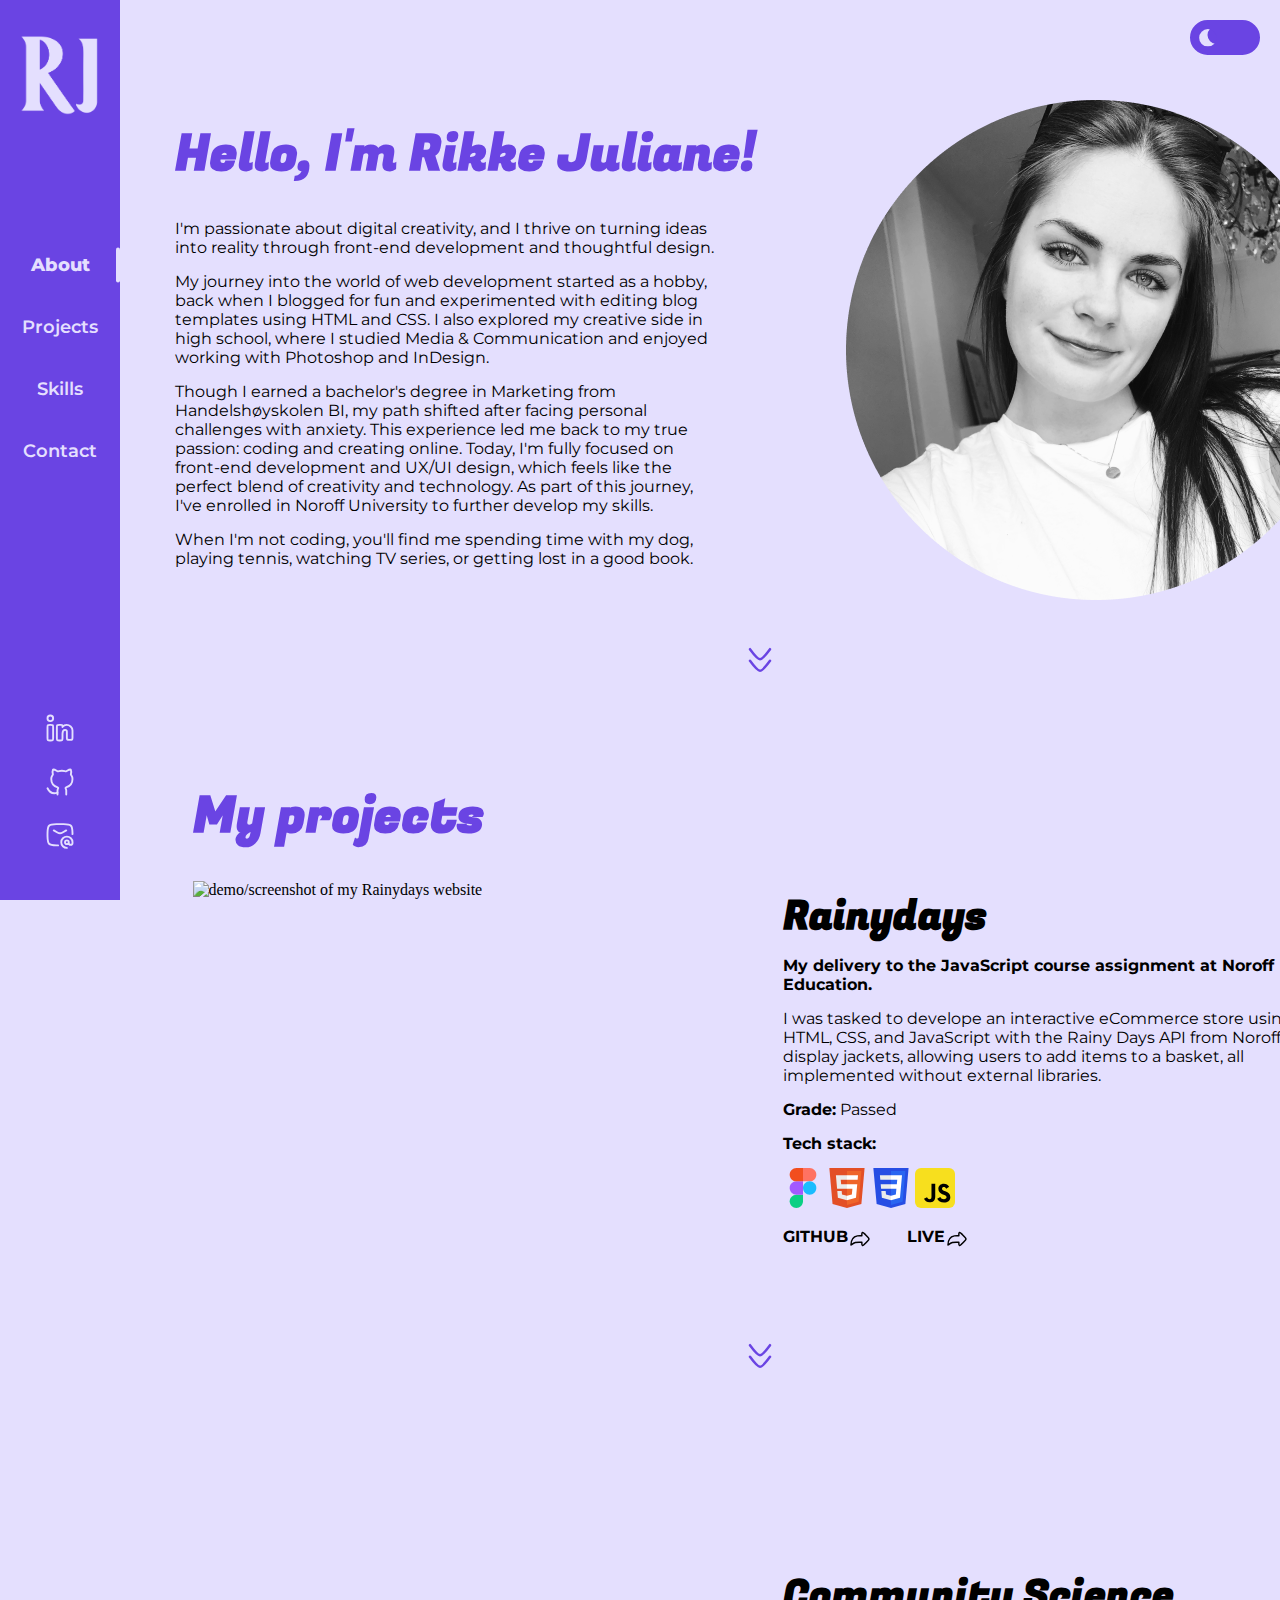
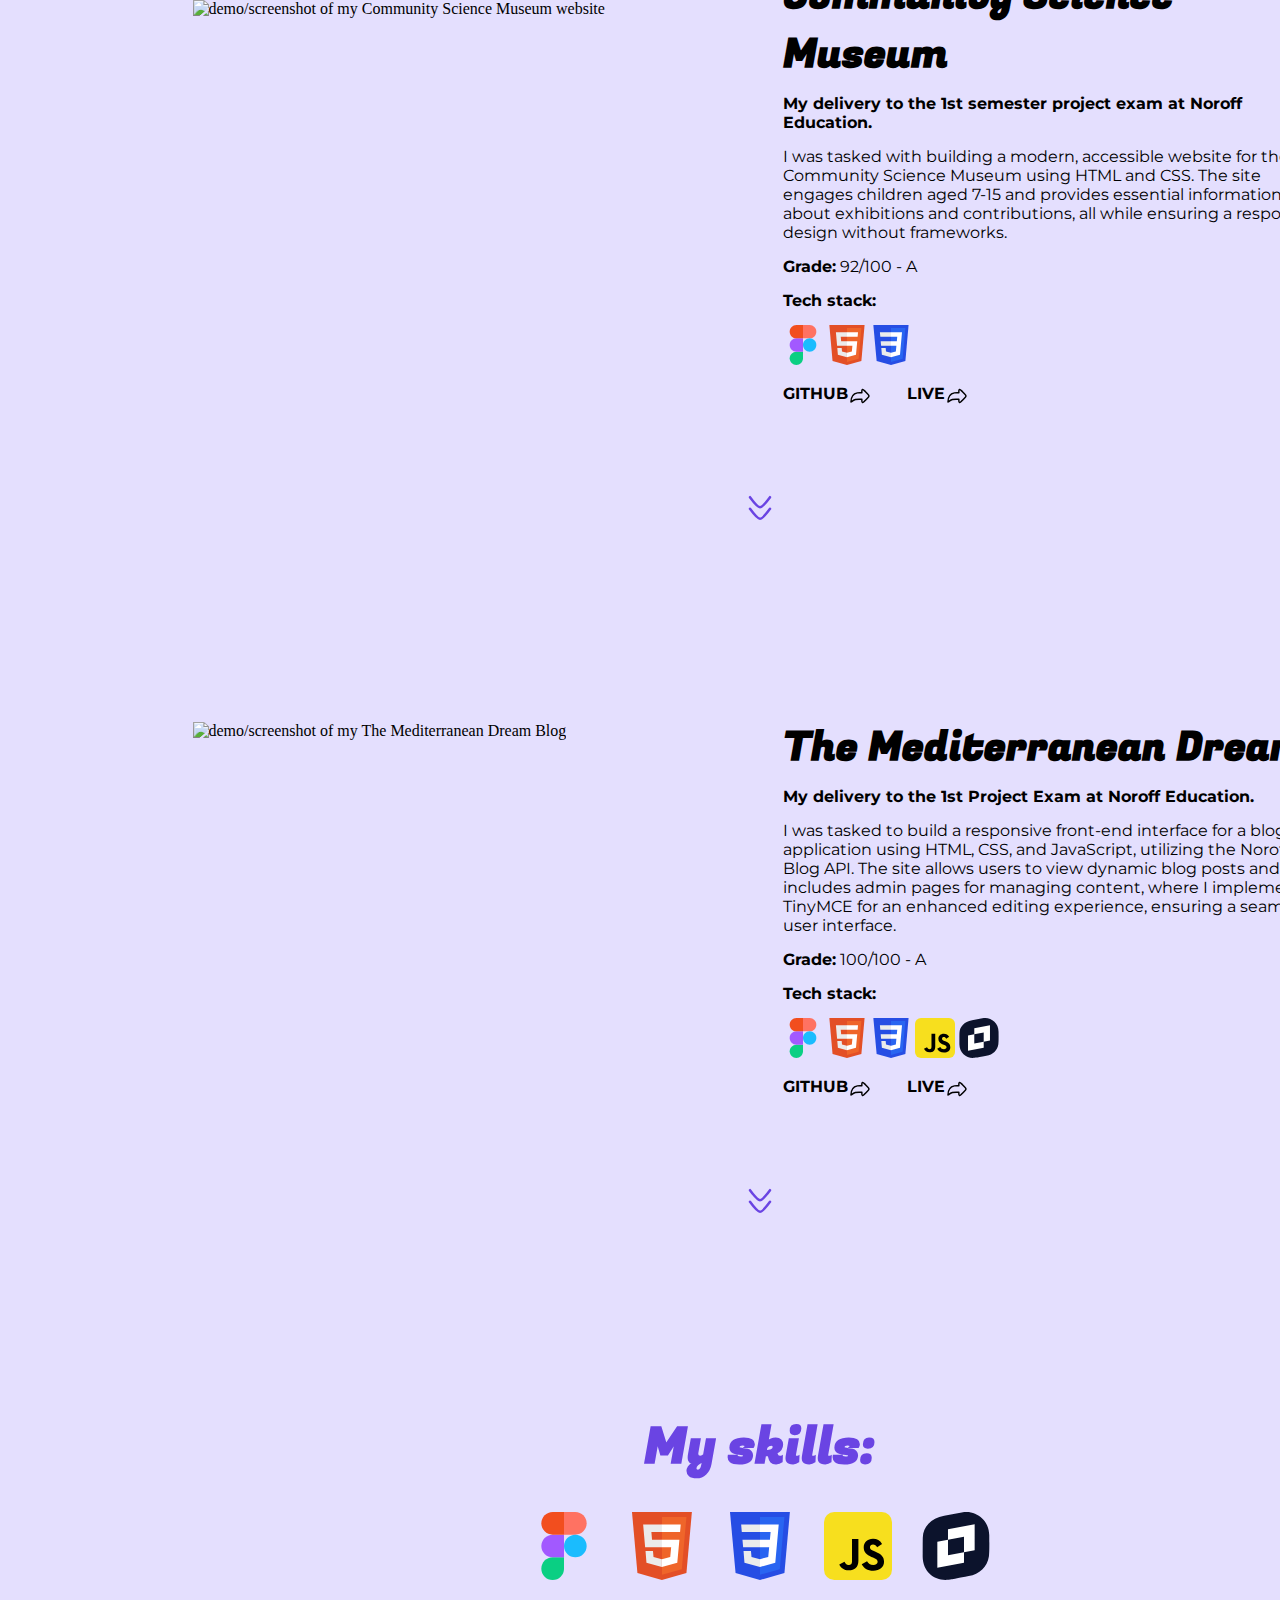
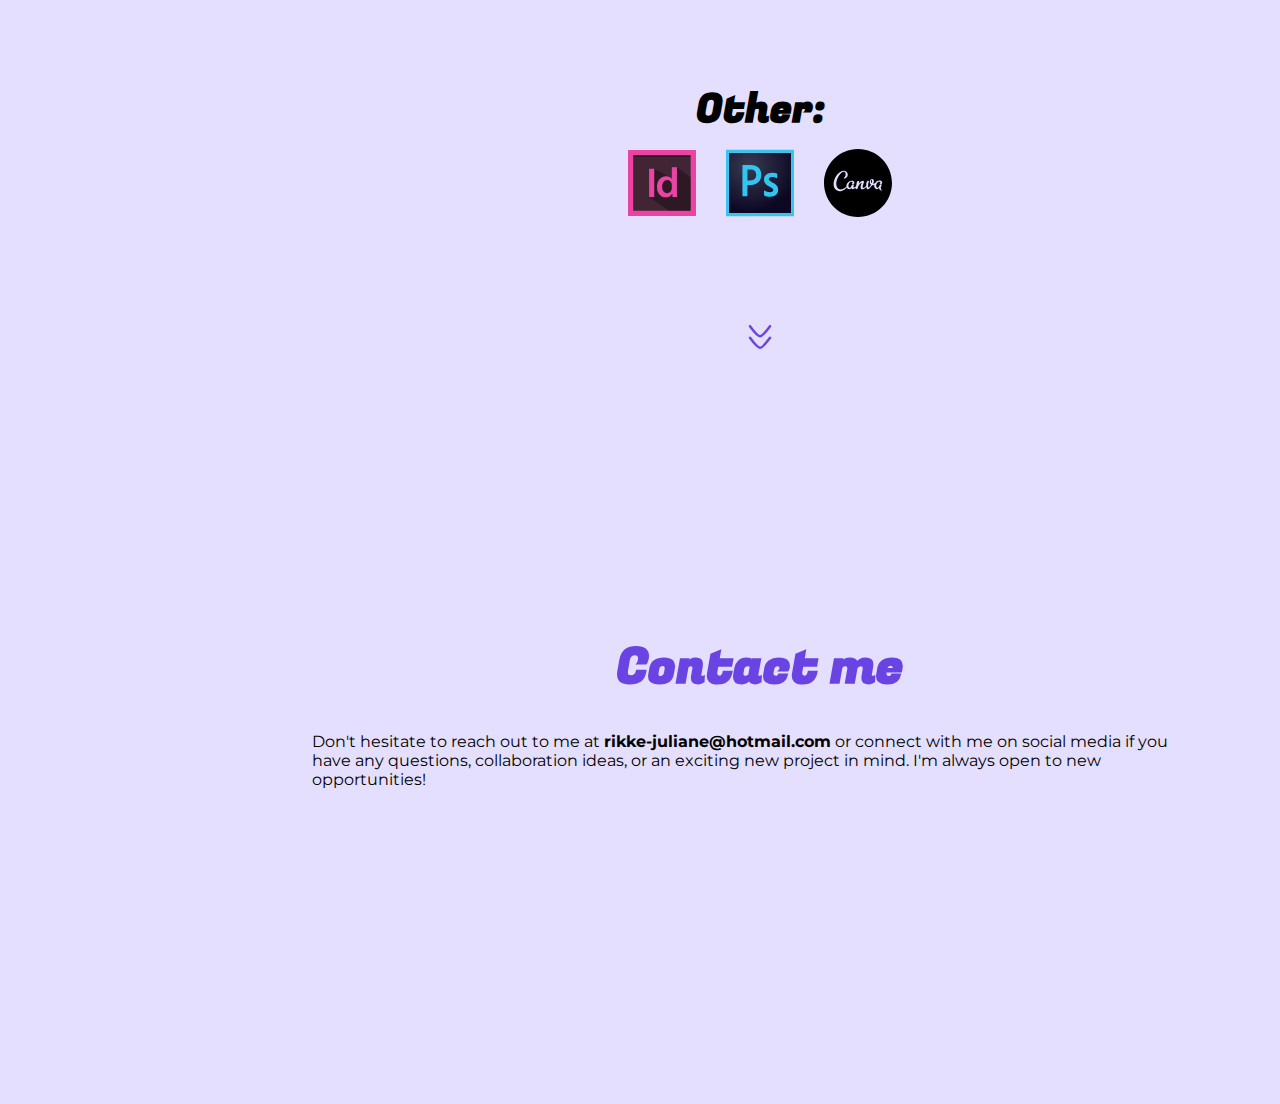
==== commit 8f3fb641: "updated grade for TMD exam" ====
--- a/portfolio.html
+++ b/portfolio.html
@@ -458,7 +458,7 @@
                 </p>
                 <p>
                   <strong>Grade:</strong>
-                  To be continued
+                  100/100 - A
                 </p>
                 <p>
                   <strong>Tech stack:</strong>
--- a/css/styles.css
+++ b/css/styles.css
@@ -320,6 +320,7 @@
   display: flex;
   padding-bottom: 100px;
   gap: 30px;
+  flex-wrap: wrap;
 }
 .tech-icons-skills img {
   width: 68px;
@@ -376,10 +377,16 @@
 /* MEDIA QUERIES */
 /* mobile to small tablet */
 @media screen and (min-width: 360px) and (max-width: 600px) {
+  html, body {
+    max-width: 100%;
+    overflow-x: hidden;
+  }
+
   .main {
     margin-left: 0px;
     width: 90%;
     margin: 0 auto;
+    max-width: 90%;
   }
 
   h3 {
@@ -392,7 +399,7 @@
     align-items: center;
     gap: 30px;
     margin: 0 auto;
-    padding: 0 80px;
+    width: 90%;
   }
 
   .about p {
@@ -400,8 +407,12 @@
   }
 
   .profile-picture {
-    height: 400px;
-    height: 400px;
+    height: 300px;
+    height: 300px;
+  }
+
+  .projects-wrapper {
+    margin: 0;
   }
 
   .projects-wrapper h3 {
@@ -414,7 +425,7 @@
   .tmd {
     flex-wrap: wrap-reverse;
     gap: 30px;
-    width: 85%;
+    width: 90%;
   }
 
   .rainydays-img,
@@ -423,15 +434,25 @@
     margin: 0 auto;
   }
 
+  .rainydays-text,
+.cms-text,
+.tmd-text {
+  width: 300px;
+}
+
   .contact p {
     width: 100%;
   }
 
   .contact,
   .skills {
-    margin-left: 100px;
     gap: 10px;
     width: 100%;
+  }
+
+  .tech-icons-skills {
+    display: flex;
+    justify-content: center;
   }
 
   .navbar {
